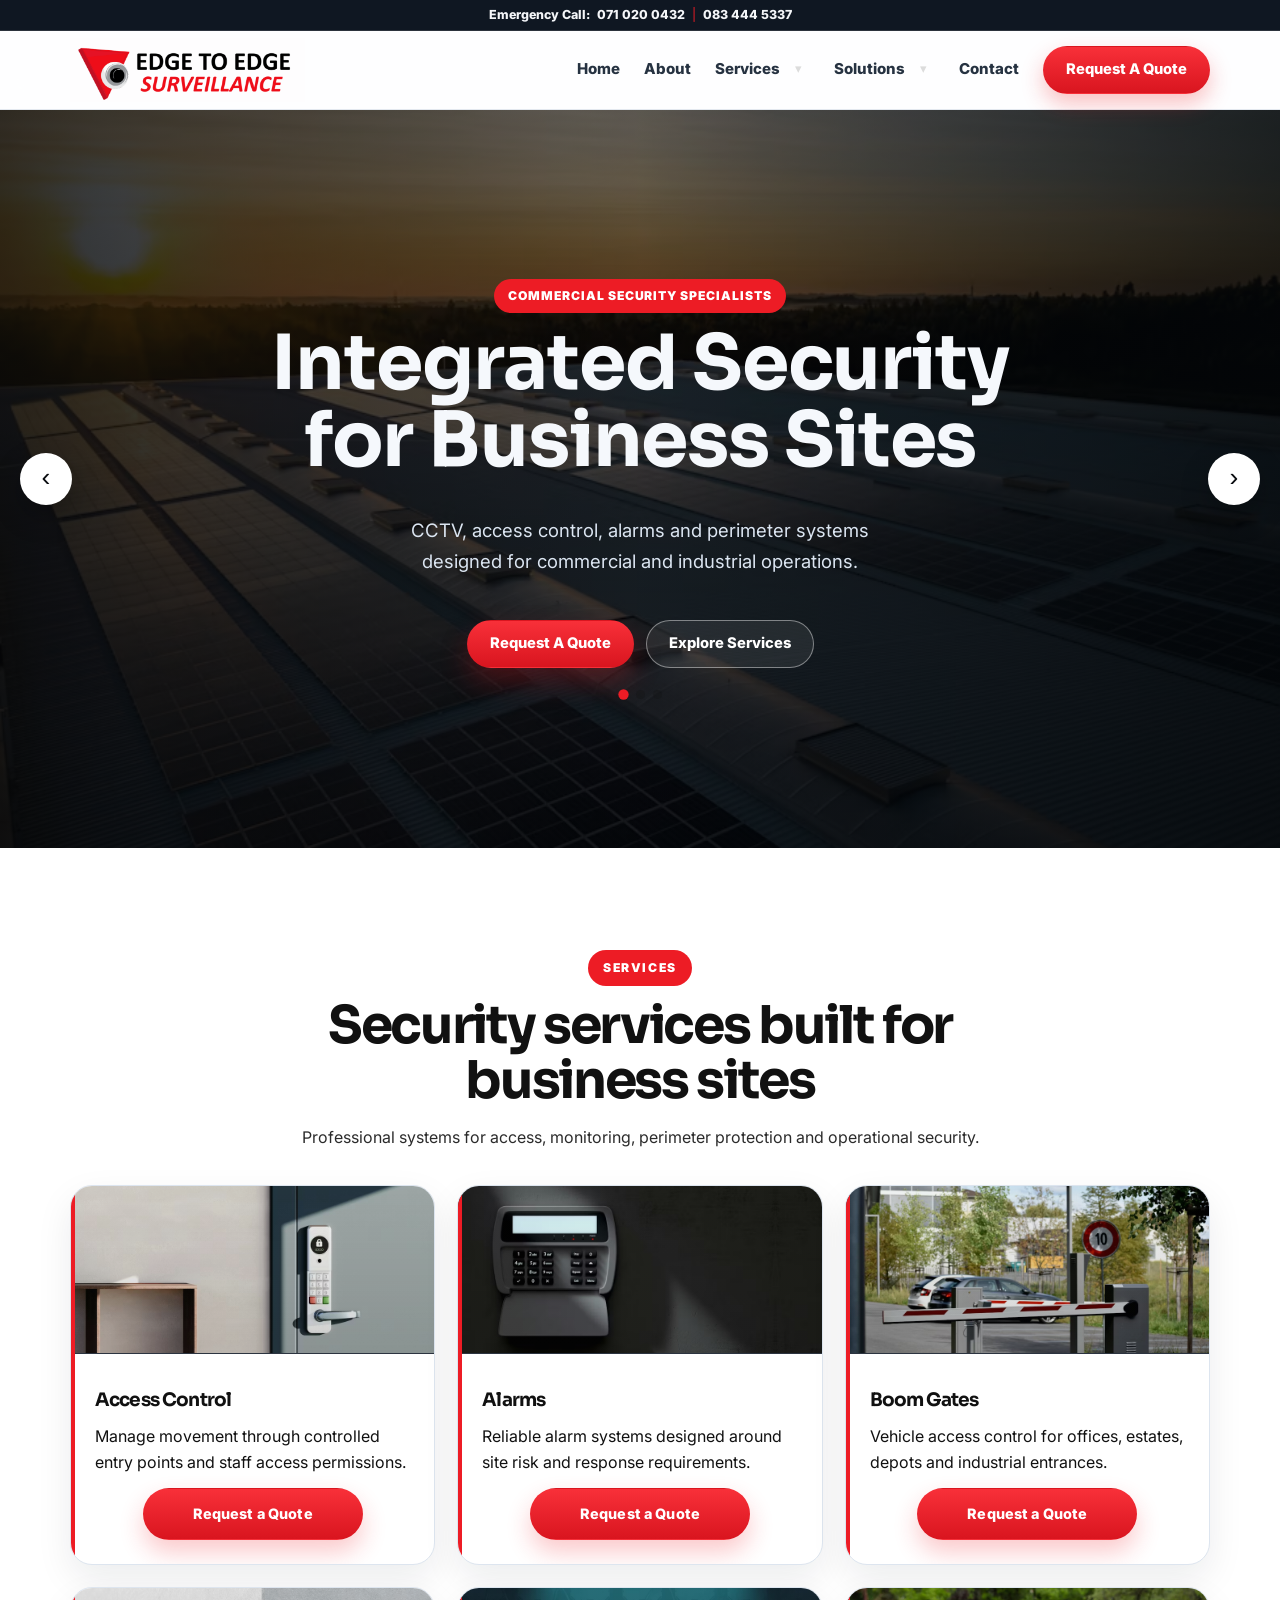
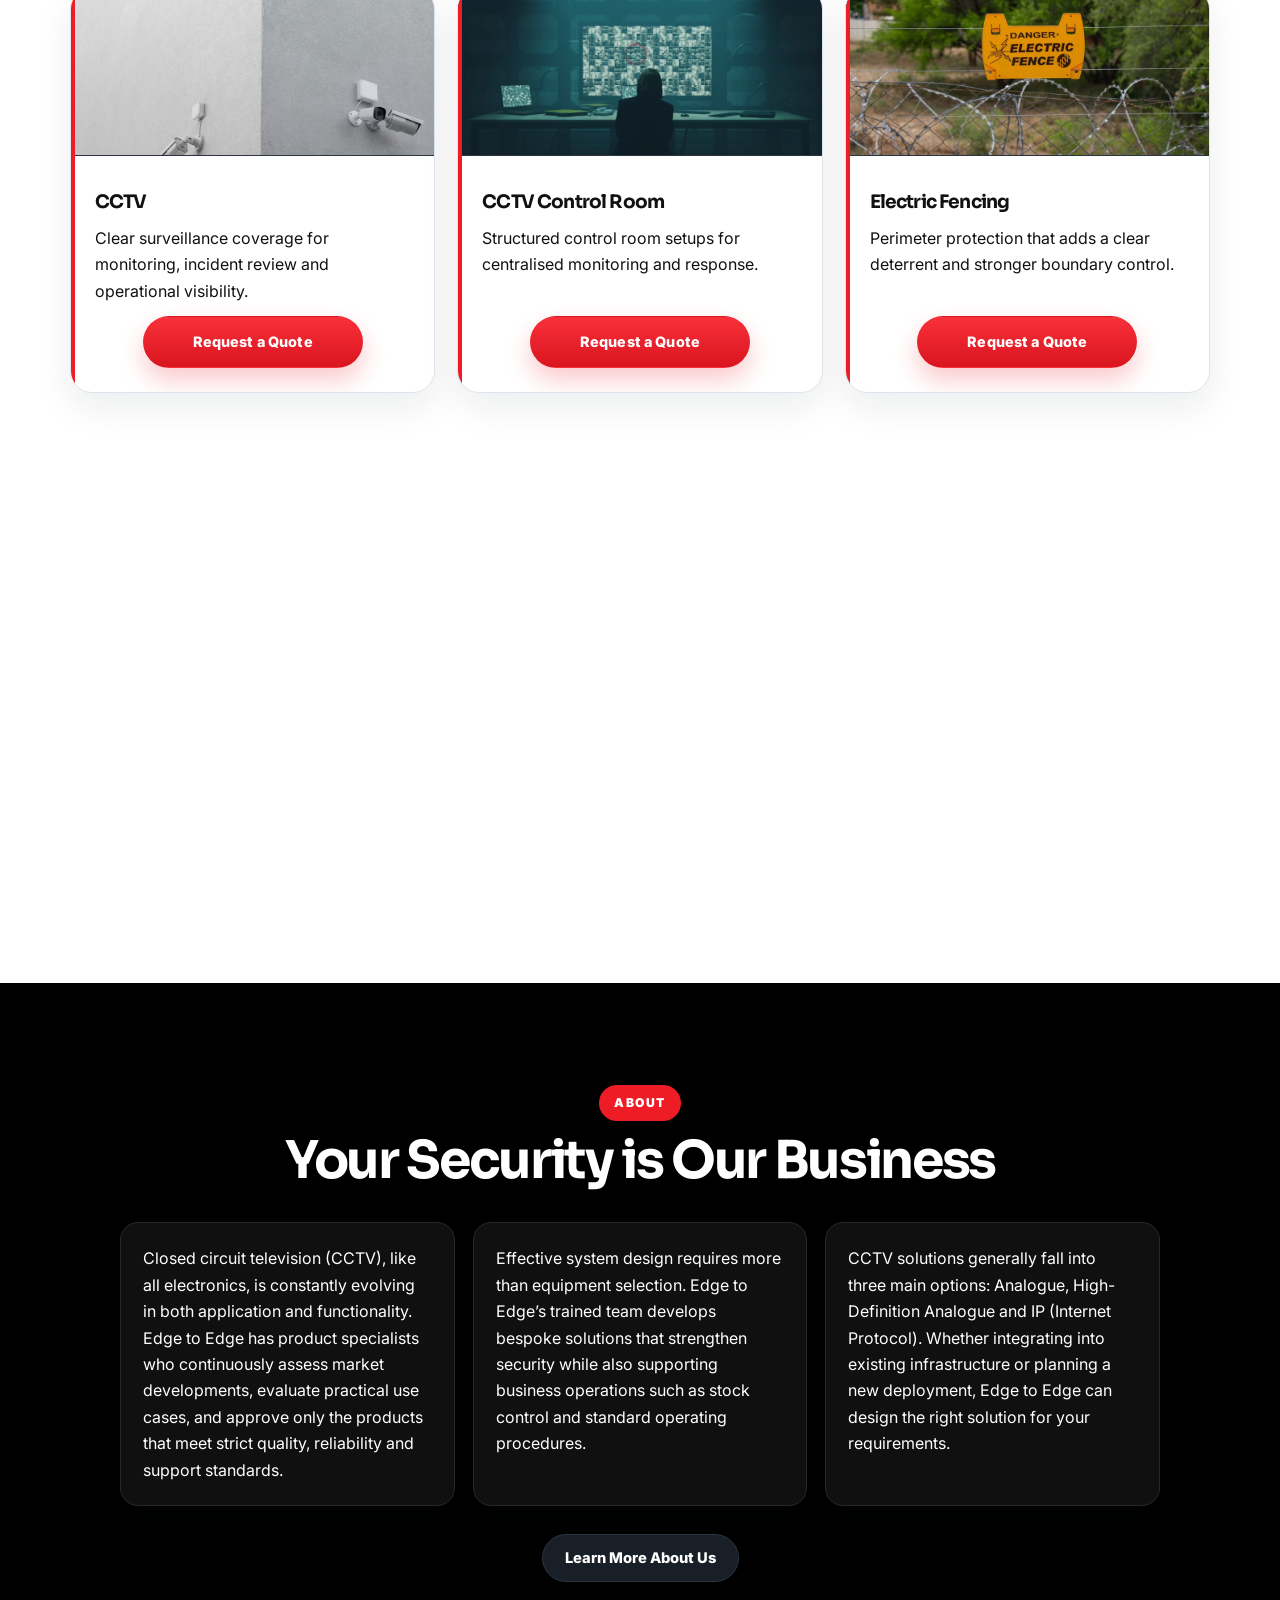
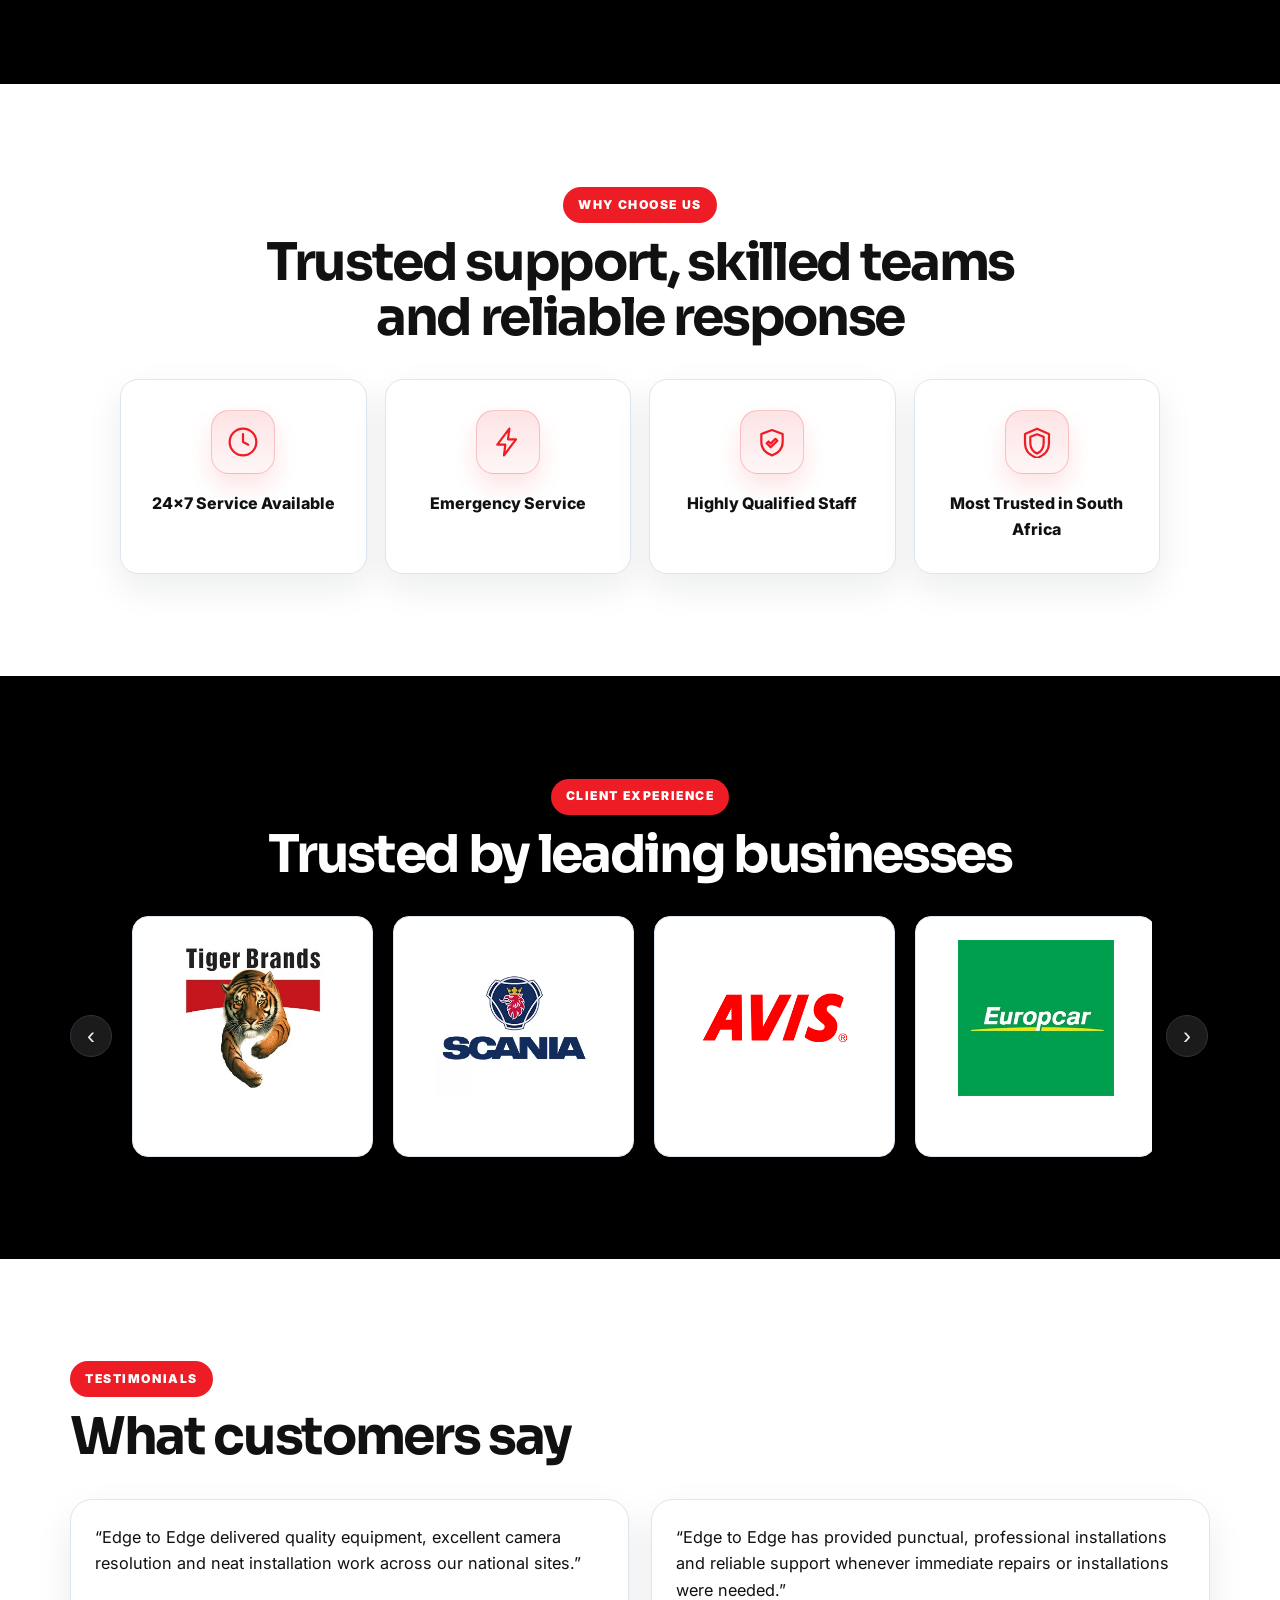
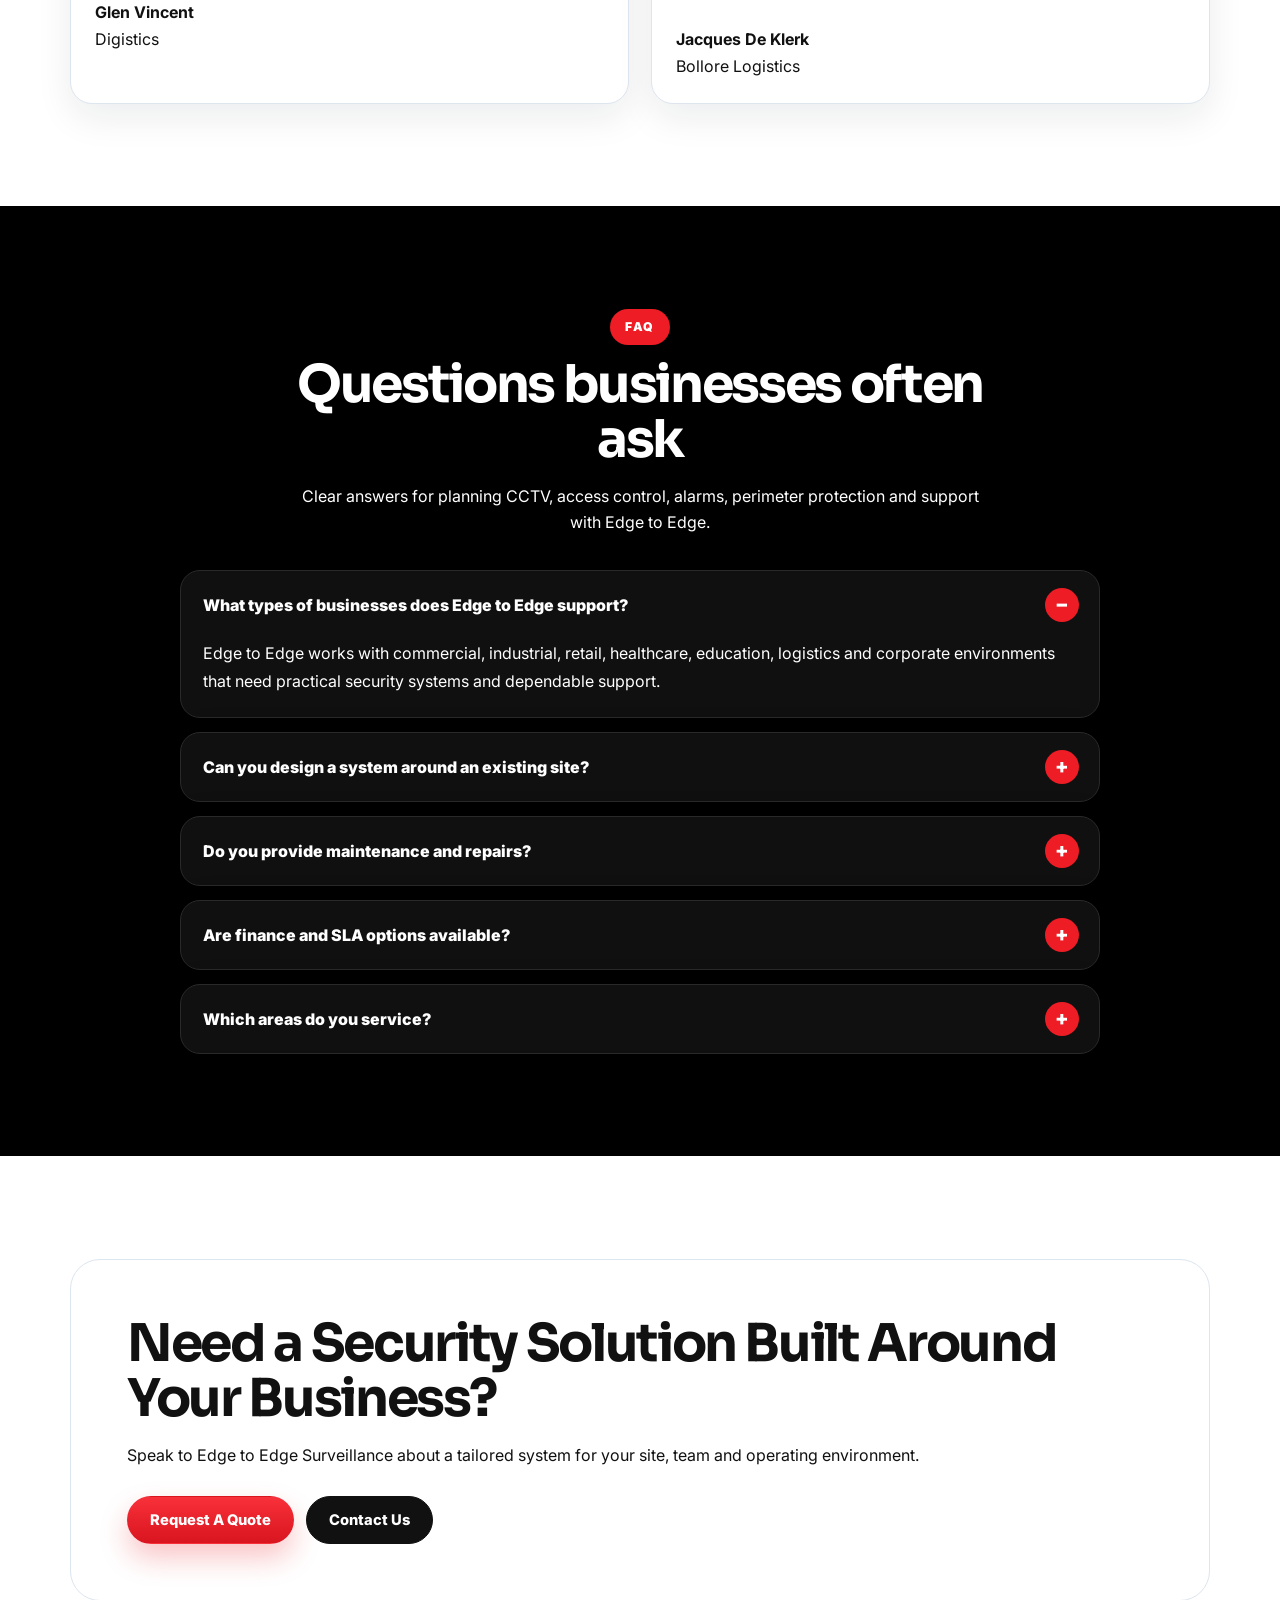
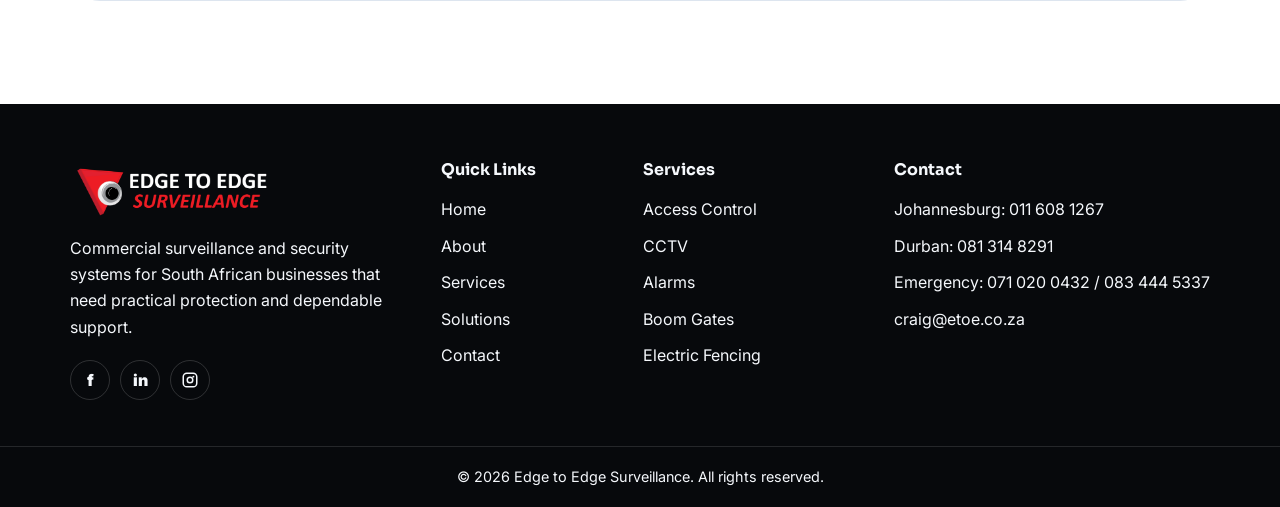
==== index.html @ 5f5db913 "Initial Edge to Edge website" ====
<!DOCTYPE html>
<html lang="en">
  <head>
    <meta charset="UTF-8" />
    <meta name="viewport" content="width=device-width, initial-scale=1.0" />
    <meta name="description" content="Edge to Edge Surveillance provides integrated CCTV, access control, alarm, boom gate and commercial security solutions in South Africa." />
    <title>Edge to Edge Surveillance | Commercial Security Solutions</title>
    <link rel="preconnect" href="https://fonts.googleapis.com" />
    <link rel="preconnect" href="https://fonts.gstatic.com" crossorigin />
    <link href="https://fonts.googleapis.com/css2?family=Inter:wght@400;500;600;700;800&family=Sora:wght@600;700;800&display=swap" rel="stylesheet" />
    <link href="https://fonts.googleapis.com/css2?family=Montserrat:wght@700;800;900&display=swap" rel="stylesheet" />
    <link rel="stylesheet" href="style.css" />
  </head>
  <body data-page="home">
    <header class="site-header">
      <div class="emergency-bar">
        <span>Emergency Call:</span>
        <a href="tel:0710200432">071 020 0432</a>
        <span>|</span>
        <a href="tel:0834445337">083 444 5337</a>
      </div>
      <nav class="navbar" aria-label="Primary navigation">
        <a class="brand" href="index.html" aria-label="Edge to Edge Surveillance home">
          <img src="etelogo.png" alt="Edge to Edge Surveillance logo" />
        </a>
        <button class="menu-toggle" type="button" aria-label="Open menu" aria-expanded="false" data-menu-toggle>
          <span></span><span></span><span></span>
        </button>
        <div class="nav-panel" data-nav-panel>
          <a data-nav="home" href="index.html">Home</a>
          <a data-nav="about" href="about.html">About</a>
          <div class="nav-dropdown" data-services-dropdown><a data-nav="services" href="services.html">Services</a><button class="nav-dropdown-toggle" type="button" aria-label="Open services menu" aria-expanded="false" data-services-toggle>▾</button><div class="nav-dropdown-menu"><a href="services.html#access-control">Access Control</a><a href="services.html#alarms">Alarms</a><a href="services.html#boom-gates">Boom Gates</a><a href="services.html#cctv">CCTV</a><a href="services.html#control-room">CCTV Control Room</a><a href="services.html#electric-fencing">Electric Fencing</a><a href="services.html#solar">Solar</a></div></div>
          <div class="nav-dropdown" data-solutions-dropdown><a data-nav="solutions" href="solutions.html">Solutions</a><button class="nav-dropdown-toggle" type="button" aria-label="Open solutions menu" aria-expanded="false" data-solutions-toggle>▾</button><div class="nav-dropdown-menu"><a href="solutions.html#finance-options">Finance Options</a><a href="solutions.html#sla-options">Service Level Agreement Options</a></div></div>
          <a data-nav="contact" href="contact.html">Contact</a>
          <a class="btn btn-primary" href="contact.html">Request A Quote</a>
        </div>
      </nav>
    </header>

    <main>
      <section class="hero">
        <div class="hero-slider">
          <span
            class="hero-slide is-active"
            data-index="0"
            data-eyebrow="Commercial security specialists"
            data-title="Integrated Security for Business Sites"
            data-description="CCTV, access control, alarms and perimeter systems designed for commercial and industrial operations."
            data-primary-label="Request A Quote"
            data-primary-link="contact.html"
            data-secondary-label="Explore Services"
            data-secondary-link="services.html"
            style="--hero-image: url('solarhero.avif');"
          ></span>
          <span
            class="hero-slide"
            data-index="1"
            data-eyebrow="CCTV and monitoring expertise"
            data-title="CCTV and Control Room Monitoring"
            data-description="Practical monitoring systems built for faster response, better incident review and stronger daily visibility."
            data-primary-label="Book A Site Review"
            data-primary-link="contact.html"
            data-secondary-label="View CCTV Services"
            data-secondary-link="services.html#cctv"
            style="--hero-image: url('cctvhero.avif');"
          ></span>
          <span
            class="hero-slide"
            data-index="2"
            data-eyebrow="Perimeter and power resilience"
            data-title="Perimeter Security and Uptime Support"
            data-description="Protect boundaries and maintain uptime with integrated site protection and dependable power support options."
            data-primary-label="Request A Quote"
            data-primary-link="contact.html"
            data-secondary-label="View Solutions"
            data-secondary-link="solutions.html"
            style="--hero-image: url('boomgateshero.avif');"
          ></span>
        </div>
        <button class="hero-slider-arrow hero-prev" type="button" data-action="prev" aria-label="Previous slide" onclick="window.edgeHeroPrev && window.edgeHeroPrev()">
          <span class="arrow-glyph" aria-hidden="true">&lsaquo;</span>
        </button>
        <button class="hero-slider-arrow hero-next" type="button" data-action="next" aria-label="Next slide" onclick="window.edgeHeroNext && window.edgeHeroNext()">
          <span class="arrow-glyph" aria-hidden="true">&rsaquo;</span>
        </button>
        <div class="container hero-centered">
          <div class="hero-copy reveal">
            <p class="eyebrow" data-hero-eyebrow>Commercial security specialists</p>
            <h1 data-hero-title>Integrated Security Solutions for Businesses and Commercial Industries</h1>
            <p class="lead" data-hero-description>Edge to Edge Surveillance provides CCTV, access control, alarm systems, boom gates, electric fencing, solar and control room solutions for commercial, industrial and corporate environments.</p>
            <div class="button-row">
              <a class="btn btn-primary" data-hero-primary href="contact.html">Request A Quote</a>
              <a class="btn btn-secondary" data-hero-secondary href="services.html">Explore Services</a>
            </div>
            <div class="hero-dots">
              <button class="hero-dot is-active" type="button" data-index="0" aria-label="Go to slide 1"></button>
              <button class="hero-dot" type="button" data-index="1" aria-label="Go to slide 2"></button>
              <button class="hero-dot" type="button" data-index="2" aria-label="Go to slide 3"></button>
            </div>
          </div>
        </div>
      </section>

      <section class="section white-section home-services-section">
        <div class="container">
          <div class="section-heading reveal">
            <p class="eyebrow">Services</p>
            <h2>Security services built for business sites</h2>
            <p>Professional systems for access, monitoring, perimeter protection and operational security.</p>
          </div>
          <div class="card-grid services-preview">
            <article class="service-card reveal">
              <div class="service-image" style="--service-image: url('accesscontrol.avif');"></div>
              <h3>Access Control</h3><p>Manage movement through controlled entry points and staff access permissions.</p><a href="contact.html">Request a Quote</a>
            </article>
            <article class="service-card reveal">
              <div class="service-image" style="--service-image: url('alarms.avif');"></div>
              <h3>Alarms</h3><p>Reliable alarm systems designed around site risk and response requirements.</p><a href="contact.html">Request a Quote</a>
            </article>
            <article class="service-card reveal">
              <div class="service-image" style="--service-image: url('boom%20gates.avif');"></div>
              <h3>Boom Gates</h3><p>Vehicle access control for offices, estates, depots and industrial entrances.</p><a href="contact.html">Request a Quote</a>
            </article>
            <article class="service-card reveal">
              <div class="service-image" style="--service-image: url('cctv.avif');"></div>
              <h3>CCTV</h3><p>Clear surveillance coverage for monitoring, incident review and operational visibility.</p><a href="contact.html">Request a Quote</a>
            </article>
            <article class="service-card reveal">
              <div class="service-image" style="--service-image: url('controlroom.avif');"></div>
              <h3>CCTV Control Room</h3><p>Structured control room setups for centralised monitoring and response.</p><a href="contact.html">Request a Quote</a>
            </article>
            <article class="service-card reveal">
              <div class="service-image" style="--service-image: url('electricfence.avif');"></div>
              <h3>Electric Fencing</h3><p>Perimeter protection that adds a clear deterrent and stronger boundary control.</p><a href="contact.html">Request a Quote</a>
            </article>
            <article class="service-card solar-wide reveal">
              <div class="service-image" style="--service-image: url('solar.avif');"></div>
              <h3>Solar</h3><p>Power support options for security equipment where uptime is a priority.</p><a href="contact.html">Request a Quote</a>
            </article>
          </div>
        </div>
      </section>

      <section class="section black-section home-about-preview">
        <div class="container">
          <div class="section-heading reveal">
            <p class="eyebrow">About</p>
            <h2>Your Security is Our Business</h2>
          </div>
          <div class="home-about-copy reveal">
            <p>Closed circuit television (CCTV), like all electronics, is constantly evolving in both application and functionality. Edge to Edge has product specialists who continuously assess market developments, evaluate practical use cases, and approve only the products that meet strict quality, reliability and support standards.</p>
            <p>Effective system design requires more than equipment selection. Edge to Edge’s trained team develops bespoke solutions that strengthen security while also supporting business operations such as stock control and standard operating procedures.</p>
            <p>CCTV solutions generally fall into three main options: Analogue, High-Definition Analogue and IP (Internet Protocol). Whether integrating into existing infrastructure or planning a new deployment, Edge to Edge can design the right solution for your requirements.</p>
          </div>
          <div class="home-about-actions reveal">
            <a class="btn btn-secondary" href="about.html">Learn More About Us</a>
          </div>
        </div>
      </section>

      <section class="section white-section why-section">
        <div class="container">
          <div class="section-heading reveal">
            <p class="eyebrow">Why choose us</p>
            <h2>Trusted support, skilled teams and reliable response</h2>
          </div>
          <div class="why-list">
            <article class="why-item reveal">
              <span class="mini-icon" aria-hidden="true">
                <svg viewBox="0 0 24 24" role="presentation"><path d="M12 6v6l4 2m6-2a10 10 0 1 1-20 0 10 10 0 0 1 20 0Z"/></svg>
              </span>
              <span>24x7 Service Available</span>
            </article>
            <article class="why-item reveal">
              <span class="mini-icon" aria-hidden="true">
                <svg viewBox="0 0 24 24" role="presentation"><path d="M13 2 4 14h6l-1 8 9-12h-6l1-8Z"/></svg>
              </span>
              <span>Emergency Service</span>
            </article>
            <article class="why-item reveal">
              <span class="mini-icon" aria-hidden="true">
                <svg viewBox="0 0 24 24" role="presentation"><path d="M12 3 4 6v6c0 5 3.4 8.8 8 10 4.6-1.2 8-5 8-10V6l-8-3Zm-1 13-3-3 1.4-1.4 1.6 1.6 3.6-3.6L16 11l-5 5Z"/></svg>
              </span>
              <span>Highly Qualified Staff</span>
            </article>
            <article class="why-item reveal">
              <span class="mini-icon" aria-hidden="true">
                <svg viewBox="0 0 24 24" role="presentation"><path d="M12 2 3 6v7c0 5.2 3.6 9.2 9 11 5.4-1.8 9-5.8 9-11V6l-9-4Zm0 4.2L17 8v4.8c0 3.8-2.4 6.7-5 7.9-2.6-1.2-5-4.1-5-7.9V8l5-1.8Z"/></svg>
              </span>
              <span>Most Trusted in South Africa</span>
            </article>
          </div>
        </div>
      </section>

      <section class="section black-section clients">
        <div class="container">
          <div class="section-heading reveal">
            <p class="eyebrow">Client experience</p>
            <h2>Trusted by leading businesses</h2>
          </div>
          <div class="client-carousel reveal" data-client-carousel>
            <button class="client-arrow client-prev" type="button" aria-label="Previous clients">&#8249;</button>
            <div class="client-viewport">
              <div class="client-track" data-client-track>
                <article class="client-card"><img src="netcare.webp" alt="Netcare logo" loading="lazy" /><p>Netcare</p></article>
                <article class="client-card"><img src="Tiger-Brands.webp" alt="Tiger Brands logo" loading="lazy" /><p>Tiger Brands</p></article>
                <article class="client-card"><img src="Scania.webp" alt="Scania logo" loading="lazy" /><p>Scania</p></article>
                <article class="client-card"><img src="Avis.png" alt="Avis logo" loading="lazy" /><p>Avis</p></article>
                <article class="client-card"><img src="Europcar.webp" alt="Europcar logo" loading="lazy" /><p>Europcar</p></article>
                <article class="client-card"><img src="Bollore.webp" alt="Bollore Logistics logo" loading="lazy" /><p>Bollore Logistics</p></article>
                <article class="client-card"><img src="Digistcs.webp" alt="Digistics logo" loading="lazy" /><p>Digistics</p></article>
                <article class="client-card"><img src="PG.webp" alt="P and G logo" loading="lazy" /><p>P&amp;G</p></article>
                <article class="client-card"><img src="heneways.webp" alt="Heneways logo" loading="lazy" /><p>Heneways</p></article>
                <article class="client-card"><img src="msa.webp" alt="MSA logo" loading="lazy" /><p>MSA</p></article>
                <article class="client-card"><img src="Blue-Car-Rental.webp" alt="Blue Car Rental logo" loading="lazy" /><p>Blue Car Rental</p></article>
                <article class="client-card"><img src="GH.png" alt="GH logo" loading="lazy" /><p>GH</p></article>
                <article class="client-card"><img src="Isegen.webp" alt="Isegen logo" loading="lazy" /><p>Isegen</p></article>
                <article class="client-card"><img src="Macnell.webp" alt="Macnell logo" loading="lazy" /><p>Macnell</p></article>
                <article class="client-card"><img src="Tempest.webp" alt="Tempest logo" loading="lazy" /><p>Tempest</p></article>
                <article class="client-card"><img src="Tiletoria.webp" alt="Tiletoria logo" loading="lazy" /><p>Tiletoria</p></article>
                <article class="client-card"><img src="arteco.webp" alt="Arteco logo" loading="lazy" /><p>Arteco</p></article>
              </div>
            </div>
            <button class="client-arrow client-next" type="button" aria-label="Next clients">&#8250;</button>
          </div>
        </div>
      </section>

      <section class="section white-section">
        <div class="container">
          <div class="section-heading reveal">
            <p class="eyebrow">Testimonials</p>
            <h2>What customers say</h2>
          </div>
          <div class="testimonial-grid">
            <article class="testimonial-card reveal">
              <p>“Edge to Edge delivered quality equipment, excellent camera resolution and neat installation work across our national sites.”</p>
              <strong>Glen Vincent</strong><span>Digistics</span>
            </article>
            <article class="testimonial-card reveal">
              <p>“Edge to Edge has provided punctual, professional installations and reliable support whenever immediate repairs or installations were needed.”</p>
              <strong>Jacques De Klerk</strong><span>Bollore Logistics</span>
            </article>
          </div>
        </div>
      </section>

      <section class="section black-section faq-section">
        <div class="container">
          <div class="section-heading reveal">
            <p class="eyebrow">FAQ</p>
            <h2>Questions businesses often ask</h2>
            <p>Clear answers for planning CCTV, access control, alarms, perimeter protection and support with Edge to Edge.</p>
          </div>
          <div class="faq-grid">
            <details class="faq-item reveal" open>
              <summary>What types of businesses does Edge to Edge support?</summary>
              <p>Edge to Edge works with commercial, industrial, retail, healthcare, education, logistics and corporate environments that need practical security systems and dependable support.</p>
            </details>
            <details class="faq-item reveal">
              <summary>Can you design a system around an existing site?</summary>
              <p>Yes. Existing infrastructure, site risks, access points and operational needs can be reviewed before recommending CCTV, access control, alarms, boom gates or perimeter solutions.</p>
            </details>
            <details class="faq-item reveal">
              <summary>Do you provide maintenance and repairs?</summary>
              <p>Yes. Edge to Edge provides maintenance and repair support to help keep security equipment operational, reduce downtime and support day-to-day business continuity.</p>
            </details>
            <details class="faq-item reveal">
              <summary>Are finance and SLA options available?</summary>
              <p>Yes. Finance options are available for non-income generating capital equipment, and Service Level Agreement options help keep systems maintained and supported.</p>
            </details>
            <details class="faq-item reveal">
              <summary>Which areas do you service?</summary>
              <p>Edge to Edge has branches in Gauteng and KZN, with experience supporting businesses across Johannesburg, Durban and wider regional or multi-site operations.</p>
            </details>
          </div>
        </div>
      </section>

      <section class="section white-section cta-section">
        <div class="container cta-box reveal">
          <h2>Need a Security Solution Built Around Your Business?</h2>
          <p>Speak to Edge to Edge Surveillance about a tailored system for your site, team and operating environment.</p>
          <div class="button-row">
            <a class="btn btn-primary" href="contact.html">Request A Quote</a>
            <a class="btn btn-white" href="contact.html">Contact Us</a>
          </div>
        </div>
      </section>
    </main>

    <footer class="footer">
      <div class="container footer-grid">
        <div><img src="etelightlogo.png" alt="Edge to Edge Surveillance logo" /><p>Commercial surveillance and security systems for South African businesses that need practical protection and dependable support.</p><div class="socials"><a href="#">f</a><a href="#">in</a><a class="instagram-icon" href="#" aria-label="Instagram"><svg viewBox="0 0 24 24" aria-hidden="true"><path d="M7.8 2h8.4A5.8 5.8 0 0 1 22 7.8v8.4a5.8 5.8 0 0 1-5.8 5.8H7.8A5.8 5.8 0 0 1 2 16.2V7.8A5.8 5.8 0 0 1 7.8 2Zm0 2A3.8 3.8 0 0 0 4 7.8v8.4A3.8 3.8 0 0 0 7.8 20h8.4a3.8 3.8 0 0 0 3.8-3.8V7.8A3.8 3.8 0 0 0 16.2 4H7.8Zm8.7 2.2a1.3 1.3 0 1 1 0 2.6 1.3 1.3 0 0 1 0-2.6ZM12 7.3a4.7 4.7 0 1 1 0 9.4 4.7 4.7 0 0 1 0-9.4Zm0 2a2.7 2.7 0 1 0 0 5.4 2.7 2.7 0 0 0 0-5.4Z"/></svg></a></div></div>
        <div><h3>Quick Links</h3><a href="index.html">Home</a><a href="about.html">About</a><a href="services.html">Services</a><a href="solutions.html">Solutions</a><a href="contact.html">Contact</a></div>
        <div><h3>Services</h3><a href="services.html#access-control">Access Control</a><a href="services.html#cctv">CCTV</a><a href="services.html#alarms">Alarms</a><a href="services.html#boom-gates">Boom Gates</a><a href="services.html#electric-fencing">Electric Fencing</a></div>
        <div><h3>Contact</h3><p>Johannesburg: 011 608 1267</p><p>Durban: 081 314 8291</p><p>Emergency: 071 020 0432 / 083 444 5337</p><a href="mailto:craig@etoe.co.za">craig@etoe.co.za</a></div>
      </div>
      <div class="footer-bottom">&copy; <span data-year></span> Edge to Edge Surveillance. All rights reserved.</div>
    </footer>
    <script src="script.js"></script>
  </body>
</html>
---- style.css ----
:root {
  --red: #ed1c25;
  --white: #f4f6f9;
  --black: #07090c;
  --soft-black: #101317;
  --light-grey: #151a21;
  --border-grey: #2c3440;
  --text-grey: #32465e;
  --shadow: 0 20px 52px rgba(0, 0, 0, 0.36);
  --radius: 22px;
}

* {
  box-sizing: border-box;
}

html {
  scroll-behavior: smooth;
  overflow-x: hidden;
}

body {
  margin: 0;
  font-family: "Inter", Arial, sans-serif;
  color: var(--white);
  background: var(--black);
  line-height: 1.65;
  overflow-x: hidden;
}

body.menu-open {
  overflow: hidden;
}

body.menu-open::before {
  content: "";
  position: fixed;
  inset: 0;
  z-index: 90;
  background: rgba(0, 0, 0, 0.52);
  backdrop-filter: blur(3px);
}

img {
  max-width: 100%;
  display: block;
}

a {
  color: inherit;
  text-decoration: none;
}

.container {
  width: min(1140px, calc(100% - 32px));
  margin-inline: auto;
}

.narrow {
  max-width: 850px;
}

.site-header {
  position: sticky;
  top: 0;
  z-index: 100;
  background: rgba(10, 13, 17, 0.94);
  border-bottom: 1px solid var(--border-grey);
  backdrop-filter: blur(16px);
}

.emergency-bar {
  display: flex;
  flex-wrap: wrap;
  justify-content: center;
  align-items: center;
  gap: 7px;
  padding: 7px 14px;
  color: #d8d8d8;
  background: var(--light-grey);
  border-bottom: 1px solid var(--border-grey);
  font-size: 0.78rem;
  line-height: 1.25;
  text-align: center;
}

.emergency-bar span:first-child,
.emergency-bar a {
  color: var(--white);
  font-weight: 800;
}

.emergency-bar span:not(:first-child) {
  color: var(--red);
}

.navbar {
  width: min(1140px, calc(100% - 32px));
  min-height: 78px;
  margin-inline: auto;
  display: flex;
  align-items: center;
  justify-content: space-between;
  gap: 24px;
}

.brand {
  width: clamp(165px, 34vw, 235px);
  flex: 0 0 auto;
}

.nav-panel {
  display: flex;
  align-items: center;
  gap: 24px;
}

.nav-panel > a:not(.btn) {
  color: #ececec;
  font-size: 0.94rem;
  font-weight: 800;
  transition: color 180ms ease;
}

.nav-panel > a:not(.btn):hover,
.nav-panel > a.active {
  color: var(--red);
}

.nav-dropdown {
  position: relative;
  display: flex;
  align-items: center;
  gap: 6px;
}

.nav-dropdown > a {
  color: #ececec;
  font-size: 0.94rem;
  font-weight: 800;
  transition: color 180ms ease;
}

.nav-dropdown > a:hover,
.nav-dropdown > a.active,
.nav-dropdown.is-open > a {
  color: var(--red);
}

.nav-dropdown-toggle {
  width: 24px;
  height: 24px;
  border: 0;
  border-radius: 50%;
  background: transparent;
  color: #dcdcdc;
  cursor: pointer;
  display: grid;
  place-items: center;
  font-size: 0.8rem;
  line-height: 1;
  padding: 0;
  transition: color 180ms ease, transform 180ms ease;
}

.nav-dropdown.is-open .nav-dropdown-toggle {
  color: var(--red);
  transform: rotate(180deg);
}

.nav-dropdown-menu {
  position: absolute;
  top: calc(100% + 12px);
  left: 0;
  min-width: 250px;
  padding: 8px;
  border: 1px solid var(--border-grey);
  border-radius: 14px;
  background: #161c24;
  box-shadow: 0 16px 32px rgba(0, 0, 0, 0.35);
  display: grid;
  gap: 2px;
  opacity: 0;
  pointer-events: none;
  transform: translateY(8px);
  transition: opacity 160ms ease, transform 160ms ease;
  z-index: 120;
}

.nav-dropdown-menu a {
  display: block;
  padding: 10px 12px;
  border-radius: 10px;
  color: #ececec;
  font-size: 0.9rem;
  font-weight: 700;
}

.nav-dropdown-menu a:hover {
  background: #1d1d1d;
  color: var(--white);
}

.nav-dropdown:hover .nav-dropdown-menu,
.nav-dropdown.is-open .nav-dropdown-menu {
  opacity: 1;
  pointer-events: auto;
  transform: translateY(0);
}

.menu-toggle {
  display: none;
  width: 46px;
  height: 46px;
  border: 1px solid var(--border-grey);
  border-radius: 14px;
  background: #141414;
  cursor: pointer;
}

.menu-toggle span {
  display: block;
  width: 18px;
  height: 2px;
  margin: 5px auto;
  border-radius: 20px;
  background: var(--white);
  transition: transform 180ms ease, opacity 180ms ease;
}

.menu-open .menu-toggle span:nth-child(1) {
  transform: translateY(7px) rotate(45deg);
}

.menu-open .menu-toggle span:nth-child(2) {
  opacity: 0;
}

.menu-open .menu-toggle span:nth-child(3) {
  transform: translateY(-7px) rotate(-45deg);
}

.btn {
  min-height: 48px;
  display: inline-flex;
  align-items: center;
  justify-content: center;
  padding: 0 22px;
  border: 1px solid transparent;
  border-radius: 999px;
  font-weight: 800;
  font-size: 0.92rem;
  line-height: 1;
  white-space: nowrap;
  cursor: pointer;
  transition: transform 220ms ease, box-shadow 220ms ease, border-color 220ms ease, background 220ms ease, color 220ms ease;
}

.btn:hover {
  transform: translateY(-2px);
}

.btn-primary {
  color: var(--white);
  background: linear-gradient(180deg, #f83039 0%, #d9151f 100%);
  box-shadow: 0 14px 30px rgba(237, 28, 37, 0.3);
}

.btn-primary:hover {
  background: linear-gradient(180deg, #ff3a44 0%, #cd111b 100%);
  box-shadow: 0 18px 34px rgba(237, 28, 37, 0.38);
}

.btn-secondary {
  color: var(--white);
  background: #191f27;
  border-color: var(--border-grey);
}

.btn-white {
  color: var(--white);
  background: #191919;
  border-color: rgba(255, 255, 255, 0.4);
}

.split-grid .btn {
  margin-top: 14px;
}

.hero {
  position: relative;
  isolation: isolate;
  overflow: hidden;
  min-height: clamp(620px, 82vh, 780px);
  display: grid;
  align-items: center;
  padding: 116px 0 96px;
  background:
    radial-gradient(900px 420px at 78% -10%, rgba(237, 28, 37, 0.18), transparent 60%),
    #000000;
}

.hero-slider {
  position: absolute;
  inset: 0;
  z-index: 0;
  pointer-events: none;
}

.hero-slide {
  position: absolute;
  inset: 0;
  background-image: var(--hero-image);
  background-size: cover;
  background-position: center;
  z-index: 0;
  opacity: 0;
  transform: scale(1.02);
  transition: opacity 950ms ease-in-out, transform 8000ms ease;
  pointer-events: none;
}

.hero-slide.is-active {
  z-index: 2;
  opacity: 0.92;
  transform: scale(1);
}

.hero::after {
  content: "";
  position: absolute;
  inset: 0;
  z-index: 1;
  pointer-events: none;
  background:
    linear-gradient(90deg, rgba(4, 7, 10, 0.72), rgba(6, 10, 16, 0.35), rgba(4, 7, 10, 0.72)),
    linear-gradient(180deg, rgba(0, 0, 0, 0.28), rgba(0, 0, 0, 0.6));
}

.hero-grid,
.hero-centered,
.split-grid,
.contact-grid {
  display: grid;
  grid-template-columns: 1fr;
  gap: 34px;
}

.hero-centered {
  position: relative;
  z-index: 2;
  max-width: 940px;
  justify-items: center;
  text-align: center;
}

.hero-copy {
  transition: opacity 340ms ease, transform 340ms ease;
  width: 100%;
  display: grid;
  justify-items: center;
}

.hero-copy.is-switching {
  opacity: 0.62;
  transform: translateY(4px);
}

.hero-copy h1 {
  font-family: "Sora", "Inter", Arial, sans-serif;
  font-weight: 700;
  min-height: 2.3em;
  letter-spacing: -0.012em;
  text-wrap: balance;
}

.hero-copy .lead {
  font-family: "Inter", Arial, sans-serif;
  min-height: 4.1em;
  text-wrap: balance;
}

.hero .eyebrow,
.hero h1,
.hero .lead,
.hero .trust-badges span {
  color: var(--white);
}

.hero .eyebrow {
  display: inline-flex;
  align-items: center;
  justify-content: center;
  min-height: 34px;
  padding: 0 14px;
  border-radius: 999px;
  background: var(--red);
  color: #ffffff;
  letter-spacing: 0.08em;
}

.hero .btn-secondary {
  color: var(--white);
  border-color: rgba(255, 255, 255, 0.42);
  background: rgba(255, 255, 255, 0.08);
}

.hero-dots {
  position: relative;
  z-index: 3;
  display: flex;
  gap: 8px;
  justify-content: center;
  margin-top: 22px;
}

.hero-dot {
  width: 9px;
  height: 9px;
  padding: 0;
  border: 0;
  cursor: pointer;
  pointer-events: auto;
  border-radius: 50%;
  background: rgba(17, 17, 17, 0.25);
  transition: transform 180ms ease, background 180ms ease;
}

.hero-dot.is-active {
  background: var(--red);
  transform: scale(1.15);
}

.hero-slider-arrow {
  position: absolute;
  top: 50%;
  z-index: 4;
  width: clamp(38px, 4vw, 52px);
  height: clamp(38px, 4vw, 52px);
  border: 1px solid #ffffff !important;
  border-radius: 50%;
  background-color: #ffffff !important;
  background-image: none !important;
  color: #0a0c10 !important;
  cursor: pointer;
  pointer-events: auto;
  display: grid;
  place-items: center;
  transform: translateY(-50%);
  transition: transform 220ms ease, background 220ms ease, border-color 220ms ease;
  backdrop-filter: none;
  opacity: 1;
}

.hero-slider-arrow span {
  font-size: clamp(1.15rem, 2.5vw, 1.5rem);
  line-height: 1;
  margin-top: -1px;
  pointer-events: none;
}

.hero-slider-arrow:hover {
  background-color: #ffffff !important;
  border-color: #ffffff !important;
  transform: translateY(-50%) scale(1.05);
}

.hero-prev {
  left: clamp(10px, 1.8vw, 22px);
}

.hero-next {
  right: clamp(10px, 1.8vw, 22px);
}

.hero-centered h1 {
  max-width: 1040px;
  line-height: 1.02;
  letter-spacing: -0.015em;
  margin-inline: auto;
}

.eyebrow {
  margin: 0 0 12px;
  color: var(--red);
  font-size: 0.76rem;
  font-weight: 900;
  letter-spacing: 0.13em;
  text-transform: uppercase;
}

h1,
h2,
h3,
p {
  overflow-wrap: anywhere;
}

h1,
h2,
h3 {
  margin: 0;
  color: var(--white);
  font-family: "Sora", "Inter", Arial, sans-serif;
  letter-spacing: -0.045em;
}

h1 {
  max-width: 850px;
  font-size: clamp(2.45rem, 8vw, 4.75rem);
  line-height: 1.02;
}

h2 {
  font-size: clamp(1.9rem, 5.5vw, 3.25rem);
  line-height: 1.06;
}

h3 {
  font-size: 1.16rem;
  line-height: 1.3;
}

p {
  margin: 16px 0 0;
  color: var(--text-grey);
}

.lead {
  max-width: 720px;
  font-size: clamp(1rem, 2.5vw, 1.16rem);
}

.hero-centered .lead {
  margin-inline: auto;
}

.button-row {
  display: flex;
  flex-wrap: wrap;
  gap: 12px;
  margin-top: 28px;
}

.hero-centered .button-row {
  justify-content: center;
}

.home-about-preview {
  text-align: center;
}

.home-about-preview .section-heading {
  margin-left: auto;
  margin-right: auto;
}

.home-about-copy {
  max-width: 1040px;
  margin: 0 auto;
  display: grid;
  grid-template-columns: 1fr;
  gap: 18px;
  text-align: left;
}

.home-about-copy p {
  margin: 0;
  padding: 22px;
  border: 1px solid #dde5ef;
  border-radius: 18px;
  background: #ffffff;
  box-shadow: 0 14px 36px rgba(12, 24, 38, 0.08);
}

.home-about-actions {
  display: flex;
  justify-content: center;
  margin-top: 28px;
}

@media (min-width: 840px) {
  .home-about-copy {
    grid-template-columns: repeat(3, 1fr);
  }
}

.trust-badges {
  display: grid;
  grid-template-columns: 1fr;
  gap: 10px;
  margin-top: 28px;
}

.trust-badges span {
  padding: 13px 15px;
  border: 1px solid var(--border-grey);
  border-left: 3px solid var(--red);
  border-radius: 14px;
  background: #1b1b1b;
  font-weight: 800;
  font-size: 0.9rem;
}

.media-placeholder {
  min-height: 420px;
  display: grid;
  place-items: center;
  padding: 18px;
  border: 1px solid var(--border-grey);
  border-radius: 30px;
  background:
    linear-gradient(135deg, rgba(237, 28, 37, 0.06), transparent 42%),
    repeating-linear-gradient(0deg, transparent, transparent 35px, rgba(17, 17, 17, 0.04) 36px),
    var(--light-grey);
  box-shadow: var(--shadow);
}

.media-placeholder div {
  width: 100%;
  min-height: 100%;
  display: grid;
  place-items: center;
  align-content: center;
  gap: 12px;
  padding: 28px;
  border: 1px dashed #c9c9c9;
  border-radius: 22px;
  color: var(--text-grey);
  text-align: center;
}

.media-placeholder span {
  color: var(--red);
  font-size: 0.75rem;
  font-weight: 900;
  letter-spacing: 0.12em;
  text-transform: uppercase;
}

.media-placeholder strong {
  max-width: 330px;
  color: var(--black);
  font-family: "Sora", "Inter", Arial, sans-serif;
  font-size: 1.45rem;
  line-height: 1.25;
}

.trust-strip {
  background: #111111;
  border-block: 1px solid var(--border-grey);
}

.trust-strip-grid {
  display: grid;
  grid-template-columns: 1fr;
  gap: 1px;
  padding: 0;
  background: var(--border-grey);
}

.trust-strip-grid span {
  padding: 20px 18px;
  background: #171717;
  color: var(--white);
  font-weight: 900;
}

.section {
  padding: 86px 0;
}

.section-muted {
  background:
    linear-gradient(180deg, rgba(255, 255, 255, 0.01), rgba(255, 255, 255, 0)),
    var(--light-grey);
}

.section-heading {
  max-width: 760px;
  margin-bottom: 34px;
}

.section-heading p {
  max-width: 680px;
}

.card-grid,
.feature-grid,
.testimonial-grid,
.industry-grid,
.two-card-grid,
.logo-grid {
  display: grid;
  grid-template-columns: 1fr;
  gap: 16px;
}

.service-card,
.feature-card,
.testimonial-card,
.industry-card,
.info-card,
.feature-panel {
  position: relative;
  padding: 24px;
  border: 1px solid var(--border-grey);
  border-radius: var(--radius);
  background: #181f29;
  box-shadow: 0 16px 36px rgba(0, 0, 0, 0.34);
}

.service-card {
  overflow: hidden;
  display: grid;
  grid-template-rows: auto auto 1fr auto;
  row-gap: 12px;
  align-content: start;
  transition: transform 180ms ease, box-shadow 180ms ease, border-color 180ms ease;
}

.service-card::before {
  content: "";
  position: absolute;
  inset: 0 auto 0 0;
  width: 4px;
  background: var(--red);
}

.service-card:hover,
.industry-card:hover,
.feature-card:hover {
  transform: translateY(-6px);
  border-color: rgba(237, 28, 37, 0.25);
  box-shadow: 0 18px 40px rgba(0, 0, 0, 0.42);
}

.service-card,
.feature-card,
.testimonial-card,
.industry-card,
.info-card,
.feature-panel,
.service-detail,
.contact-form,
.contact-list p,
.about-story-card,
.about-values-card,
.about-mission-card,
.about-efficiency-card,
.cta-box {
  background-image: linear-gradient(180deg, rgba(255, 255, 255, 0.015), rgba(255, 255, 255, 0));
}

.service-image {
  height: 168px;
  margin: -24px -24px 22px;
  background:
    linear-gradient(180deg, rgba(17, 17, 17, 0.06), rgba(17, 17, 17, 0.18)),
    var(--service-image);
  background-size: cover;
  background-position: center;
  border-bottom: 1px solid var(--border-grey);
}

.icon {
  width: 44px;
  height: 44px;
  display: inline-flex;
  align-items: center;
  justify-content: center;
  margin-bottom: 18px;
  border-radius: 14px;
  color: var(--red);
  background: rgba(237, 28, 37, 0.08);
  font-size: 0.8rem;
  font-weight: 900;
}

.service-card a,
.service-detail a {
  display: inline-flex;
  margin-top: 18px;
  color: var(--red);
  font-weight: 900;
}

.service-detail > a {
  min-height: 52px;
  padding: 0 26px;
  border: 1px solid transparent;
  border-radius: 999px;
  background: var(--red);
  color: var(--white);
  font-size: 0.96rem;
  font-weight: 800;
  letter-spacing: 0.01em;
  align-items: center;
  justify-content: center;
  text-align: center;
  transition: transform 220ms ease, background 220ms ease, box-shadow 220ms ease;
  box-shadow: 0 10px 24px rgba(237, 28, 37, 0.24);
}

.service-detail > a:hover {
  transform: translateY(-3px);
  background: #cf151e;
}

.services-preview .service-card h3 {
  margin: 0;
  line-height: 1.25;
}

.services-preview .service-card p {
  margin: 0;
}

.services-preview .service-card a {
  margin-top: auto;
  align-self: center;
  justify-self: center;
  display: flex;
  align-items: center;
  justify-content: center;
  width: min(100%, 220px);
  height: 52px;
  min-height: 52px;
  padding: 0;
  border: 1px solid transparent;
  border-radius: 999px;
  background: linear-gradient(180deg, #f83039 0%, #d9151f 100%);
  color: var(--white);
  font-size: 0.9rem;
  font-weight: 800;
  line-height: 1.2;
  letter-spacing: 0.01em;
  transition: transform 220ms ease, background 220ms ease, box-shadow 220ms ease;
  box-shadow: 0 12px 24px rgba(237, 28, 37, 0.24);
  text-align: center;
}

.services-preview .service-card a:hover {
  transform: translateY(-3px);
  background: linear-gradient(180deg, #ff3a44 0%, #cd111b 100%);
  box-shadow: 0 16px 30px rgba(237, 28, 37, 0.3);
}

.services-preview .solar-wide a {
  width: 100%;
  max-width: none;
}

.feature-card {
  padding-left: 48px;
  font-weight: 900;
  transition: transform 180ms ease, box-shadow 180ms ease, border-color 180ms ease;
}

.feature-card::before,
.check-list span::before {
  content: "";
  position: absolute;
  width: 10px;
  height: 10px;
  border-radius: 50%;
  background: var(--red);
}

.feature-card::before {
  left: 24px;
  top: 32px;
}

.why-list {
  display: grid;
  grid-template-columns: 1fr;
  gap: 18px;
  max-width: 1040px;
  margin: 0 auto;
}

.why-section .section-heading {
  margin-left: auto;
  margin-right: auto;
  text-align: center;
}

.why-section .section-heading p {
  margin-left: auto;
  margin-right: auto;
}

.clients .section-heading {
  margin-left: auto;
  margin-right: auto;
  text-align: center;
}

.clients .section-heading p {
  margin-left: auto;
  margin-right: auto;
}

.home-services-section .section-heading {
  margin-left: auto;
  margin-right: auto;
  text-align: center;
}

.home-services-section .section-heading p {
  margin-left: auto;
  margin-right: auto;
}

.why-item {
  display: grid;
  justify-items: center;
  align-content: start;
  align-items: center;
  gap: 16px;
  min-height: 190px;
  padding: 30px 22px;
  border: 1px solid #dde5ef;
  border-radius: 18px;
  background: #ffffff;
  color: #111111;
  font-weight: 800;
  text-align: center;
  box-shadow: 0 14px 36px rgba(12, 24, 38, 0.08);
  transition: transform 220ms ease, box-shadow 220ms ease, border-color 220ms ease;
}

.why-item:hover {
  transform: translateY(-6px);
  border-color: rgba(237, 28, 37, 0.32);
  box-shadow: 0 22px 42px rgba(12, 24, 38, 0.14);
}

.mini-icon {
  flex: 0 0 auto;
  width: 64px;
  height: 64px;
  display: grid;
  place-items: center;
  border-radius: 18px;
  border: 1px solid rgba(237, 28, 37, 0.22);
  background:
    linear-gradient(180deg, rgba(237, 28, 37, 0.12), rgba(237, 28, 37, 0.04)),
    #ffffff;
  box-shadow: 0 12px 24px rgba(237, 28, 37, 0.12);
}

.mini-icon svg {
  width: 32px;
  height: 32px;
  fill: none;
  stroke: var(--red);
  stroke-width: 1.65;
  stroke-linecap: round;
  stroke-linejoin: round;
}

.feature-panel {
  border-top: 4px solid var(--red);
}

.clients {
  background: #111111;
}

.logo-grid {
  grid-template-columns: 1fr 1fr;
}

.logo-grid span {
  min-height: 82px;
  display: grid;
  place-items: center;
  padding: 18px 12px;
  border: 1px solid var(--border-grey);
  border-radius: 18px;
  color: #d0d0d0;
  background: #1a1a1a;
  font-weight: 900;
  text-align: center;
  filter: grayscale(1);
}

.client-carousel {
  position: relative;
  display: grid;
  grid-template-columns: 44px 1fr 44px;
  align-items: center;
  gap: 14px;
}

.client-viewport {
  overflow: hidden;
}

.client-track {
  display: flex;
  gap: 20px;
  transition: transform 500ms ease;
  will-change: transform;
}

.client-card {
  flex: 0 0 calc((100% - 60px) / 4);
  aspect-ratio: 1 / 1;
  padding: 22px 18px;
  border: 1px solid var(--border-grey);
  border-radius: 16px;
  background: #1a1a1a;
  display: grid;
  grid-template-rows: 1fr auto;
  justify-items: center;
  align-items: center;
  gap: 12px;
}

.client-card img {
  max-width: 96%;
  width: auto;
  max-height: 156px;
  object-fit: contain;
  filter: none;
}

.client-card p {
  margin: 0;
  font-size: 0.96rem;
  color: #efefef;
  font-weight: 700;
  text-align: center;
}

.client-arrow {
  width: 42px;
  height: 42px;
  border: 1px solid var(--border-grey);
  border-radius: 50%;
  background: #1b1b1b;
  color: #ededed;
  font-size: 1.5rem;
  line-height: 1;
  cursor: pointer;
  transition: transform 180ms ease, border-color 180ms ease, color 180ms ease;
}

.client-arrow:hover {
  transform: scale(1.05);
  border-color: rgba(237, 28, 37, 0.55);
  color: #fff;
}

.testimonial-card p {
  margin-top: 0;
  color: #f0f0f0;
  font-size: 1.02rem;
}

.testimonial-card strong {
  display: block;
  margin-top: 22px;
  color: var(--white);
}

.testimonial-card span {
  color: var(--text-grey);
}

.faq-section .section-heading {
  margin-left: auto;
  margin-right: auto;
  text-align: center;
}

.faq-section .section-heading p {
  margin-left: auto;
  margin-right: auto;
}

.faq-grid {
  display: grid;
  gap: 14px;
  max-width: 920px;
  margin: 0 auto;
}

.faq-item {
  overflow: hidden;
  border: 1px solid #292929;
  border-radius: 20px;
  background: #101010;
  box-shadow: 0 18px 42px rgba(0, 0, 0, 0.28);
}

.faq-item summary {
  position: relative;
  min-height: 68px;
  display: flex;
  align-items: center;
  padding: 20px 62px 20px 22px;
  color: #ffffff;
  font-weight: 850;
  cursor: pointer;
  list-style: none;
}

.faq-item summary::-webkit-details-marker {
  display: none;
}

.faq-item summary::after {
  content: "+";
  position: absolute;
  right: 20px;
  top: 50%;
  width: 34px;
  height: 34px;
  display: grid;
  place-items: center;
  border-radius: 50%;
  background: #ed1c25;
  color: #ffffff;
  font-size: 1.25rem;
  transform: translateY(-50%);
}

.faq-item[open] summary::after {
  content: "−";
}

.faq-item p {
  margin: 0;
  padding: 0 22px 22px;
  color: #eeeeee;
  line-height: 1.75;
}

.cta-section {
  background: #101010;
}

.cta-box {
  padding: clamp(30px, 6vw, 56px);
  border: 1px solid var(--border-grey);
  border-radius: 30px;
  background:
    linear-gradient(90deg, rgba(237, 28, 37, 0.06), transparent 55%),
    var(--light-grey);
}

.page-hero {
  padding: 112px 0 72px;
  background: #151515;
  border-bottom: 1px solid var(--border-grey);
}

.page-hero .lead {
  max-width: 760px;
}

.page-hero-actions {
  margin-top: 28px;
  justify-content: center;
}

body[data-page="services"] .page-hero .container {
  text-align: center;
}

body[data-page="services"] .page-hero .lead {
  margin-left: auto;
  margin-right: auto;
}

body[data-page="solutions"] .page-hero .container {
  text-align: center;
}

body[data-page="solutions"] .page-hero .lead {
  margin-left: auto;
  margin-right: auto;
}

body[data-page="contact"] .page-hero .container {
  text-align: center;
}

body[data-page="contact"] .page-hero .lead {
  margin-left: auto;
  margin-right: auto;
}

.contact-quick-grid {
  display: grid;
  grid-template-columns: 1fr;
  gap: 12px;
}

.contact-quick-card {
  padding: 18px;
  border: 1px solid var(--border-grey);
  border-radius: 16px;
  background: #171717;
}

.contact-quick-card p {
  margin: 0 0 6px;
  font-size: 0.82rem;
  font-weight: 800;
  color: #d2d2d2;
  text-transform: uppercase;
  letter-spacing: 0.08em;
}

.contact-quick-card a {
  display: block;
  color: var(--white);
  font-size: 1.08rem;
  font-weight: 800;
}

.contact-form-wrap {
  display: grid;
  gap: 14px;
}

.contact-image-panel {
  border: 1px solid var(--border-grey);
  border-radius: 20px;
  overflow: hidden;
}

.contact-image-panel img {
  width: 100%;
  height: auto;
  display: block;
}

.contact-support-card {
  margin-top: 14px;
  padding: 18px;
  border: 1px solid var(--border-grey);
  border-radius: 16px;
  background: #171717;
}

.contact-support-card h3 {
  margin-bottom: 10px;
}

.about-hero-center {
  text-align: center;
}

.about-hero-center .lead {
  margin-left: auto;
  margin-right: auto;
}

.about-story-grid,
.about-efficiency-grid {
  display: grid;
  grid-template-columns: 1fr;
  gap: 30px;
}

.about-story-card,
.about-values-card,
.about-mission-card,
.about-efficiency-card {
  padding: clamp(22px, 3vw, 34px);
  border: 1px solid var(--border-grey);
  border-radius: 24px;
  background: #1a1a1a;
  box-shadow: 0 10px 26px rgba(0, 0, 0, 0.24);
}

.about-values-card {
  height: 100%;
  display: flex;
  flex-direction: column;
}

.about-story-card h2,
.about-values-card h2,
.about-mission-card h2,
.about-efficiency-card h2 {
  margin-bottom: 16px;
  line-height: 1.2;
}

.about-story-card p,
.about-mission-card p,
.about-efficiency-card p {
  margin-top: 14px;
}

.about-story-card,
.about-mission-card,
.about-efficiency-card {
  max-width: none;
  width: 100%;
}

.about-story-card p,
.about-mission-card p,
.about-efficiency-card p {
  max-width: 74ch;
}

.about-mission-card {
  max-width: 980px;
  margin-inline: auto;
  text-align: center;
}

.about-mission-card p {
  margin-inline: auto;
}

.about-image-stack {
  display: grid;
  gap: 16px;
}

.about-image-card {
  position: relative;
  min-height: 220px;
  border: 1px solid var(--border-grey);
  border-radius: 24px;
  overflow: hidden;
  background:
    linear-gradient(180deg, rgba(0, 0, 0, 0.18), rgba(0, 0, 0, 0.56)),
    var(--about-image);
  background-size: cover;
  background-position: center;
  display: flex;
  align-items: end;
  padding: 18px;
}

.about-image-card span {
  display: inline-flex;
  padding: 8px 12px;
  border-radius: 999px;
  background: rgba(0, 0, 0, 0.6);
  color: #fff;
  font-weight: 700;
  font-size: 0.82rem;
}

.about-story-grid .about-image-card:first-child,
.about-efficiency-grid .about-image-card:first-child {
  min-height: 260px;
}

.about-story-grid .about-image-card:last-child,
.about-efficiency-grid .about-image-card:last-child {
  min-height: 230px;
}

.check-list {
  display: grid;
  gap: 12px;
}

.check-list span {
  position: relative;
  padding: 17px 18px 17px 46px;
  border: 1px solid var(--border-grey);
  border-radius: 16px;
  background: #191919;
  font-weight: 800;
}

.check-list span::before {
  left: 20px;
  top: 50%;
  transform: translateY(-50%);
}

.service-detail-list .container {
  display: grid;
  gap: 18px;
}

.service-detail {
  display: grid;
  grid-template-columns: 1fr;
  gap: 20px;
  padding: 26px;
  border: 1px solid var(--border-grey);
  border-radius: var(--radius);
  background: #191919;
}

.service-detail ul {
  margin: 0;
  padding-left: 20px;
  color: var(--text-grey);
}

.service-detail li + li {
  margin-top: 8px;
}

.service-detail h3 {
  margin: 18px 0 12px;
  font-size: 1.05rem;
  letter-spacing: -0.01em;
}

.service-detail h4 {
  margin: 0 0 8px;
  color: var(--white);
  font-family: "Sora", "Inter", Arial, sans-serif;
  font-size: 1rem;
  line-height: 1.25;
}

.service-detail-rich {
  gap: 24px;
}

.service-detail-rich > div:first-child ul {
  margin-top: 10px;
}

.service-detail-rich > div:first-child,
.service-detail-rich .service-detail-media {
  align-self: start;
}

.service-detail-rich .service-detail-media {
  display: grid;
  grid-template-columns: 1fr;
  gap: 12px;
}

.service-detail-rich .service-detail-media img {
  width: 100%;
  height: auto;
  max-height: none;
  object-fit: contain;
  border-radius: 14px;
  border: 1px solid var(--border-grey);
}

.service-detail-rich > a {
  grid-column: 1 / -1;
  justify-self: center;
  align-self: center;
  margin-top: 2px;
}

.solutions-intro .service-detail-media {
  display: grid;
  grid-template-columns: 1fr;
  gap: 12px;
}

.solutions-intro .service-detail-media img {
  width: 100%;
  height: auto;
  border: 1px solid var(--border-grey);
  border-radius: 14px;
}

.sla-grid {
  display: grid;
  grid-template-columns: 1fr;
  gap: 12px;
  margin-top: 10px;
}

.sla-card {
  padding: 14px;
  border: 1px solid var(--border-grey);
  border-radius: 14px;
  background: #161616;
}

.sla-card h4 {
  margin-bottom: 10px;
}

.sla-card ul {
  margin: 0;
}

body[data-page="solutions"] #sla-options {
  margin-top: clamp(52px, 8vw, 96px);
}

body[data-page="solutions"] .sla-options-block {
  background: #ffffff !important;
  border-color: #dde5ef !important;
  color: #111111 !important;
}

body[data-page="solutions"] .sla-options-block :is(h2, h3, h4, p, li, strong, span, a:not(.btn)) {
  color: #111111 !important;
}

body[data-page="solutions"] .sla-options-block :is(p, li) {
  color: #2b2b2b !important;
}

body[data-page="solutions"] .sla-options-block .eyebrow {
  color: #ed1c25 !important;
}

body[data-page="solutions"] .sla-options-block .sla-card {
  background: #ffffff !important;
  border-color: #dde5ef !important;
}

body[data-page="solutions"] .sla-options-block .sla-card,
body[data-page="solutions"] .sla-options-block .sla-card *,
body[data-page="solutions"] .sla-options-block .sla-card :is(h4, ul, li, p, strong, span) {
  color: #111111 !important;
  -webkit-text-fill-color: #111111 !important;
}

body[data-page="solutions"] .sla-options-block {
  padding: clamp(24px, 5vw, 44px) !important;
  overflow: visible;
}

body[data-page="solutions"] .sla-heading {
  max-width: 720px;
  margin: 0 auto 30px;
  text-align: center;
}

body[data-page="solutions"] .sla-heading h3 {
  font-size: clamp(1.8rem, 3.2vw, 3rem);
  letter-spacing: -0.04em;
}

body[data-page="solutions"] .sla-grid {
  gap: clamp(18px, 2.4vw, 26px);
  margin-top: 0;
}

body[data-page="solutions"] .sla-options-block .sla-card {
  position: relative;
  display: grid;
  grid-template-rows: auto 1fr auto;
  gap: 22px;
  min-height: 100%;
  padding: clamp(26px, 3.5vw, 36px) !important;
  border-radius: 28px !important;
  background:
    linear-gradient(180deg, #ffffff 0%, #f8f9fb 100%) !important;
  border: 1px solid #dfe6ee !important;
  box-shadow: 0 18px 42px rgba(10, 20, 34, 0.1) !important;
}

body[data-page="solutions"] .sla-options-block .sla-card::before {
  content: "";
  position: absolute;
  inset: 0 0 auto;
  height: 5px;
  border-radius: 28px 28px 0 0;
  background: #ed1c25;
}

body[data-page="solutions"] .sla-card-top {
  display: flex;
  align-items: center;
  justify-content: center;
  gap: 12px;
}

body[data-page="solutions"] .sla-card-top span {
  min-width: min(100%, 210px);
  min-height: 52px;
  padding: 0 24px;
  display: grid;
  place-items: center;
  flex: 0 0 auto;
  border-radius: 999px;
  background: #ed1c25;
  color: #ffffff !important;
  -webkit-text-fill-color: #ffffff !important;
  font-weight: 900;
  font-size: clamp(1rem, 1.4vw, 1.18rem);
  text-align: center;
}

body[data-page="solutions"] .sla-options-block .sla-card .sla-card-top span,
body[data-page="solutions"] .sla-options-block .sla-card .sla-card-top span * {
  color: #ffffff !important;
  -webkit-text-fill-color: #ffffff !important;
}

body[data-page="solutions"] .sla-options-block .sla-card h4 {
  margin: 0;
  font-size: 1.25rem;
}

body[data-page="solutions"] .sla-options-block .sla-card ul {
  display: grid;
  align-content: start;
  gap: 14px;
  margin: 0;
  padding: 0;
  list-style: none;
}

body[data-page="solutions"] .sla-options-block .sla-card li {
  position: relative;
  padding-left: 28px;
  line-height: 1.55;
}

body[data-page="solutions"] .sla-options-block .sla-card li::before {
  content: "✓";
  position: absolute;
  left: 0;
  top: 0;
  color: #ed1c25;
  font-weight: 900;
}

body[data-page="solutions"] .sla-options-block .sla-card-featured {
  border-color: rgba(237, 28, 37, 0.42) !important;
  box-shadow: 0 24px 54px rgba(237, 28, 37, 0.16) !important;
}

body[data-page="solutions"] .sla-options-block .sla-card > a {
  width: 100%;
  min-height: 52px;
  display: inline-flex;
  align-items: center;
  justify-content: center;
  margin-top: 8px;
  border-radius: 999px;
  background: #111111;
  color: #ffffff !important;
  -webkit-text-fill-color: #ffffff !important;
  font-weight: 900;
  text-align: center;
  transition: transform 220ms ease, background 220ms ease, box-shadow 220ms ease;
}

body[data-page="solutions"] .sla-options-block .sla-card > a:hover {
  transform: translateY(-3px);
  background: #ed1c25;
  box-shadow: 0 14px 28px rgba(237, 28, 37, 0.22);
}

@media (min-width: 840px) {
  body[data-page="solutions"] .sla-options-block .sla-grid {
    align-items: stretch;
  }

  body[data-page="solutions"] .sla-options-block .sla-card {
    min-height: 430px;
  }
}

.camera-type-grid {
  display: grid;
  grid-template-columns: 1fr;
  gap: 10px;
  margin-top: 12px;
}

.camera-type-card {
  padding: 14px;
  border: 1px solid var(--border-grey);
  border-radius: 12px;
  background: #161616;
}

.camera-type-card img {
  width: 100%;
  height: auto;
  max-height: none;
  object-fit: contain;
  border-radius: 10px;
  border: 1px solid var(--border-grey);
  margin-bottom: 12px;
}

.camera-type-card p {
  margin-top: 0;
}

.contact-grid {
  align-items: start;
}

.contact-section-heading {
  max-width: 760px;
  margin: 0 auto 34px;
  text-align: center;
}

.contact-section-heading p:not(.eyebrow) {
  max-width: 680px;
  margin-left: auto;
  margin-right: auto;
}

.contact-form-section .contact-list {
  margin-top: 0;
}

.contact-list {
  display: grid;
  gap: 12px;
  margin-top: 26px;
}

.contact-desktop-image {
  display: none;
}

.contact-desktop-image img {
  width: 100%;
  display: block;
  object-fit: cover;
}

.contact-list p {
  margin: 0;
  padding: 17px 18px;
  border: 1px solid var(--border-grey);
  border-radius: 16px;
  background: #191919;
}

.contact-list strong,
.contact-list a {
  color: var(--white);
  font-weight: 800;
}

.contact-list .emergency-line {
  display: flex;
  align-items: center;
  gap: 10px;
  flex-wrap: wrap;
}

.contact-list .emergency-line span {
  width: 2px;
  height: 20px;
  display: inline-block;
  background: var(--red);
  border-radius: 999px;
}

.contact-form {
  display: grid;
  gap: 14px;
  padding: clamp(18px, 4vw, 28px);
  border: 1px solid var(--border-grey);
  border-radius: 26px;
  background: #191919;
  box-shadow: var(--shadow);
}

.contact-form label {
  display: grid;
  gap: 7px;
  color: #ececec;
  font-size: 0.88rem;
  font-weight: 800;
}

.contact-form input,
.contact-form select,
.contact-form textarea {
  width: 100%;
  min-height: 50px;
  padding: 13px 14px;
  border: 1px solid var(--border-grey);
  border-radius: 14px;
  color: var(--white);
  background: #111111;
  font: inherit;
  outline: none;
  transition: border-color 180ms ease, box-shadow 180ms ease;
}

.contact-form textarea {
  resize: vertical;
}

.contact-form input:focus,
.contact-form select:focus,
.contact-form textarea:focus {
  border-color: rgba(237, 28, 37, 0.6);
  box-shadow: 0 0 0 4px rgba(237, 28, 37, 0.08);
}

.contact-form .btn {
  width: 100%;
}

.contact-map-section .section-heading {
  margin-left: auto;
  margin-right: auto;
  text-align: center;
}

.contact-map-section .section-heading p {
  margin-left: auto;
  margin-right: auto;
}

.map-grid {
  display: grid;
  grid-template-columns: 1fr;
  gap: 22px;
}

.map-card {
  overflow: hidden;
  border: 1px solid var(--border-grey);
  border-radius: 26px;
  background: #ffffff;
  box-shadow: 0 18px 44px rgba(12, 24, 38, 0.1);
}

.map-frame {
  min-height: 280px;
  background: #f2f2f2;
}

.map-frame iframe {
  display: block;
  width: 100%;
  height: clamp(280px, 32vw, 390px);
  border: 0;
}

.map-card-content {
  padding: clamp(18px, 3vw, 26px);
}

.map-card-content h3 {
  margin-bottom: 10px;
}

.map-card-content p:last-child {
  margin: 0;
}

.form-note {
  min-height: 22px;
  margin: 0;
  font-size: 0.9rem;
}

.footer {
  color: rgba(255, 255, 255, 0.72);
  background: var(--black);
}

.footer-grid {
  display: grid;
  grid-template-columns: 1fr;
  gap: 34px;
  padding: 56px 0 36px;
}

.footer img {
  width: 210px;
  margin-bottom: 18px;
}

.footer h3 {
  margin-bottom: 16px;
  color: var(--white);
  font-size: 1rem;
  letter-spacing: 0;
}

.footer a,
.footer p {
  display: block;
  margin: 0 0 10px;
  color: rgba(255, 255, 255, 0.72);
}

.footer p {
  white-space: nowrap;
}

.footer-grid > div:first-child p {
  white-space: normal;
}

.footer a:hover {
  color: var(--white);
}

.socials {
  display: flex;
  gap: 10px;
  margin-top: 20px;
}

.socials a {
  width: 40px;
  height: 40px;
  display: grid;
  place-items: center;
  border: 1px solid rgba(255, 255, 255, 0.16);
  border-radius: 50%;
  color: var(--white);
  font-weight: 900;
}

.socials svg {
  width: 18px;
  height: 18px;
  fill: currentColor;
}

.footer-bottom {
  padding: 18px;
  border-top: 1px solid rgba(255, 255, 255, 0.12);
  text-align: center;
  font-size: 0.9rem;
}

.reveal {
  opacity: 0;
  transform: translateY(20px);
  transition: opacity 650ms cubic-bezier(0.22, 1, 0.36, 1), transform 650ms cubic-bezier(0.22, 1, 0.36, 1);
}

.reveal.is-visible {
  opacity: 1;
  transform: translateY(0);
}

a:focus-visible,
button:focus-visible,
select:focus-visible,
input:focus-visible,
textarea:focus-visible {
  outline: 2px solid rgba(237, 28, 37, 0.9);
  outline-offset: 2px;
}

@media (min-width: 560px) {
  .why-list {
    grid-template-columns: repeat(2, 1fr);
  }

  .contact-quick-grid {
    grid-template-columns: 1fr 1fr;
  }

  .trust-badges,
  .card-grid,
  .feature-grid,
  .testimonial-grid,
  .industry-grid,
  .two-card-grid {
    grid-template-columns: repeat(2, 1fr);
  }

  .logo-grid {
    grid-template-columns: repeat(4, 1fr);
  }

  .client-card {
    flex-basis: calc((100% - 20px) / 2);
  }
}

@media (min-width: 840px) {
  .hero-grid,
  .split-grid,
  .contact-grid {
    grid-template-columns: 1.06fr 0.94fr;
    align-items: center;
  }

  .map-grid {
    grid-template-columns: repeat(2, minmax(0, 1fr));
  }

  .contact-form-wrap {
    gap: 16px;
  }

  .contact-form-section .contact-grid {
    grid-template-columns: 1fr 1fr;
    align-items: stretch;
    gap: 34px;
  }

  .contact-form-wrap,
  .contact-info-column {
    display: flex;
    flex-direction: column;
  }

  .contact-form {
    height: 100%;
  }

  .contact-form-section .contact-list {
    gap: 10px;
  }

  .contact-form-section .contact-list p {
    padding: 14px 16px;
  }

  .contact-form-section .contact-support-card {
    margin-top: 10px;
    padding: 16px;
  }

  .contact-desktop-image {
    display: block;
    flex: 1;
    margin-top: 10px;
    overflow: hidden;
    min-height: 230px;
    border: 1px solid #292929;
    border-radius: 18px;
    background: #000000;
  }

  .contact-desktop-image img {
    height: 100%;
  }

  .hero-grid {
    grid-template-columns: 1.1fr 0.9fr;
  }

  .about-story-grid,
  .about-efficiency-grid {
    grid-template-columns: 1.2fr 0.8fr;
    align-items: stretch;
  }

  .about-values-grid {
    align-items: stretch;
  }

  .trust-strip-grid {
    grid-template-columns: repeat(4, 1fr);
  }

  .card-grid,
  .feature-grid,
  .industry-grid {
    grid-template-columns: repeat(3, 1fr);
  }

  .why-list {
    grid-template-columns: repeat(4, 1fr);
  }

  .services-preview .solar-wide {
    grid-column: 1 / -1;
    display: grid;
    grid-template-rows: auto auto 1fr auto;
    row-gap: 12px;
  }

  .services-preview .solar-wide .service-image {
    min-height: 280px;
    margin: -24px -24px 22px;
    border-bottom: 1px solid var(--border-grey);
  }

  .service-detail {
    grid-template-columns: 1.1fr 0.8fr auto;
    align-items: center;
  }

  .service-detail-rich {
    grid-template-columns: 1fr;
    align-items: start;
  }

  .service-detail-rich .service-detail-media {
    grid-template-columns: 1fr 1fr;
  }

  .solutions-intro .service-detail-media {
    grid-template-columns: 1fr;
  }

  .service-detail > a {
    min-height: 58px;
    padding: 0 34px;
    font-size: 1.02rem;
  }

  .camera-type-grid {
    grid-template-columns: 1fr 1fr;
  }

  .sla-grid {
    grid-template-columns: repeat(3, 1fr);
  }

  .camera-type-card img {
    height: clamp(170px, 14vw, 220px);
  }

  .footer-grid {
    grid-template-columns: 1.4fr 0.7fr 0.9fr 1fr;
  }

  .client-card {
    flex-basis: calc((100% - 60px) / 4);
  }
}

@media (max-width: 980px) {
  .menu-toggle {
    display: block;
  }

  .nav-panel {
    position: fixed;
    top: 0;
    right: 0;
    bottom: 0;
    left: auto;
    width: min(86vw, 390px);
    display: grid;
    align-content: start;
    gap: 0;
    padding: 136px 24px 28px;
    border-left: 1px solid var(--border-grey);
    border-radius: 0;
    background: #111111;
    box-shadow: var(--shadow);
    opacity: 0;
    pointer-events: none;
    transform: translateX(100%);
    transition: opacity 260ms ease, transform 260ms cubic-bezier(0.22, 1, 0.36, 1);
    z-index: 110;
  }

  .menu-open .nav-panel {
    opacity: 1;
    pointer-events: auto;
    transform: translateX(0);
  }

  .nav-panel > a:not(.btn) {
    padding: 14px 4px;
    min-height: 48px;
  }

  .nav-dropdown {
    display: grid;
    grid-template-columns: 1fr auto;
    align-items: center;
    gap: 0;
  }

  .nav-dropdown > a {
    padding: 14px 4px;
    min-height: 48px;
    display: inline-flex;
    align-items: center;
  }

  .nav-dropdown-toggle {
    width: 36px;
    height: 36px;
    margin-left: 8px;
    border: 1px solid var(--border-grey);
    border-radius: 10px;
    background: #181818;
  }

  .nav-dropdown-menu {
    position: static;
    min-width: 100%;
    margin-top: 6px;
    opacity: 1;
    pointer-events: auto;
    transform: none;
    display: none;
    box-shadow: none;
    border-radius: 12px;
  }

  .nav-dropdown.is-open .nav-dropdown-menu {
    display: grid;
  }

  .nav-panel .btn {
    width: 100%;
    margin-top: 10px;
  }

  .section-heading,
  .section-copy,
  .contact-details,
  .feature-panel,
  .info-card {
    text-align: center;
  }

  .section-heading p,
  .section-copy p,
  .lead,
  p {
    margin-left: auto;
    margin-right: auto;
  }

  .about-story-card p,
  .about-mission-card p,
  .about-efficiency-card p {
    max-width: 100%;
  }

  .button-row {
    justify-content: center;
  }

  .contact-list p,
  .service-detail,
  .why-item {
    text-align: center;
    justify-content: center;
  }

  .services-preview .service-card a {
    align-self: center;
  }

  .client-carousel {
    grid-template-columns: 36px 1fr 36px;
    gap: 10px;
  }

  .client-arrow {
    width: 34px;
    height: 34px;
    font-size: 1.25rem;
  }

  .footer,
  .footer-grid,
  .footer-bottom,
  .footer h3,
  .footer a,
  .footer p {
    text-align: center;
  }

  .footer img {
    margin-left: auto;
    margin-right: auto;
  }

  .socials {
    justify-content: center;
  }
}

@media (max-width: 540px) {
  .container,
  .navbar {
    width: min(100% - 24px, 1140px);
  }

  .navbar {
    min-height: 70px;
  }

  .brand {
    width: 162px;
  }

  .nav-panel {
    top: 110px;
    left: 12px;
    right: 12px;
  }

  .hero,
  .page-hero {
    padding: 76px 0 52px;
  }

  body:not([data-page="home"]) .page-hero {
    min-height: 420px;
    padding: 96px 0 64px;
  }

  h1 {
    font-size: clamp(2.08rem, 10vw, 2.65rem);
    letter-spacing: -0.04em;
  }

  .section {
    padding: 66px 0;
  }

  .button-row .btn,
  .cta-box .btn {
    width: 100%;
  }

  .media-placeholder {
    min-height: 300px;
  }

  .hero-slider-arrow {
    width: 38px;
    height: 38px;
  }

  .hero-prev {
    left: 10px;
  }

  .hero-next {
    right: 10px;
  }

  .trust-strip-grid,
  .logo-grid {
    grid-template-columns: 1fr;
  }

  .client-card {
    flex-basis: 100%;
    aspect-ratio: 1 / 1;
  }

  .camera-type-card img {
    height: 180px;
  }
}

@media (max-width: 640px) {
  .hero-slider-arrow {
    top: auto;
    bottom: 72px;
    transform: none;
  }

  .hero-slider-arrow:hover {
    transform: scale(1.04);
  }
}

@media (prefers-reduced-motion: reduce) {
  *,
  *::before,
  *::after {
    scroll-behavior: auto !important;
    transition-duration: 0.01ms !important;
    animation-duration: 0.01ms !important;
  }

  .reveal {
    opacity: 1;
    transform: none;
  }
}

/* ===== Premium Light Refresh ===== */
body {
  color: #1d2530;
  background: #f6f8fb;
}

h1,
h2,
h3 {
  color: #0f1824;
}

p {
  color: #34465b;
}

.site-header {
  background: rgba(255, 255, 255, 0.86);
  border-bottom: 1px solid #e3e8ef;
  backdrop-filter: blur(14px);
}

.emergency-bar {
  background: #0f1722;
  color: #dbe4f0;
  border-bottom-color: rgba(255, 255, 255, 0.12);
}

.nav-panel > a:not(.btn),
.nav-dropdown > a {
  color: #263241;
}

.nav-dropdown-menu {
  background: rgba(255, 255, 255, 0.96);
  border-color: #d9e1eb;
  box-shadow: 0 18px 36px rgba(10, 18, 28, 0.15);
}

.nav-dropdown-menu a {
  color: #1f2a39;
}

.nav-dropdown-menu a:hover {
  background: #f2f6fb;
  color: #0f1824;
}

.menu-toggle {
  border-color: #d3dde9;
  background: #ffffff;
}

.menu-toggle span {
  background: #111a27;
}

.section {
  padding: clamp(72px, 8vw, 104px) 0;
}

.section-muted {
  background: #edf2f7;
}

.hero,
.page-hero,
.trust-strip,
.clients,
.cta-section,
.footer {
  color: #f5f8fc;
}

.hero h1,
.hero h2,
.hero h3,
.hero p,
.hero .eyebrow,
.page-hero h1,
.page-hero h2,
.page-hero h3,
.page-hero p,
.page-hero .eyebrow,
.clients h2,
.clients h3,
.clients p,
.clients .eyebrow,
.cta-section h2,
.cta-section p,
.footer h3,
.footer p,
.footer a {
  color: #f5f8fc;
}

.page-hero {
  background:
    radial-gradient(1200px 450px at 75% -40%, rgba(237, 28, 37, 0.18), transparent 58%),
    #000000;
}

body:not([data-page="home"]) .page-hero {
  min-height: clamp(460px, 54vh, 560px);
  display: grid;
  align-items: center;
  padding: 120px 0 86px;
}

body:not([data-page="home"]) .page-hero .container {
  text-align: center;
}

body:not([data-page="home"]) .page-hero .lead {
  margin-left: auto;
  margin-right: auto;
}

body:not([data-page="home"]) .page-hero .eyebrow {
  width: fit-content;
  display: inline-flex;
  align-items: center;
  justify-content: center;
  min-height: 38px;
  margin-left: auto;
  margin-right: auto;
  padding: 0 16px;
  border-radius: 999px;
  background: #ed1c25 !important;
  color: #ffffff !important;
  -webkit-text-fill-color: #ffffff !important;
  letter-spacing: 0.08em;
}

.card-grid,
.feature-grid,
.testimonial-grid,
.industry-grid,
.two-card-grid,
.logo-grid,
.service-detail-list .container,
.contact-grid {
  gap: 22px;
}

.service-card,
.feature-card,
.testimonial-card,
.industry-card,
.info-card,
.feature-panel,
.service-detail,
.about-story-card,
.about-values-card,
.about-mission-card,
.about-efficiency-card,
.contact-form,
.contact-list p,
.contact-support-card,
.contact-quick-card,
.sla-card,
.camera-type-card {
  background: #ffffff;
  border-color: #dde5ef;
  box-shadow: 0 14px 36px rgba(12, 24, 38, 0.08);
}

.service-card h3,
.feature-card,
.industry-card h3,
.info-card h3,
.service-detail h2,
.service-detail h3,
.service-detail h4,
.about-story-card h2,
.about-values-card h2,
.about-mission-card h2,
.about-efficiency-card h2,
.contact-support-card h3,
.contact-quick-card a {
  color: #0f1824;
}

.service-card p,
.industry-card p,
.info-card p,
.service-detail p,
.service-detail li,
.about-story-card p,
.about-efficiency-card p,
.camera-type-card p,
.contact-list p,
.contact-support-card p,
.contact-quick-card p {
  color: #2f435a;
}

.testimonial-card p,
.testimonial-card strong,
.testimonial-card span {
  color: #1a2c42;
}

.check-list span {
  background: #ffffff;
  border-color: #dde5ef;
  color: #1a2c42;
}

.section-heading p,
.lead,
.sla-card li {
  color: #2f435a;
}

.hero .lead,
.page-hero .lead {
  color: #dbe5f1;
}

.btn {
  position: relative;
  overflow: hidden;
}

.btn::after {
  content: "";
  position: absolute;
  inset: 0;
  transform: translateX(-130%);
  background: linear-gradient(110deg, transparent 20%, rgba(255, 255, 255, 0.35) 50%, transparent 80%);
  transition: transform 520ms ease;
}

.btn:hover::after {
  transform: translateX(130%);
}

.btn-primary {
  box-shadow: 0 14px 28px rgba(237, 28, 37, 0.25);
}

.btn-primary:hover {
  transform: translateY(-3px);
}

.service-card:hover,
.feature-card:hover,
.industry-card:hover,
.testimonial-card:hover,
.camera-type-card:hover,
.sla-card:hover {
  transform: translateY(-7px);
  box-shadow: 0 22px 42px rgba(10, 20, 34, 0.14);
}

.card-grid > .reveal:nth-child(2),
.feature-grid > .reveal:nth-child(2),
.industry-grid > .reveal:nth-child(2),
.testimonial-grid > .reveal:nth-child(2),
.sla-grid > :nth-child(2) {
  transition-delay: 70ms;
}

.card-grid > .reveal:nth-child(3),
.feature-grid > .reveal:nth-child(3),
.industry-grid > .reveal:nth-child(3),
.testimonial-grid > .reveal:nth-child(3),
.sla-grid > :nth-child(3) {
  transition-delay: 130ms;
}

.client-card {
  background: #ffffff;
  border-color: #dde5ef;
  box-shadow: 0 10px 24px rgba(8, 17, 28, 0.08);
}

.client-card p {
  color: #253140;
}

.service-detail-media img,
.contact-image-panel img,
.about-image-card,
.camera-type-card img {
  border-radius: 16px;
}

body[data-page="solutions"] .finance-support-section .section-heading {
  margin-left: auto;
  margin-right: auto;
  text-align: center;
}

body[data-page="solutions"] .finance-support-section .section-heading p {
  margin-left: auto;
  margin-right: auto;
}

body[data-page="solutions"] .finance-options-block {
  padding: clamp(24px, 5vw, 44px) !important;
  background:
    linear-gradient(135deg, #ffffff 0%, #f7f9fc 100%),
    #ffffff !important;
  border: 1px solid #dde5ef !important;
  box-shadow: 0 24px 70px rgba(10, 20, 34, 0.14) !important;
}

body[data-page="solutions"] .finance-intro {
  display: grid;
  gap: 22px;
  padding-bottom: clamp(22px, 4vw, 34px);
  border-bottom: 1px solid #dde5ef;
}

body[data-page="solutions"] .finance-intro h3,
body[data-page="solutions"] .finance-advantages h3 {
  font-size: clamp(1.7rem, 2.8vw, 2.45rem);
  letter-spacing: -0.04em;
}

body[data-page="solutions"] .finance-intro p:not(.eyebrow) {
  max-width: 760px;
}

body[data-page="solutions"] .finance-options-block :is(h3, p, li, strong) {
  color: #111111 !important;
}

body[data-page="solutions"] .finance-options-block p,
body[data-page="solutions"] .finance-options-block li {
  color: #2b2b2b !important;
}

body[data-page="solutions"] .finance-options-block .eyebrow {
  color: #ed1c25 !important;
}

body[data-page="solutions"] .finance-intro > a {
  width: min(100%, 280px);
  min-height: 62px;
  display: inline-flex;
  align-items: center;
  justify-content: center;
  padding: 0 34px;
  border-radius: 999px;
  background: #ed1c25;
  color: #ffffff !important;
  -webkit-text-fill-color: #ffffff !important;
  font-weight: 900;
  text-align: center;
  box-shadow: 0 16px 34px rgba(237, 28, 37, 0.24);
}

body[data-page="solutions"] .finance-advantages {
  padding-top: clamp(22px, 4vw, 34px);
}

body[data-page="solutions"] .finance-advantages ul {
  display: grid;
  grid-template-columns: 1fr;
  gap: 14px;
  margin: 20px 0 0;
  padding: 0;
  list-style: none;
}

body[data-page="solutions"] .finance-advantages li {
  position: relative;
  min-height: 100%;
  padding: 18px 18px 18px 50px;
  border: 1px solid #dde5ef;
  border-radius: 18px;
  background: #ffffff;
}

body[data-page="solutions"] .finance-options-block .finance-advantages li,
body[data-page="solutions"] .finance-options-block .finance-advantages li * {
  color: #111111 !important;
  -webkit-text-fill-color: #111111 !important;
}

body[data-page="solutions"] :is(#finance-options, #sla-options) > div .eyebrow,
body[data-page="solutions"] .finance-intro .eyebrow,
body[data-page="solutions"] .sla-heading .eyebrow {
  width: fit-content;
  display: inline-flex;
  align-items: center;
  justify-content: center;
  min-height: 38px;
  padding: 0 16px;
  border-radius: 999px;
  background: #ed1c25 !important;
  color: #ffffff !important;
  -webkit-text-fill-color: #ffffff !important;
  font-size: 0.78rem;
  letter-spacing: 0.08em;
}

body[data-page="solutions"] .sla-heading .eyebrow {
  margin-left: auto;
  margin-right: auto;
}

body[data-page="solutions"] .finance-advantages li::before {
  content: "✓";
  position: absolute;
  left: 18px;
  top: 18px;
  width: 22px;
  height: 22px;
  display: grid;
  place-items: center;
  border-radius: 50%;
  background: #ed1c25;
  color: #ffffff;
  font-size: 0.78rem;
  font-weight: 900;
}

@media (min-width: 840px) {
  body[data-page="solutions"] .finance-intro {
    grid-template-columns: 1fr auto;
    align-items: end;
  }

  body[data-page="solutions"] .finance-advantages ul {
    grid-template-columns: repeat(2, minmax(0, 1fr));
  }
}

.about-image-card span {
  background: rgba(9, 14, 22, 0.74);
}

body[data-page="about"] .about-established-card span {
  background: #ffffff !important;
  color: #111111 !important;
  -webkit-text-fill-color: #111111 !important;
  border: 1px solid #dde5ef;
}

.contact-form input,
.contact-form select,
.contact-form textarea {
  background: #ffffff;
  color: #1a2330;
  border-color: #d5dfeb;
}

.contact-form label {
  color: #2b3747;
}

.nav-panel .btn {
  box-shadow: 0 10px 22px rgba(237, 28, 37, 0.28);
}

@media (max-width: 980px) {
  .nav-panel {
    background: #ffffff;
    border-color: #d9e2ed;
  }

  .nav-dropdown-toggle {
    background: #f3f6fa;
    border-color: #d2dce8;
  }
}

/* Final hero control placement */
.hero .hero-slider-arrow {
  position: absolute;
  top: 50%;
  width: 52px;
  height: 52px;
  display: flex;
  align-items: center;
  justify-content: center;
  border: 0 !important;
  border-radius: 50%;
  background: #ffffff !important;
  background-color: #ffffff !important;
  background-image: none !important;
  color: #0a0c10 !important;
  opacity: 1 !important;
  box-shadow: 0 12px 28px rgba(0, 0, 0, 0.25);
  transform: translateY(-50%);
  z-index: 6;
}

.hero .hero-slider-arrow::after {
  display: none !important;
}

.hero .hero-slider-arrow span {
  color: #0a0c10 !important;
  font-size: 1.65rem;
  line-height: 1;
  margin: -2px 0 0;
}

.hero .hero-prev {
  left: 20px;
}

.hero .hero-next {
  right: 20px;
}

.hero .hero-slider-arrow:hover {
  background: #ffffff !important;
  background-color: #ffffff !important;
  transform: translateY(-50%) scale(1.06);
}

@media (max-width: 768px) {
  .hero {
    min-height: 680px;
    padding: 108px 0 84px;
  }

  .hero-centered {
    width: min(100% - 104px, 940px);
  }

  .hero-copy h1 {
    min-height: 3.45em;
  }

  .hero-copy .lead {
    min-height: 5.2em;
  }

  .hero .hero-slider-arrow {
    top: 50%;
    width: 40px;
    height: 40px;
    transform: translateY(-50%);
  }

  .hero .hero-prev {
    left: 10px;
  }

  .hero .hero-next {
    right: 10px;
  }

  .hero .hero-slider-arrow:hover {
    transform: translateY(-50%) scale(1.04);
  }

  .hero .hero-slider-arrow span {
    font-size: 1.3rem;
  }

  .hero-dots {
    margin-top: 18px;
  }
}

@media (max-width: 420px) {
  .hero {
    min-height: 700px;
    padding: 104px 0 78px;
  }

  .hero-centered {
    width: min(100% - 88px, 940px);
  }

  .hero-copy h1 {
    min-height: 3.6em;
  }

  .hero-copy .lead {
    min-height: 5.6em;
  }

  .hero .hero-slider-arrow {
    width: 35px;
    height: 35px;
  }

  .hero .hero-prev {
    left: 8px;
  }

  .hero .hero-next {
    right: 8px;
  }

  .hero .hero-slider-arrow span {
    font-size: 1.15rem;
  }
}

/* Explicit white/black section rhythm and readability */
.white-section {
  background: #ffffff !important;
}

.black-section {
  background: #000000 !important;
}

.white-section :is(h1, h2, h3, h4, h5, h6, p, li, span, strong, a:not(.btn), label, small),
.white-section .section-heading :is(h2, p),
.white-section .check-list span {
  color: #111111 !important;
}

.white-section :is(p, li, label, small),
.white-section .section-heading p,
.white-section .lead {
  color: #2b2b2b !important;
}

.black-section > .container > :not(.cta-box) :is(h1, h2, h3, h4, h5, h6, p, li, span, strong, a:not(.btn), label, small),
.black-section > .container > :not(.cta-box) .section-heading :is(h2, p),
.black-section > .container > :not(.cta-box) .check-list span {
  color: #ffffff !important;
}

.black-section > .container > :not(.cta-box) :is(p, li, label, small),
.black-section > .container > :not(.cta-box) .section-heading p,
.black-section > .container > :not(.cta-box) .lead {
  color: #eeeeee !important;
}

.white-section .eyebrow,
.black-section .eyebrow {
  color: #ed1c25 !important;
}

.white-section :is(.service-card, .feature-card, .testimonial-card, .industry-card, .info-card, .feature-panel, .service-detail, .contact-form, .contact-list p, .contact-support-card, .contact-quick-card, .sla-card, .camera-type-card, .home-about-copy p, .check-list span, .cta-box) {
  background: #ffffff !important;
  border-color: #dde5ef !important;
  color: #111111 !important;
}

.white-section :is(.service-card, .feature-card, .testimonial-card, .industry-card, .info-card, .feature-panel, .service-detail, .contact-form, .contact-list p, .contact-support-card, .contact-quick-card, .sla-card, .camera-type-card, .home-about-copy p, .check-list span, .cta-box) :is(h1, h2, h3, h4, h5, h6, p, li, span, strong, a:not(.btn), label, small) {
  color: #111111 !important;
}

.white-section :is(.service-card, .feature-card, .testimonial-card, .industry-card, .info-card, .feature-panel, .service-detail, .contact-form, .contact-list p, .contact-support-card, .contact-quick-card, .sla-card, .camera-type-card, .home-about-copy p, .check-list span, .cta-box) :is(p, li, label, small) {
  color: #2b2b2b !important;
}

.white-section .why-item,
.white-section .why-item span {
  color: #111111 !important;
}

.white-section .why-item {
  background: #ffffff !important;
  border-color: #dde5ef !important;
}

.black-section :is(.service-card, .feature-card, .testimonial-card, .industry-card, .info-card, .feature-panel, .service-detail, .contact-form, .contact-list p, .contact-support-card, .contact-quick-card, .sla-card, .camera-type-card, .home-about-copy p, .check-list span, .cta-box) {
  background: #101010 !important;
  border-color: #292929 !important;
  color: #ffffff !important;
}

.black-section :is(.service-card, .feature-card, .testimonial-card, .industry-card, .info-card, .feature-panel, .service-detail, .contact-form, .contact-list p, .contact-support-card, .contact-quick-card, .sla-card, .camera-type-card, .home-about-copy p, .check-list span, .cta-box) :is(h1, h2, h3, h4, h5, h6, p, li, span, strong, a:not(.btn), label, small) {
  color: #ffffff !important;
}

.black-section :is(.service-card, .feature-card, .testimonial-card, .industry-card, .info-card, .feature-panel, .service-detail, .contact-form, .contact-list p, .contact-support-card, .contact-quick-card, .sla-card, .camera-type-card, .home-about-copy p, .check-list span, .cta-box) :is(p, li, label, small) {
  color: #eeeeee !important;
}

.black-section .contact-form :is(input, select, textarea) {
  background: #ffffff !important;
  color: #111111 !important;
}

:is(.white-section, .black-section) :is(.btn, .btn *, .service-detail > a, .services-preview .service-card a, .service-detail > a *, .services-preview .service-card a *) {
  color: #ffffff !important;
}

:is(a, button):is(.btn, .btn-primary),
:is(a[href="contact.html"], button).btn-primary,
.services-preview .service-card a,
.service-detail > a,
.nav-panel .btn,
.contact-form .btn {
  color: #ffffff !important;
}

:is(a, button):is(.btn, .btn-primary) *,
.services-preview .service-card a *,
.service-detail > a * {
  color: #ffffff !important;
}

.white-section .services-preview .service-card > a[href="contact.html"]:not(.btn),
.black-section .services-preview .service-card > a[href="contact.html"]:not(.btn),
.white-section .service-detail > a[href="contact.html"]:not(.btn),
.black-section .service-detail > a[href="contact.html"]:not(.btn),
.white-section .cta-box .btn-primary,
.black-section .cta-box .btn-primary,
.page-hero .btn-primary,
.hero .btn-primary,
.nav-panel > .btn-primary {
  color: #ffffff !important;
}

.white-section :is(.btn-secondary, .btn-white) {
  background: #111111 !important;
  border-color: #111111 !important;
  color: #ffffff !important;
}

/* About page readability fixes */
.white-section :is(.about-story-card, .about-values-card, .about-mission-card, .about-efficiency-card) {
  background: #ffffff !important;
  border-color: #dde5ef !important;
  color: #111111 !important;
}

.white-section :is(.about-story-card, .about-values-card, .about-mission-card, .about-efficiency-card) :is(h1, h2, h3, h4, p, li, span, strong, a:not(.btn)) {
  color: #111111 !important;
}

.white-section :is(.about-story-card, .about-values-card, .about-mission-card, .about-efficiency-card) :is(p, li, span) {
  color: #2b2b2b !important;
}

.black-section :is(.about-story-card, .about-values-card, .about-mission-card, .about-efficiency-card) {
  background: #101010 !important;
  border-color: #292929 !important;
  color: #ffffff !important;
}

.black-section :is(.about-story-card, .about-values-card, .about-mission-card, .about-efficiency-card) :is(h1, h2, h3, h4, p, li, span, strong, a:not(.btn)) {
  color: #ffffff !important;
}

.black-section :is(.about-story-card, .about-values-card, .about-mission-card, .about-efficiency-card) :is(p, li, span) {
  color: #eeeeee !important;
}

:is(.white-section, .black-section) :is(.about-story-card, .about-values-card, .about-mission-card, .about-efficiency-card) .eyebrow {
  color: #ed1c25 !important;
}

/* Contact form section: white background with dark cards */
.contact-form-section {
  background: #ffffff !important;
}

.contact-form-section .contact-grid > div:first-child > :is(h1, h2, h3, p:not(.eyebrow)) {
  color: #111111 !important;
}

.contact-form-section :is(.contact-list p, .contact-support-card, .contact-form) {
  background: #101010 !important;
  border-color: #292929 !important;
  color: #ffffff !important;
}

.contact-form-section :is(.contact-list p, .contact-support-card, .contact-form) :is(h1, h2, h3, h4, p, strong, a, label, span) {
  color: #ffffff !important;
}

.contact-form-section :is(.contact-list p, .contact-support-card, .contact-form) :is(p, label, span) {
  color: #eeeeee !important;
}

.contact-form-section .contact-form :is(input, select, textarea) {
  background: #ffffff !important;
  border-color: #d9d9d9 !important;
  color: #111111 !important;
}

.contact-form-section :is(.contact-list p, .contact-support-card, .contact-form),
.contact-form-section :is(.contact-list p, .contact-support-card, .contact-form) *,
.contact-form-section :is(.contact-list p, .contact-support-card, .contact-form) :is(h1, h2, h3, h4, p, strong, a, label, span, small) {
  color: #ffffff !important;
}

.contact-form-section .contact-form :is(input, select, textarea),
.contact-form-section .contact-form :is(input, select, textarea)::placeholder {
  color: #111111 !important;
}

.contact-form-section .contact-list p,
.contact-form-section .contact-list p *,
.contact-form-section .contact-list p :is(strong, a, br),
.contact-form-section .contact-support-card,
.contact-form-section .contact-support-card *,
.contact-form-section .contact-support-card :is(h3, p) {
  color: #ffffff !important;
}

body[data-page="contact"] .contact-form-section .contact-list p,
body[data-page="contact"] .contact-form-section .contact-list p strong,
body[data-page="contact"] .contact-form-section .contact-list p a,
body[data-page="contact"] .contact-form-section .contact-support-card,
body[data-page="contact"] .contact-form-section .contact-support-card h3,
body[data-page="contact"] .contact-form-section .contact-support-card p {
  color: #ffffff !important;
  -webkit-text-fill-color: #ffffff !important;
}

body[data-page="contact"] .contact-form-section .contact-list p,
body[data-page="contact"] .contact-form-section .contact-support-card {
  background: #000000 !important;
  border-color: #292929 !important;
}

body[data-page="contact"] .contact-form-section .contact-form {
  background: #000000 !important;
  border-color: #292929 !important;
}

body[data-page="contact"] .contact-form-section .contact-form label,
body[data-page="contact"] .contact-form-section .contact-form .form-note {
  color: #ffffff !important;
  -webkit-text-fill-color: #ffffff !important;
}

body[data-page="contact"] .contact-form-section .contact-form :is(input, select, textarea) {
  background: #ffffff !important;
  border-color: #d7d7d7 !important;
  color: #111111 !important;
  -webkit-text-fill-color: #111111 !important;
}

body[data-page="contact"] .contact-form-section .contact-form :is(input, textarea)::placeholder {
  color: #5f5f5f !important;
  -webkit-text-fill-color: #5f5f5f !important;
}

body[data-page="contact"] .contact-form-section .contact-form .btn {
  color: #ffffff !important;
  -webkit-text-fill-color: #ffffff !important;
}

/* Final non-home hero polish */
body:not([data-page="home"]) .page-hero {
  min-height: 520px !important;
  display: flex !important;
  align-items: flex-start !important;
  padding: 92px 0 82px !important;
  background:
    radial-gradient(720px 320px at 50% 0%, rgba(237, 28, 37, 0.22), transparent 62%),
    linear-gradient(180deg, #000000 0%, #050505 100%) !important;
}

body:not([data-page="home"]) .page-hero .container {
  display: flex;
  flex-direction: column;
  align-items: center;
  justify-content: flex-start;
  text-align: center;
}

body:not([data-page="home"]) .page-hero .eyebrow {
  min-height: 40px;
  margin: 0 auto 22px;
  padding: 0 18px;
  border: 1px solid rgba(255, 255, 255, 0.18);
  border-radius: 999px;
  background: #ed1c25 !important;
  color: #ffffff !important;
  -webkit-text-fill-color: #ffffff !important;
  box-shadow: 0 14px 30px rgba(237, 28, 37, 0.2);
}

body:not([data-page="home"]) .page-hero h1 {
  max-width: 980px;
  margin: 0 auto;
  line-height: 1.04;
}

body:not([data-page="home"]) .page-hero .lead {
  max-width: 760px;
  margin: 24px auto 0;
  color: #e6e6e6 !important;
  line-height: 1.75;
}

body:not([data-page="home"]) .page-hero-actions {
  justify-content: center;
  margin-top: 34px;
}

@media (max-width: 768px) {
  body:not([data-page="home"]) .page-hero {
    min-height: 470px !important;
    padding: 78px 0 62px !important;
  }

  body:not([data-page="home"]) .page-hero .eyebrow {
    margin-bottom: 18px;
  }

  body:not([data-page="home"]) .page-hero .lead {
    margin-top: 18px;
    line-height: 1.65;
  }
}

body[data-page="contact"] .contact-section-heading .eyebrow {
  width: fit-content;
  min-height: 38px;
  display: inline-flex;
  align-items: center;
  justify-content: center;
  margin-left: auto;
  margin-right: auto;
  padding: 0 16px;
  border-radius: 999px;
  background: #ed1c25 !important;
  color: #ffffff !important;
  -webkit-text-fill-color: #ffffff !important;
}

/* Full-screen mobile navigation */
@media (max-width: 980px) {
  body.menu-open::before {
    display: none;
  }

  .site-header {
    z-index: 1000;
  }

  .menu-toggle {
    position: relative;
    z-index: 1202;
  }

  .nav-panel {
    position: fixed !important;
    inset: 0 !important;
    width: 100vw !important;
    height: 100dvh !important;
    display: grid !important;
    align-content: center !important;
    gap: 8px !important;
    padding: 112px 28px 34px !important;
    border: 0 !important;
    border-radius: 0 !important;
    background:
      radial-gradient(560px 280px at 80% 10%, rgba(237, 28, 37, 0.18), transparent 62%),
      #000000 !important;
    box-shadow: none !important;
    opacity: 0 !important;
    pointer-events: none !important;
    overflow-y: auto !important;
    transform: translateX(100%) !important;
    transition: opacity 260ms ease, transform 320ms cubic-bezier(0.22, 1, 0.36, 1) !important;
    z-index: 1200 !important;
  }

  .menu-open .nav-panel {
    opacity: 1 !important;
    pointer-events: auto !important;
    transform: translateX(0) !important;
  }

  .nav-panel > a:not(.btn),
  .nav-dropdown > a {
    width: 100%;
    min-height: 58px;
    display: flex;
    align-items: center;
    justify-content: center;
    padding: 14px 12px !important;
    border-bottom: 1px solid rgba(255, 255, 255, 0.12);
    color: #ffffff !important;
    -webkit-text-fill-color: #ffffff !important;
    font-size: 1.16rem;
    text-align: center;
  }

  .nav-panel > a.active,
  .nav-dropdown > a.active,
  .nav-dropdown.is-open > a {
    color: #ed1c25 !important;
    -webkit-text-fill-color: #ed1c25 !important;
  }

  .nav-dropdown {
    width: 100%;
    grid-template-columns: 1fr auto !important;
  }

  .nav-dropdown-toggle {
    width: 44px !important;
    height: 44px !important;
    border-color: rgba(255, 255, 255, 0.18) !important;
    background: rgba(255, 255, 255, 0.08) !important;
    color: #ffffff !important;
  }

  .nav-dropdown-menu {
    grid-column: 1 / -1;
    width: 100%;
    margin: 8px 0 10px !important;
    padding: 10px !important;
    border-color: rgba(255, 255, 255, 0.12) !important;
    background: rgba(255, 255, 255, 0.06) !important;
  }

  .nav-dropdown-menu a {
    color: #ffffff !important;
    -webkit-text-fill-color: #ffffff !important;
    text-align: center;
  }

  .nav-panel .btn {
    width: min(100%, 320px) !important;
    margin: 18px auto 0 !important;
  }
}

/* Global section eyebrow badges */
.eyebrow {
  width: fit-content;
  min-height: 36px;
  display: inline-flex;
  align-items: center;
  justify-content: center;
  padding: 0 15px;
  border-radius: 999px;
  background: #ed1c25 !important;
  color: #ffffff !important;
  -webkit-text-fill-color: #ffffff !important;
  line-height: 1;
}

:is(.section-heading, .page-hero .container, .hero-copy, .contact-section-heading, .sla-heading) > .eyebrow {
  margin-left: auto;
  margin-right: auto;
}

/* Premium full-screen mobile navigation override */
@media (max-width: 980px) {
  .nav-panel::before {
    content: "";
    width: min(220px, 62vw);
    height: 76px;
    display: block;
    justify-self: center;
    margin: 0 auto 22px;
    background: url('etelogo.png') center / contain no-repeat;
  }

  .nav-panel {
    position: fixed !important;
    inset: 0 !important;
    width: 100vw !important;
    min-height: 100dvh !important;
    display: flex !important;
    flex-direction: column !important;
    align-items: stretch !important;
    justify-content: flex-start !important;
    gap: 8px !important;
    padding: 96px 26px 34px !important;
    border: 0 !important;
    border-radius: 0 !important;
    background: #ffffff !important;
    opacity: 0 !important;
    pointer-events: none !important;
    overflow-y: auto !important;
    transform: translateX(100%) !important;
    transition: opacity 260ms ease, transform 320ms cubic-bezier(0.22, 1, 0.36, 1) !important;
    z-index: 1200 !important;
  }

  .menu-open .nav-panel {
    opacity: 1 !important;
    pointer-events: auto !important;
    transform: translateX(0) !important;
  }

  .nav-panel > a:not(.btn),
  .nav-dropdown > a {
    min-height: 56px !important;
    justify-content: center !important;
    border: 1px solid #eeeeee !important;
    border-radius: 16px !important;
    background: #f8f8f8 !important;
    color: #111111 !important;
    -webkit-text-fill-color: #111111 !important;
    font-size: 1.08rem !important;
    font-weight: 850 !important;
    transition: color 180ms ease, border-color 180ms ease, background 180ms ease, transform 180ms ease !important;
  }

  .nav-panel > a:not(.btn):hover,
  .nav-dropdown > a:hover,
  .nav-panel > a.active,
  .nav-dropdown > a.active {
    color: #ed1c25 !important;
    -webkit-text-fill-color: #ed1c25 !important;
    border-color: rgba(237, 28, 37, 0.28) !important;
    background: #ffffff !important;
    transform: translateY(-1px) !important;
  }

  .nav-dropdown.is-open > a:not(.active) {
    color: #111111 !important;
    -webkit-text-fill-color: #111111 !important;
  }

  .nav-dropdown {
    display: grid !important;
    grid-template-columns: 1fr 48px !important;
    gap: 8px !important;
    align-items: center !important;
  }

  .nav-dropdown-toggle {
    width: 48px !important;
    height: 56px !important;
    margin: 0 !important;
    border: 1px solid #eeeeee !important;
    border-radius: 16px !important;
    background: #f8f8f8 !important;
    color: #111111 !important;
    font-size: 1rem !important;
  }

  .nav-dropdown.is-open .nav-dropdown-toggle {
    color: #ed1c25 !important;
    border-color: rgba(237, 28, 37, 0.28) !important;
    background: #ffffff !important;
  }

  .nav-dropdown-menu {
    grid-column: 1 / -1 !important;
    display: none !important;
    gap: 8px !important;
    margin: 0 0 8px !important;
    padding: 10px !important;
    border: 1px solid #eeeeee !important;
    border-radius: 16px !important;
    background: #fafafa !important;
    box-shadow: none !important;
  }

  .nav-dropdown.is-open .nav-dropdown-menu {
    display: grid !important;
  }

  .nav-dropdown-menu a {
    padding: 12px !important;
    border-radius: 12px !important;
    color: #111111 !important;
    -webkit-text-fill-color: #111111 !important;
    text-align: center !important;
    font-weight: 750 !important;
  }

  .nav-dropdown-menu a:hover {
    background: rgba(237, 28, 37, 0.08) !important;
    color: #ed1c25 !important;
    -webkit-text-fill-color: #ed1c25 !important;
  }

  .nav-panel .btn {
    width: min(100%, 340px) !important;
    min-height: 58px !important;
    margin: 18px auto 0 !important;
    color: #ffffff !important;
    -webkit-text-fill-color: #ffffff !important;
  }

  body[data-page="home"] .nav-dropdown > a,
  body[data-page="about"] .nav-dropdown > a,
  body[data-page="contact"] .nav-dropdown > a {
    color: #111111 !important;
    -webkit-text-fill-color: #111111 !important;
  }

  body[data-page="home"] .nav-dropdown > a:hover,
  body[data-page="about"] .nav-dropdown > a:hover,
  body[data-page="contact"] .nav-dropdown > a:hover {
    color: #ed1c25 !important;
    -webkit-text-fill-color: #ed1c25 !important;
  }

}
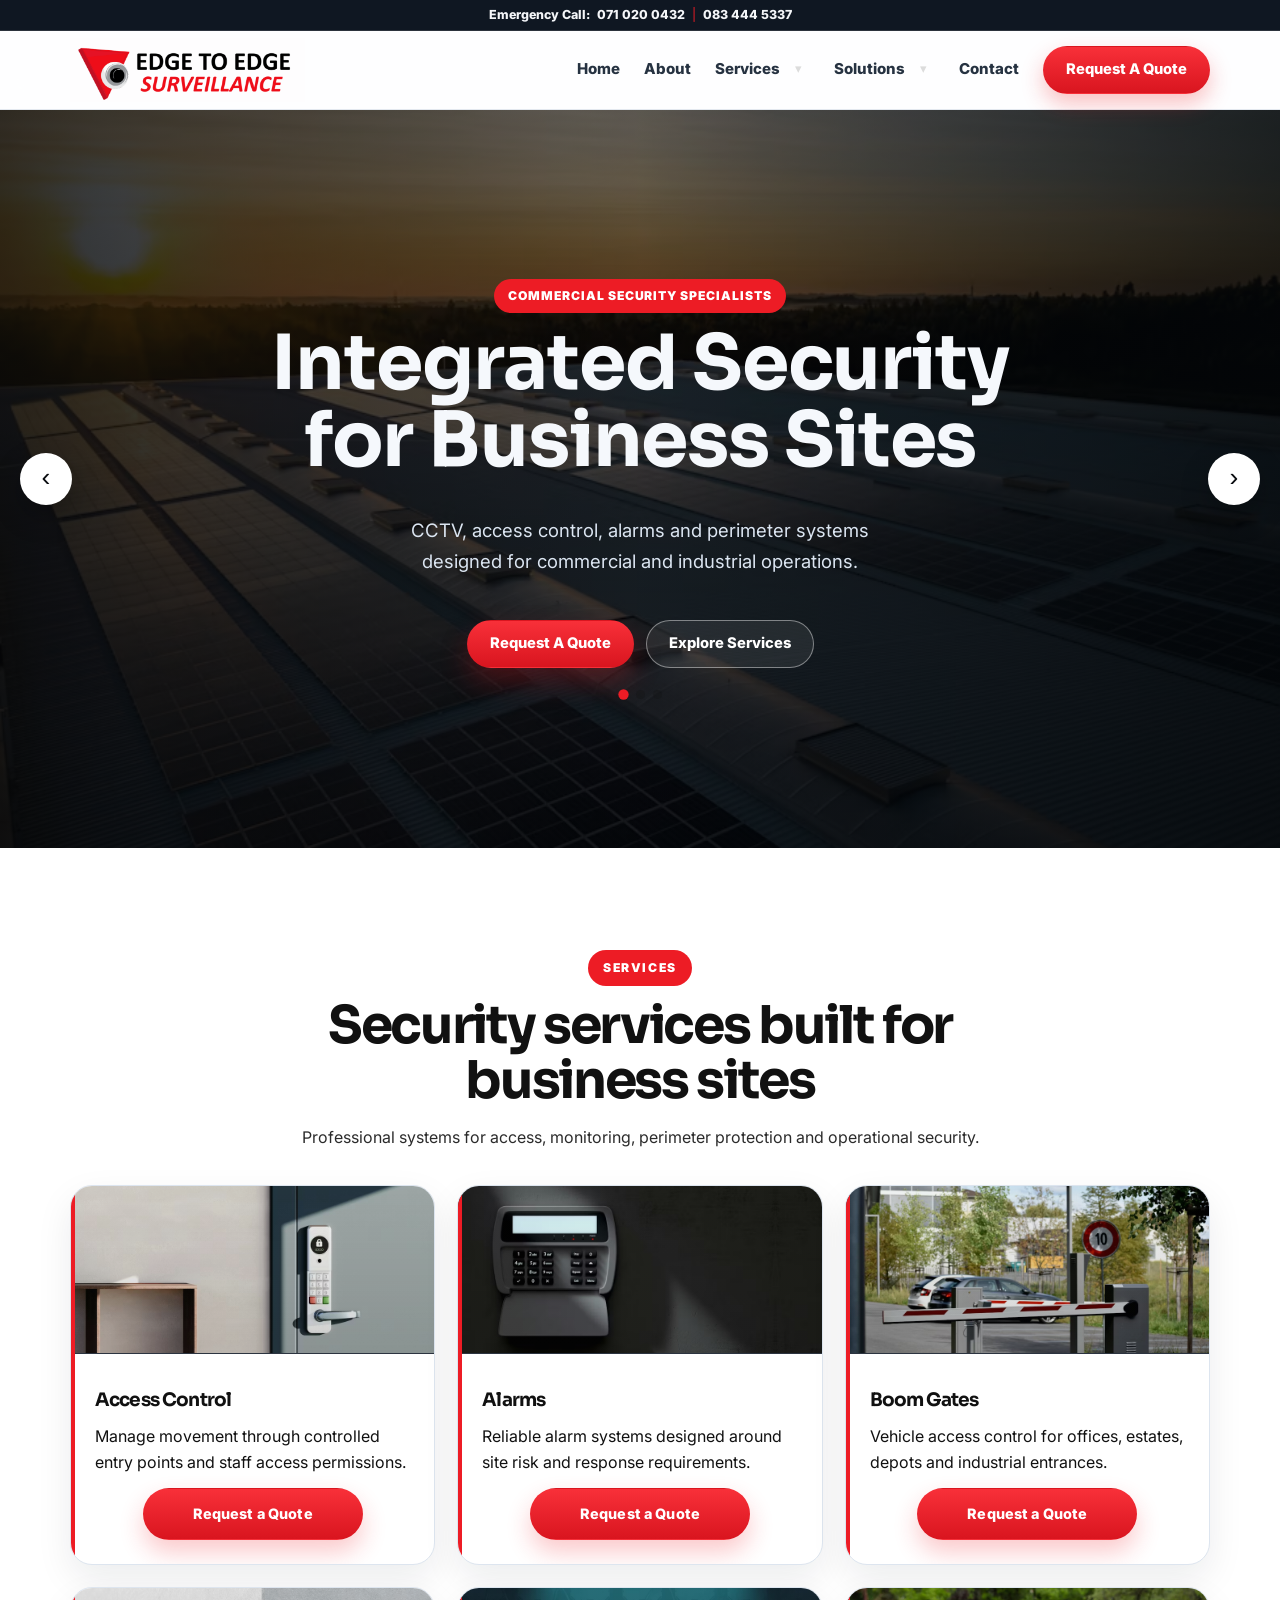
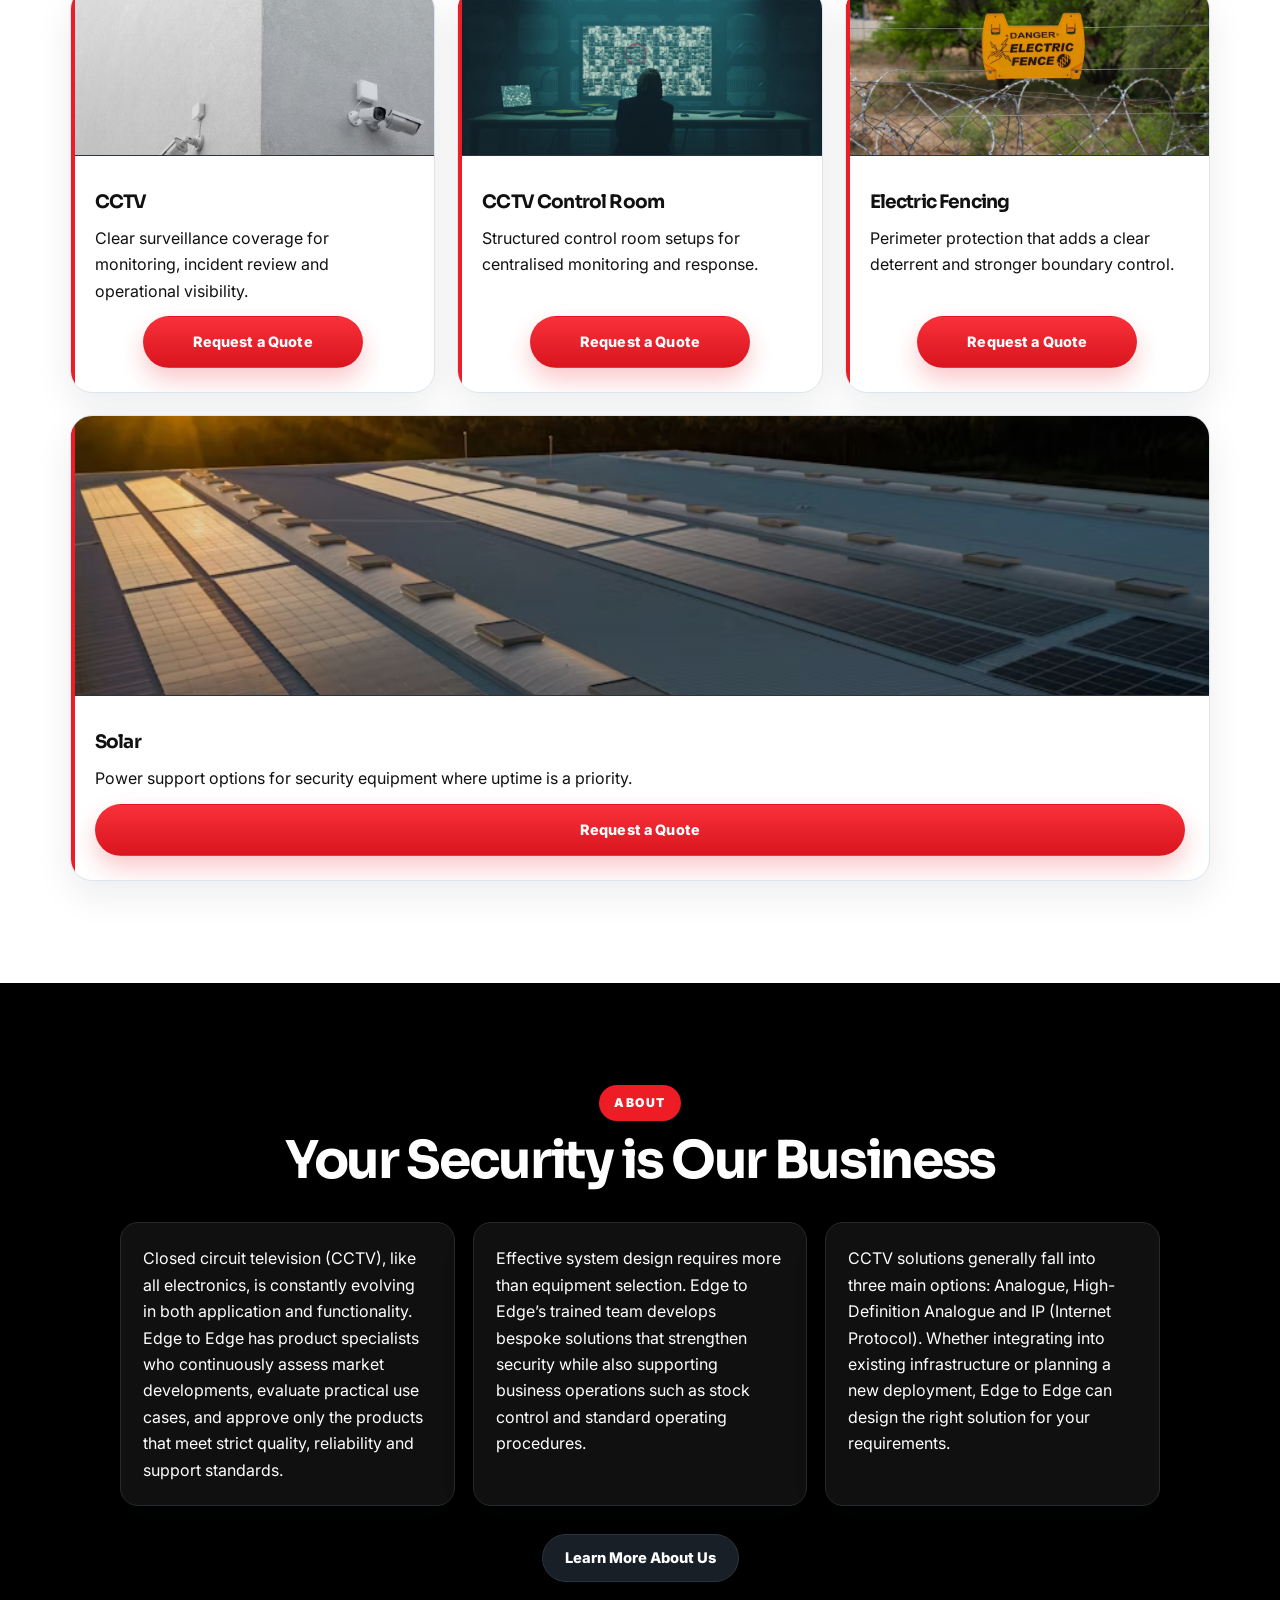
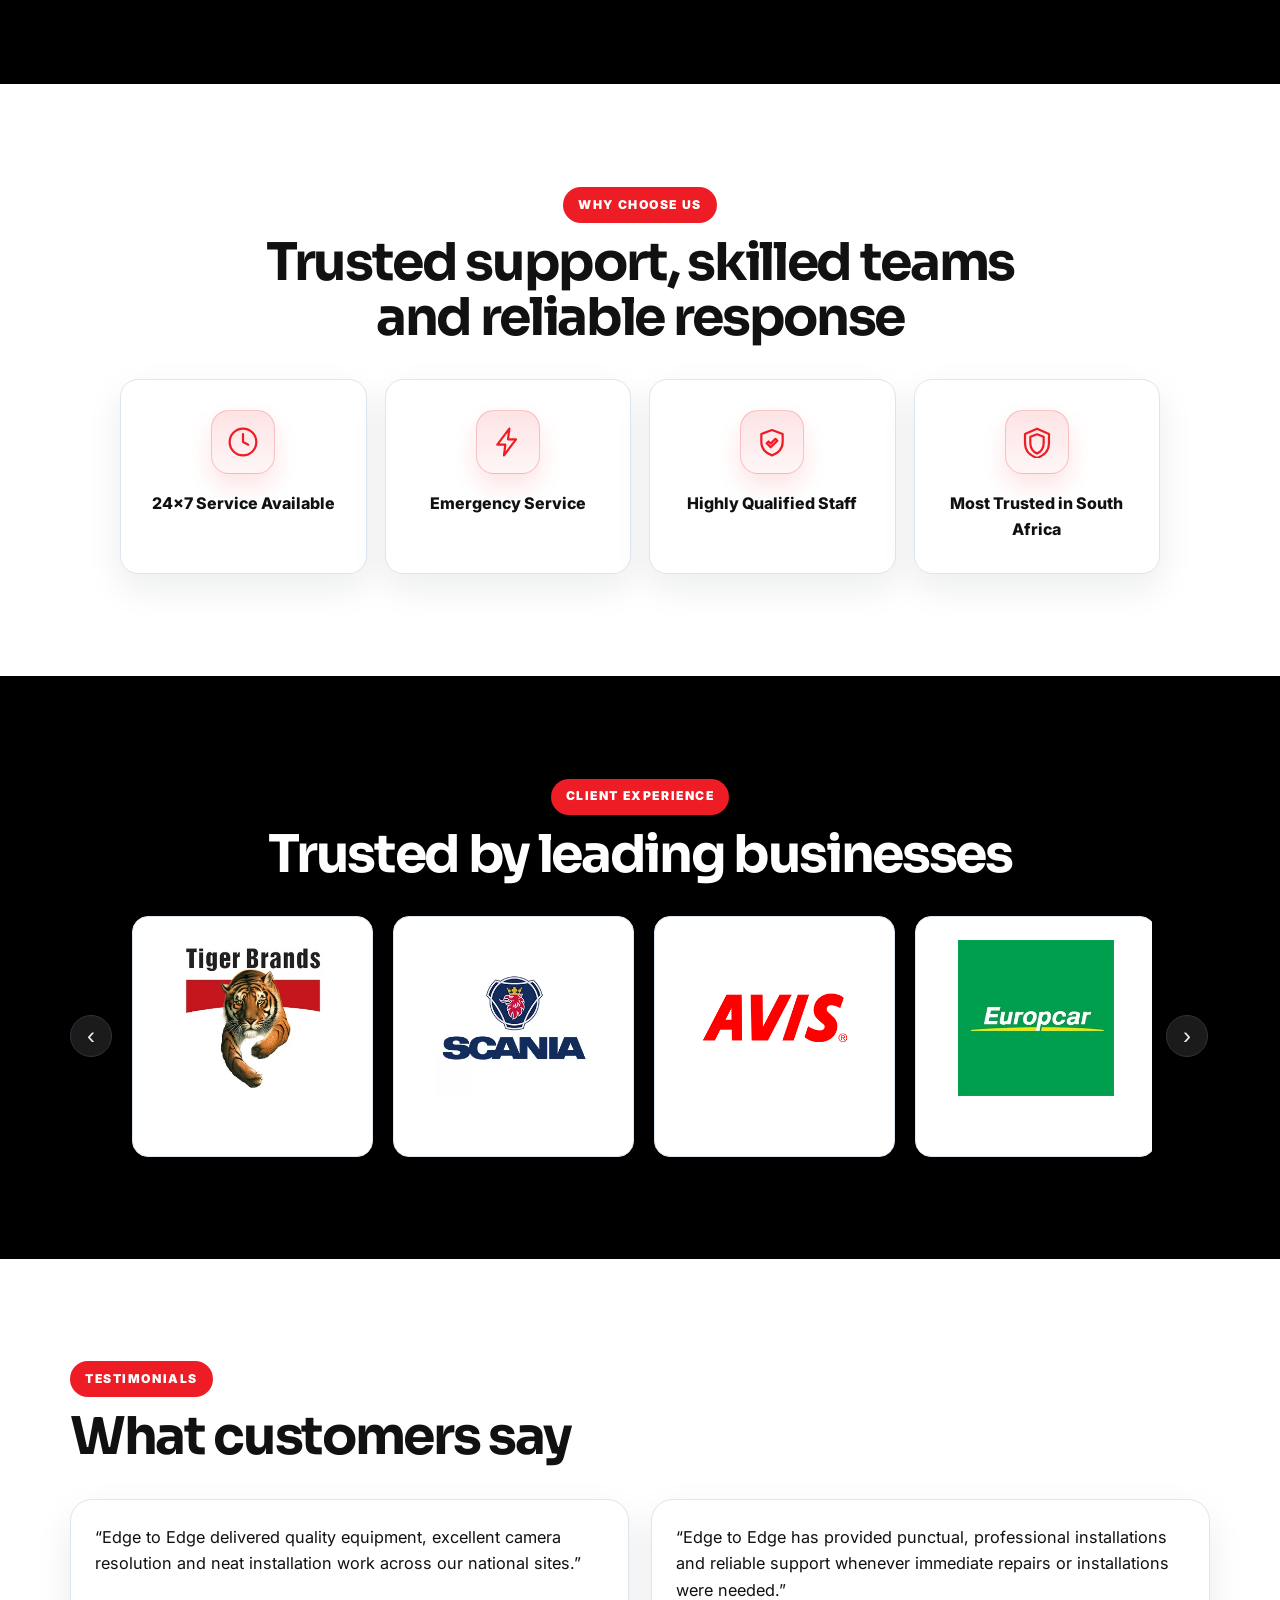
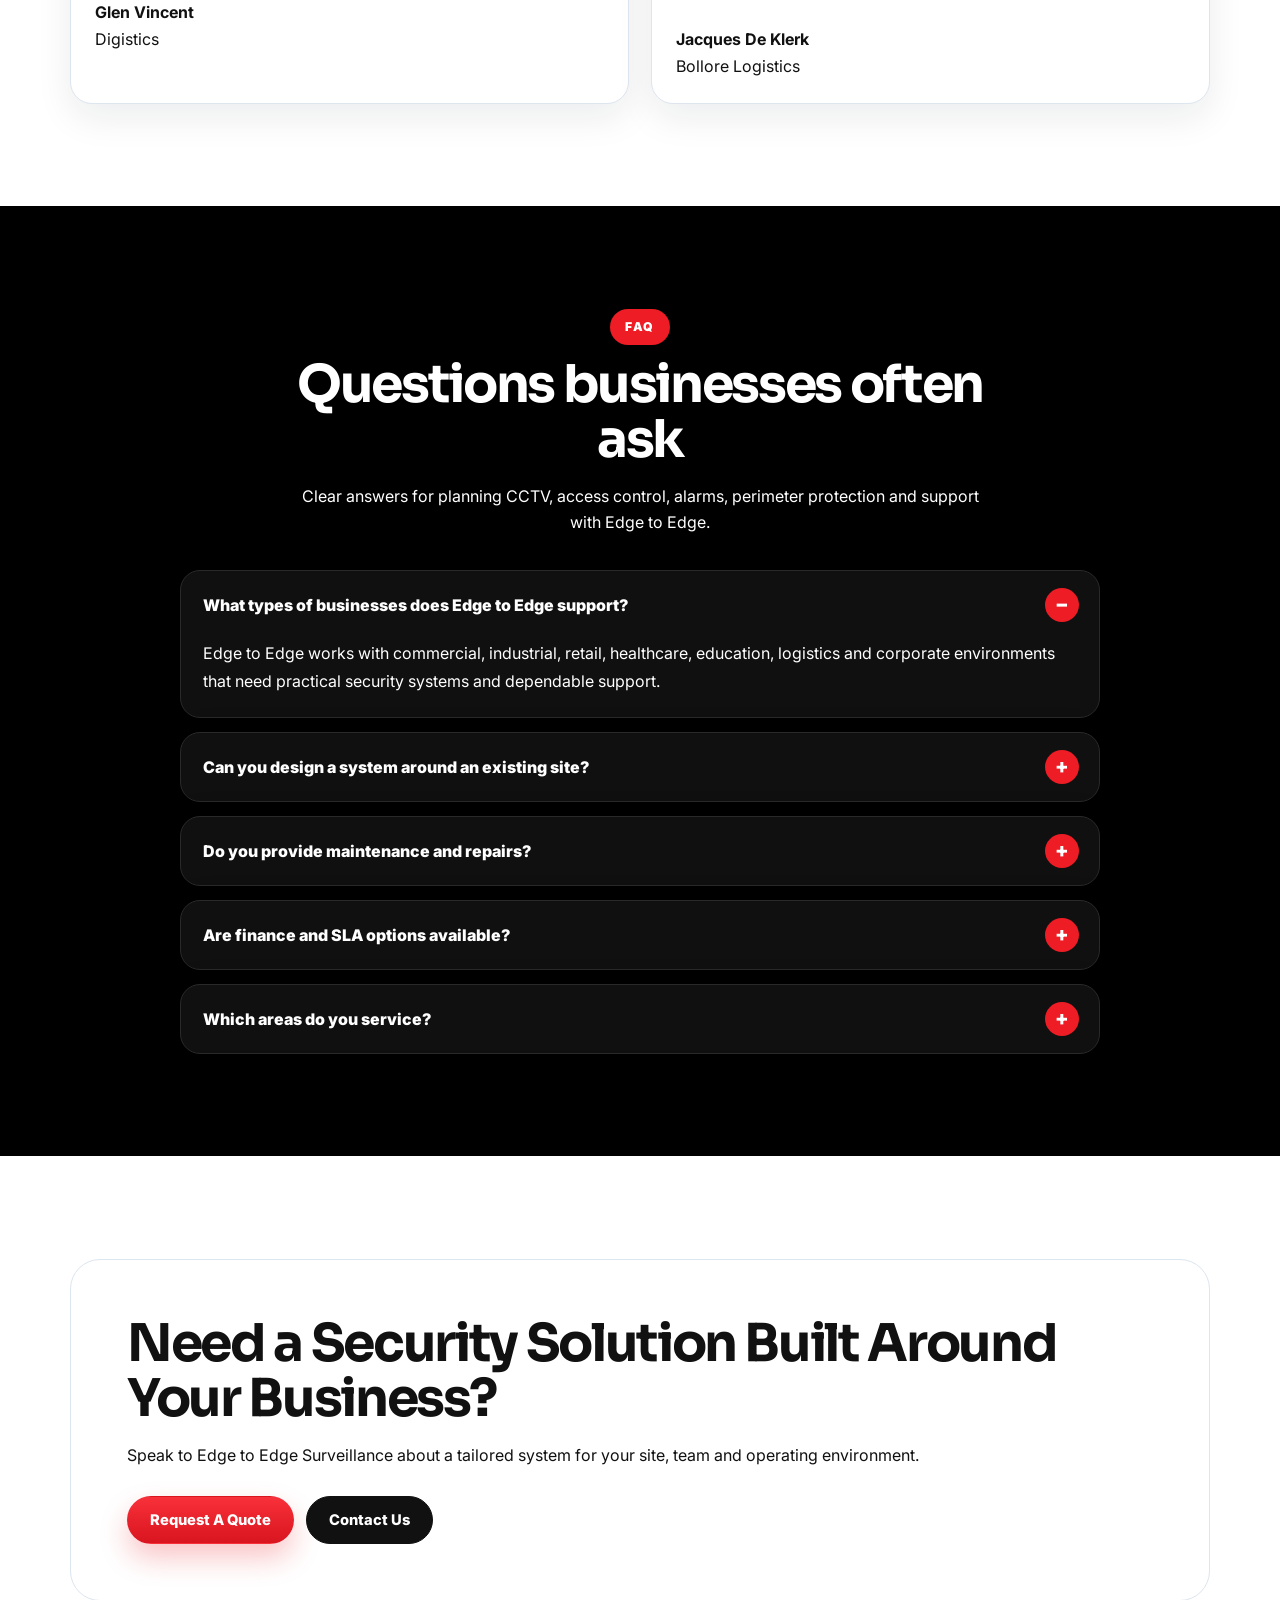
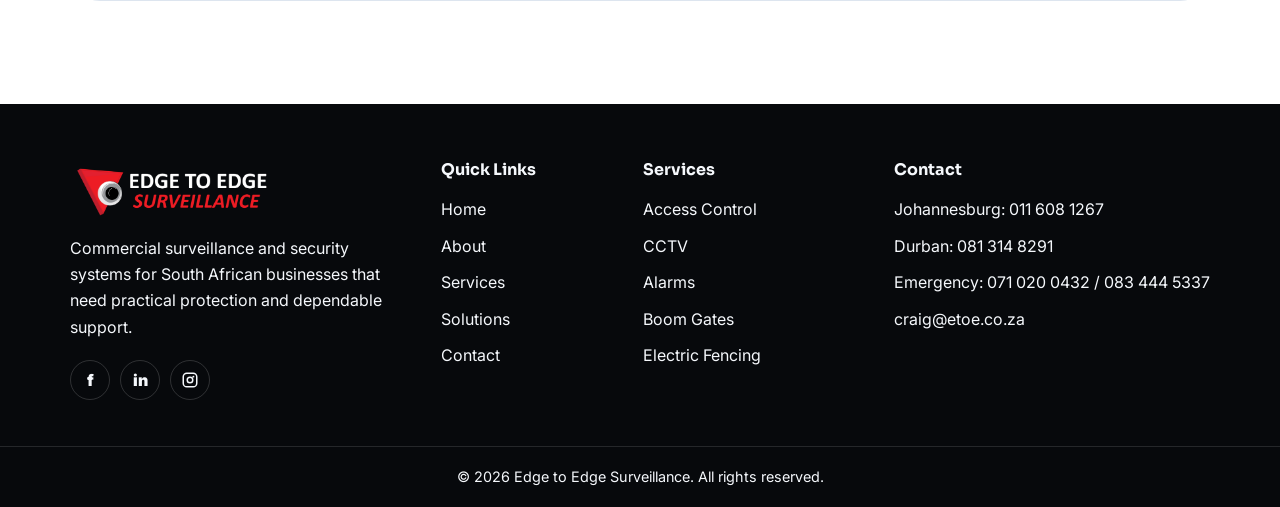
==== commit a04e198f: "Refine mobile hero menu and footer contact" ====
--- a/index.html
+++ b/index.html
@@ -295,7 +295,7 @@
         <div><img src="etelightlogo.png" alt="Edge to Edge Surveillance logo" /><p>Commercial surveillance and security systems for South African businesses that need practical protection and dependable support.</p><div class="socials"><a href="#">f</a><a href="#">in</a><a class="instagram-icon" href="#" aria-label="Instagram"><svg viewBox="0 0 24 24" aria-hidden="true"><path d="M7.8 2h8.4A5.8 5.8 0 0 1 22 7.8v8.4a5.8 5.8 0 0 1-5.8 5.8H7.8A5.8 5.8 0 0 1 2 16.2V7.8A5.8 5.8 0 0 1 7.8 2Zm0 2A3.8 3.8 0 0 0 4 7.8v8.4A3.8 3.8 0 0 0 7.8 20h8.4a3.8 3.8 0 0 0 3.8-3.8V7.8A3.8 3.8 0 0 0 16.2 4H7.8Zm8.7 2.2a1.3 1.3 0 1 1 0 2.6 1.3 1.3 0 0 1 0-2.6ZM12 7.3a4.7 4.7 0 1 1 0 9.4 4.7 4.7 0 0 1 0-9.4Zm0 2a2.7 2.7 0 1 0 0 5.4 2.7 2.7 0 0 0 0-5.4Z"/></svg></a></div></div>
         <div><h3>Quick Links</h3><a href="index.html">Home</a><a href="about.html">About</a><a href="services.html">Services</a><a href="solutions.html">Solutions</a><a href="contact.html">Contact</a></div>
         <div><h3>Services</h3><a href="services.html#access-control">Access Control</a><a href="services.html#cctv">CCTV</a><a href="services.html#alarms">Alarms</a><a href="services.html#boom-gates">Boom Gates</a><a href="services.html#electric-fencing">Electric Fencing</a></div>
-        <div><h3>Contact</h3><p>Johannesburg: 011 608 1267</p><p>Durban: 081 314 8291</p><p>Emergency: 071 020 0432 / 083 444 5337</p><a href="mailto:craig@etoe.co.za">craig@etoe.co.za</a></div>
+        <div><h3>Contact</h3><p>Johannesburg: 011 608 1267</p><p>Durban: 081 314 8291</p><p class="footer-emergency">Emergency: <span>071 020 0432 / 083 444 5337</span></p><a href="mailto:craig@etoe.co.za">craig@etoe.co.za</a></div>
       </div>
       <div class="footer-bottom">&copy; <span data-year></span> Edge to Edge Surveillance. All rights reserved.</div>
     </footer>
--- a/style.css
+++ b/style.css
@@ -1901,6 +1901,14 @@
   white-space: normal;
 }
 
+.footer .footer-emergency {
+  white-space: nowrap;
+}
+
+.footer .footer-emergency span {
+  white-space: nowrap;
+}
+
 .footer a:hover {
   color: var(--white);
 }
@@ -2940,6 +2948,29 @@
 
   .hero-dots {
     margin-top: 18px;
+  }
+}
+
+@media (max-width: 768px) {
+  body[data-page="home"] .hero {
+    min-height: 610px;
+    align-items: start;
+    padding: 30px 0 64px;
+  }
+
+  body[data-page="home"] .hero-centered {
+    padding-top: 18px;
+  }
+}
+
+@media (max-width: 420px) {
+  body[data-page="home"] .hero {
+    min-height: 620px;
+    padding: 24px 0 58px;
+  }
+
+  body[data-page="home"] .hero-centered {
+    padding-top: 10px;
   }
 }
 
@@ -3571,3 +3602,34 @@
   }
 
 }
+
+/* Final mobile polish after all overrides */
+@media (max-width: 768px) {
+  body[data-page="home"] .hero {
+    min-height: 600px !important;
+    align-items: start !important;
+    padding-top: 26px !important;
+    padding-bottom: 58px !important;
+  }
+
+  body[data-page="home"] .hero-centered {
+    padding-top: 8px !important;
+  }
+}
+
+@media (max-width: 420px) {
+  body[data-page="home"] .hero {
+    min-height: 610px !important;
+    padding-top: 18px !important;
+    padding-bottom: 54px !important;
+  }
+}
+
+.footer .footer-emergency {
+  white-space: nowrap !important;
+  font-size: clamp(0.82rem, 2.7vw, 1rem);
+}
+
+.footer .footer-emergency span {
+  white-space: nowrap !important;
+}
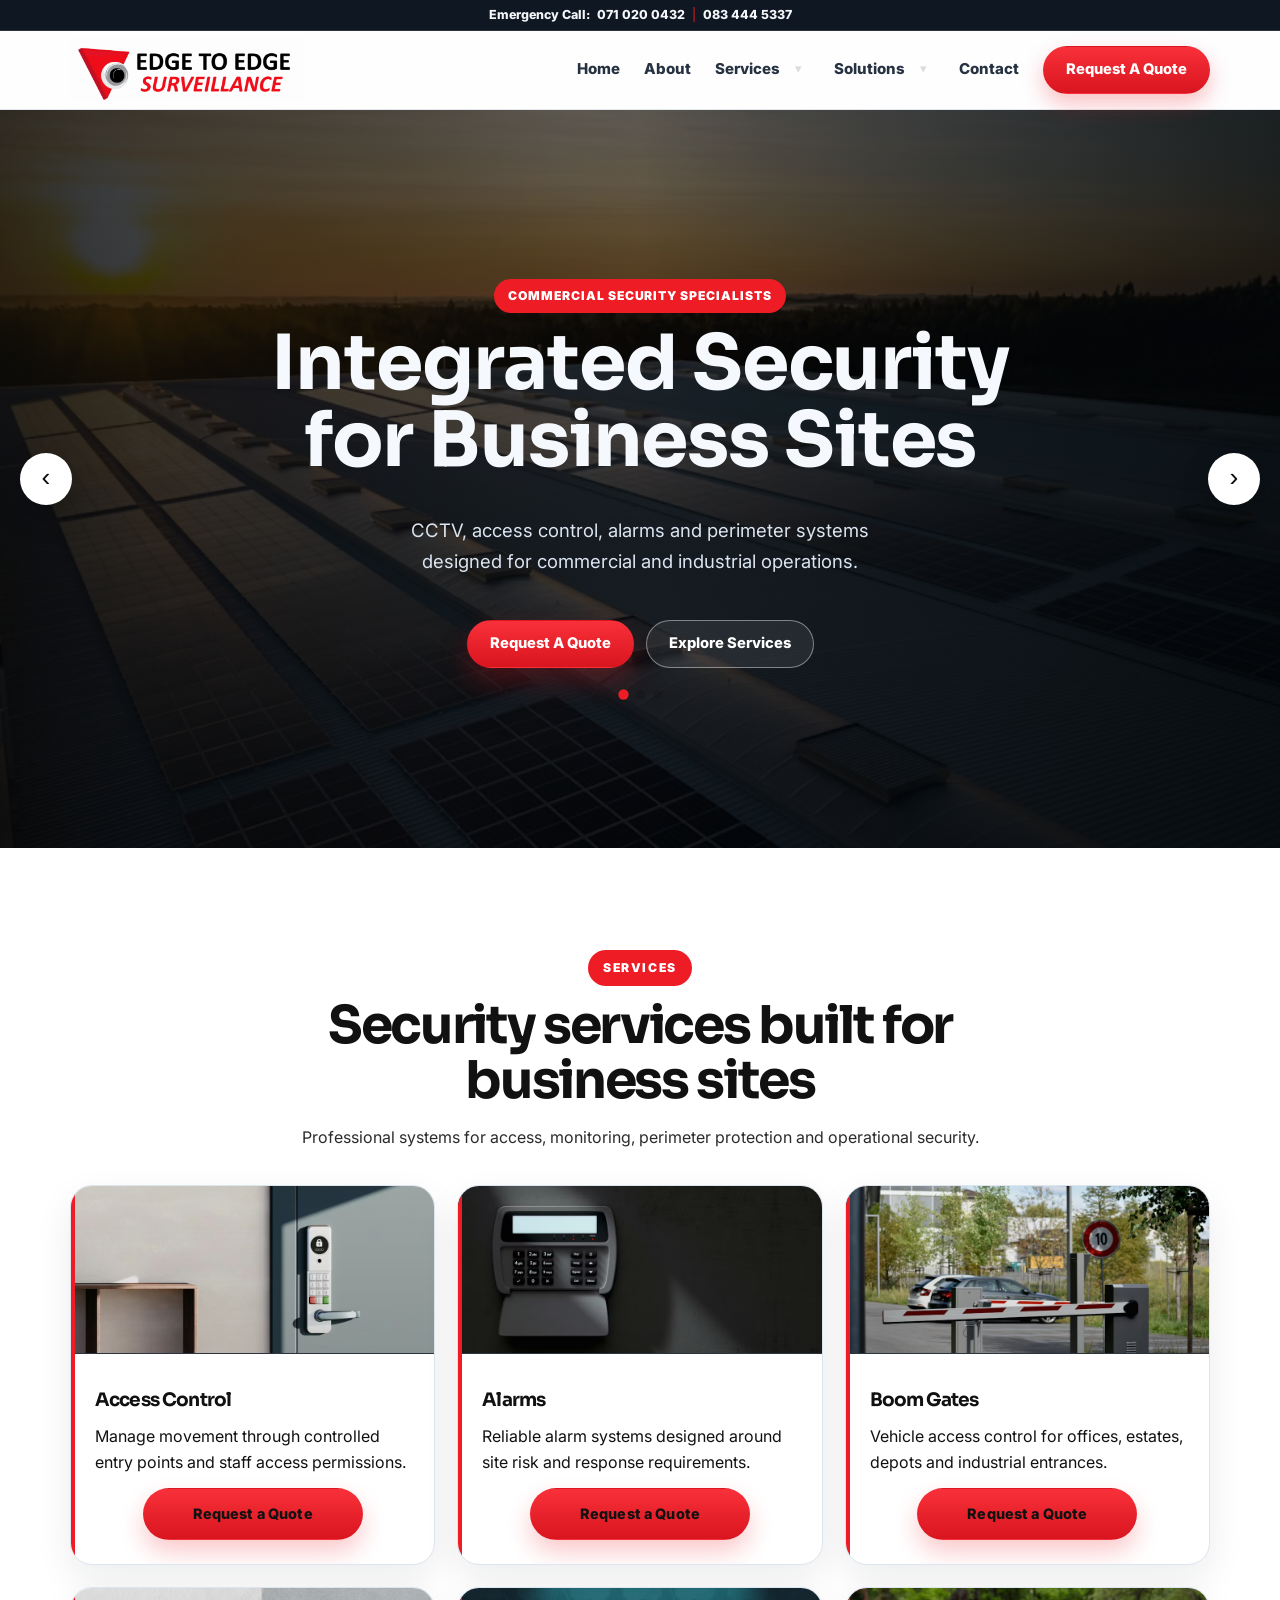
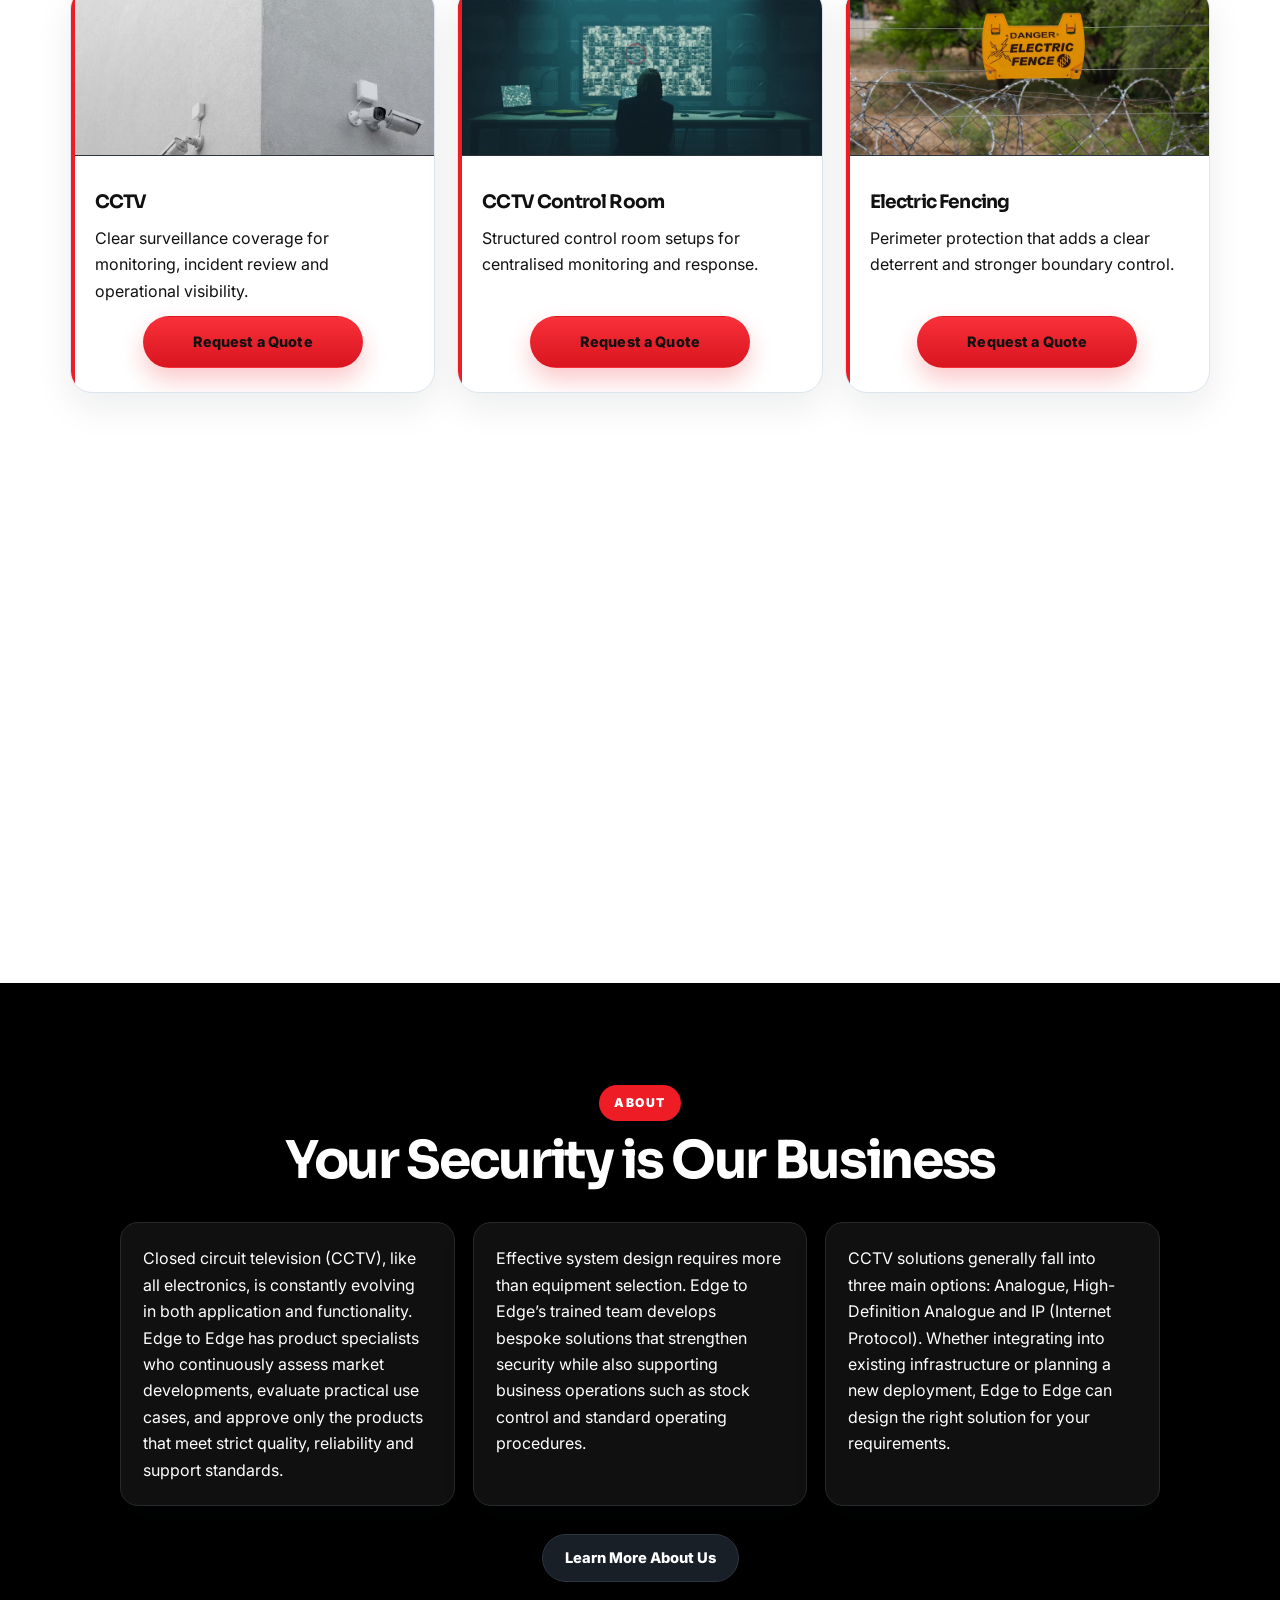
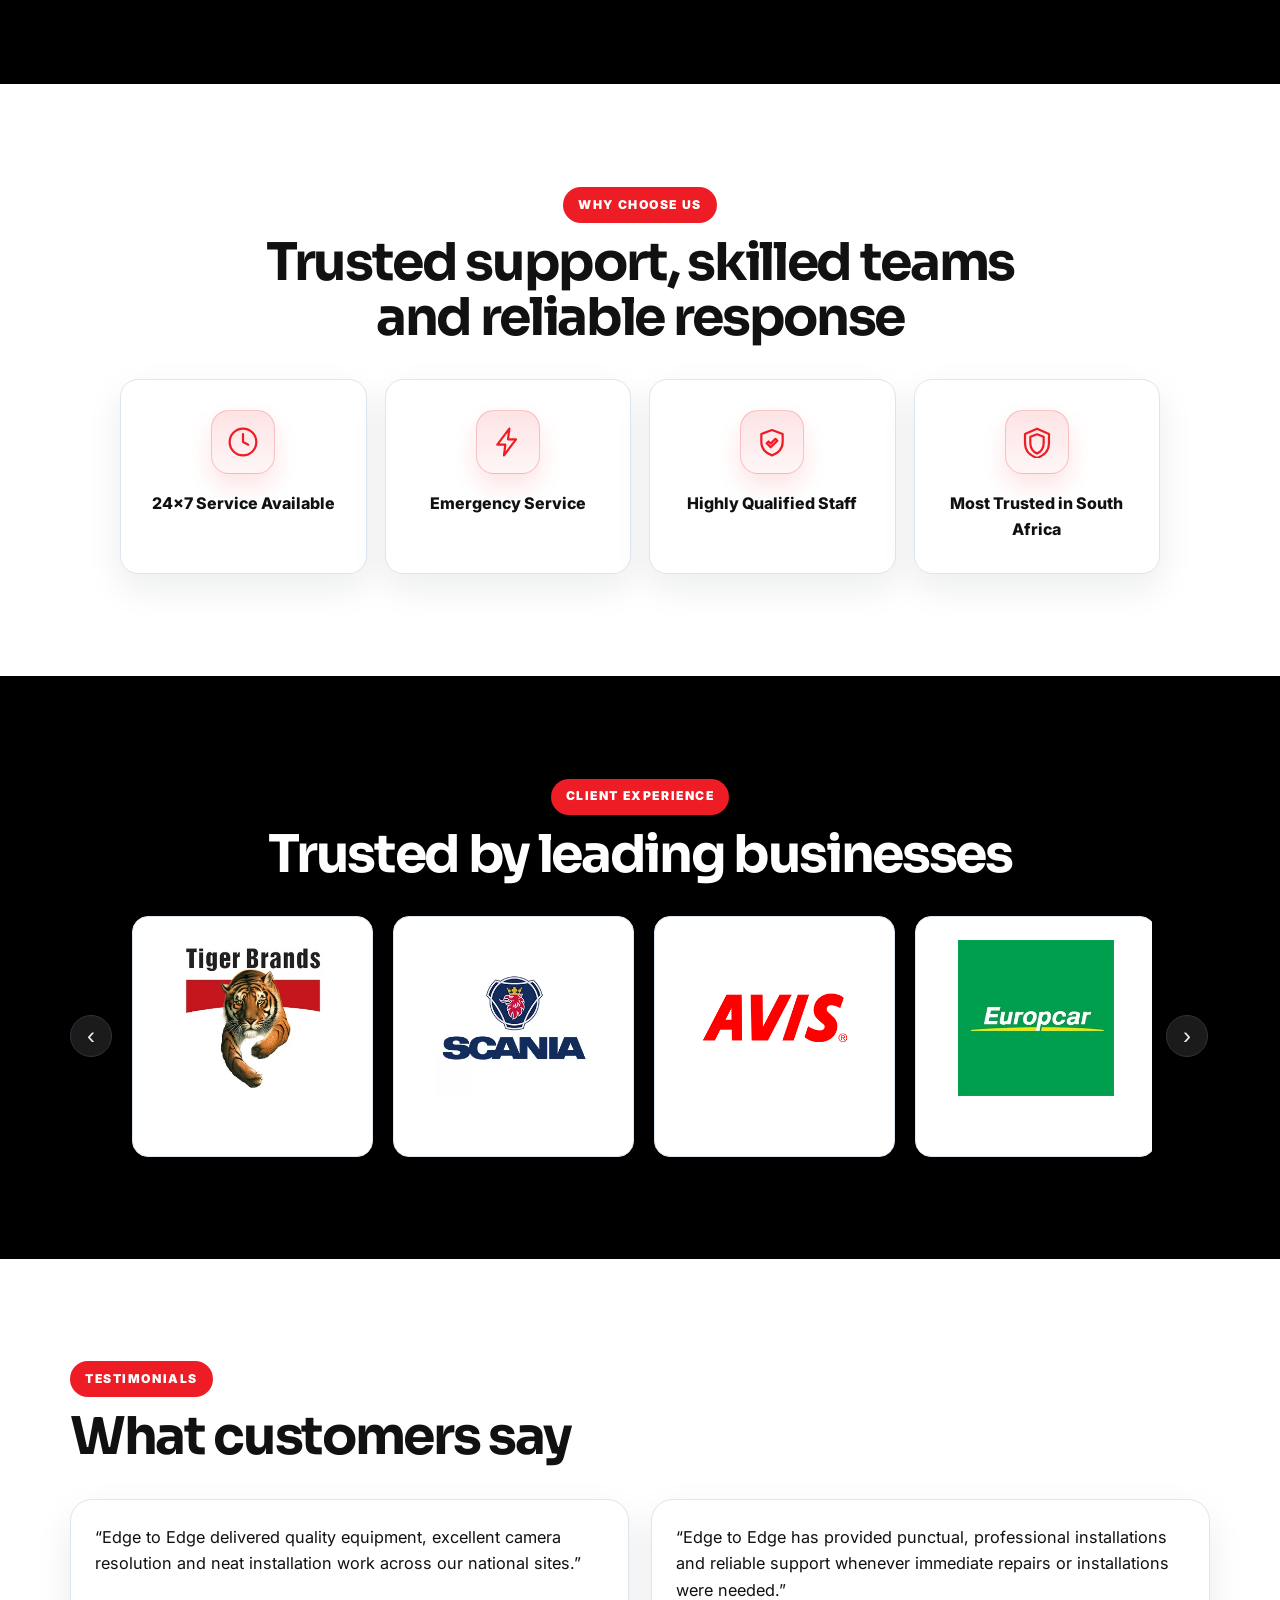
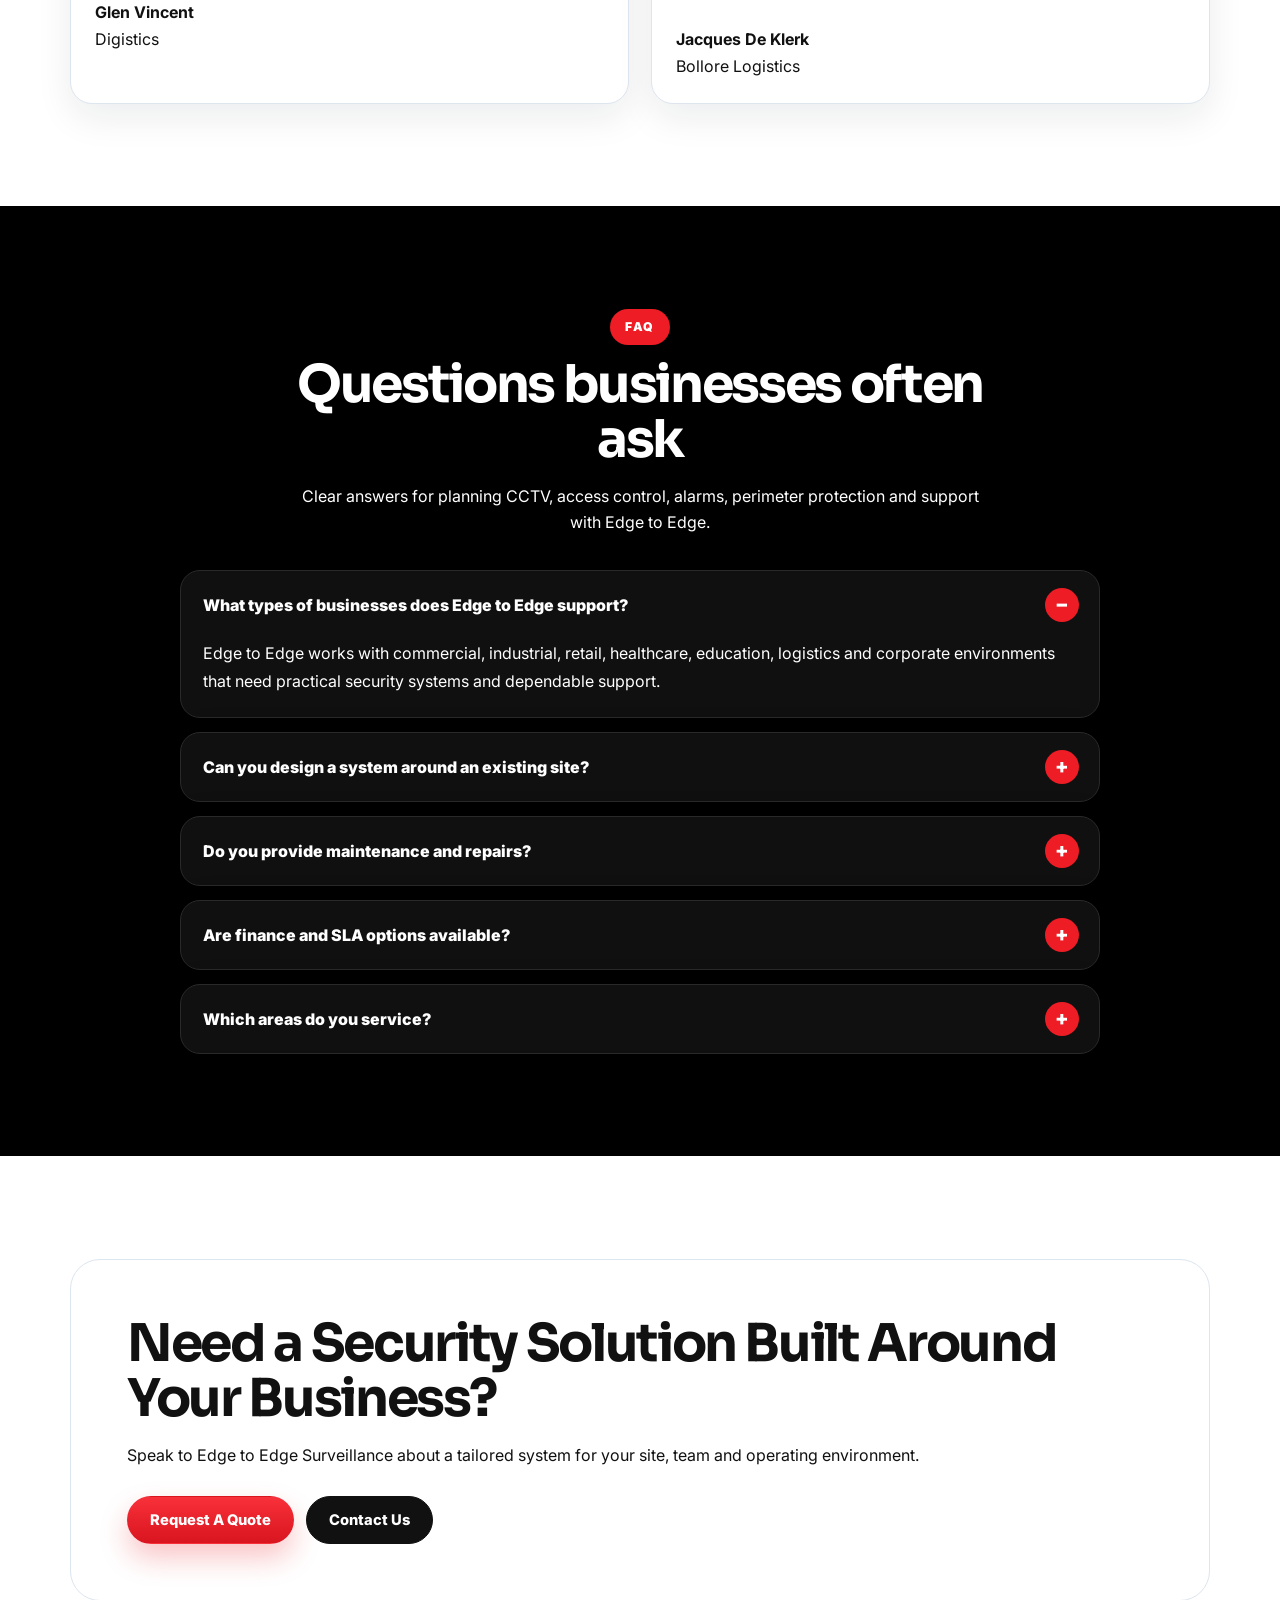
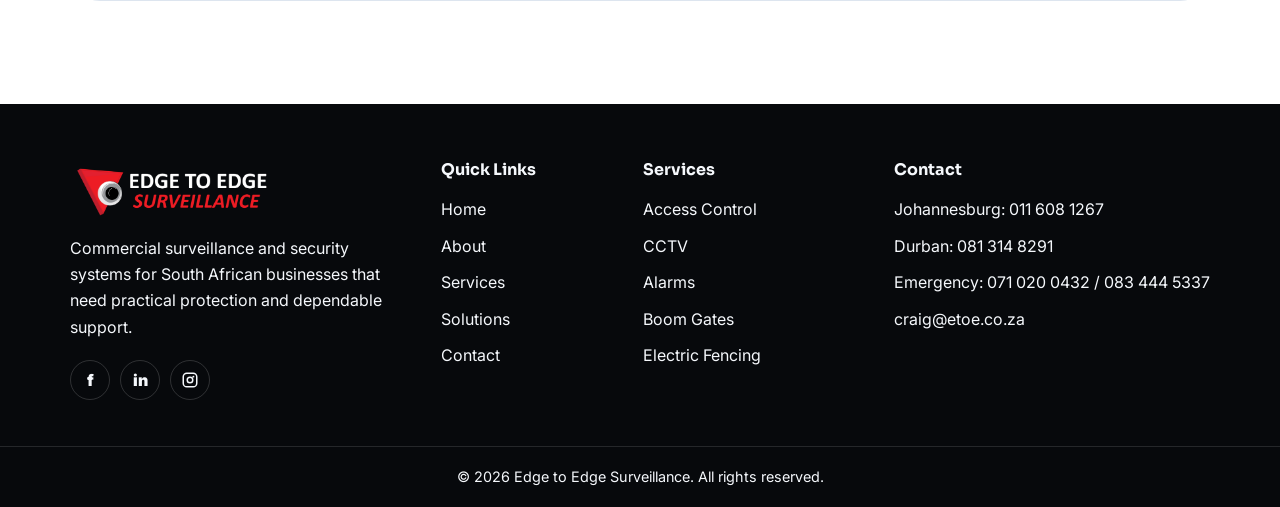
==== commit 874408e8: "Link quote buttons to contact form" ====
--- a/index.html
+++ b/index.html
@@ -32,7 +32,7 @@
           <div class="nav-dropdown" data-services-dropdown><a data-nav="services" href="services.html">Services</a><button class="nav-dropdown-toggle" type="button" aria-label="Open services menu" aria-expanded="false" data-services-toggle>▾</button><div class="nav-dropdown-menu"><a href="services.html#access-control">Access Control</a><a href="services.html#alarms">Alarms</a><a href="services.html#boom-gates">Boom Gates</a><a href="services.html#cctv">CCTV</a><a href="services.html#control-room">CCTV Control Room</a><a href="services.html#electric-fencing">Electric Fencing</a><a href="services.html#solar">Solar</a></div></div>
           <div class="nav-dropdown" data-solutions-dropdown><a data-nav="solutions" href="solutions.html">Solutions</a><button class="nav-dropdown-toggle" type="button" aria-label="Open solutions menu" aria-expanded="false" data-solutions-toggle>▾</button><div class="nav-dropdown-menu"><a href="solutions.html#finance-options">Finance Options</a><a href="solutions.html#sla-options">Service Level Agreement Options</a></div></div>
           <a data-nav="contact" href="contact.html">Contact</a>
-          <a class="btn btn-primary" href="contact.html">Request A Quote</a>
+          <a class="btn btn-primary" href="contact.html#contact-form">Request A Quote</a>
         </div>
       </nav>
     </header>
@@ -47,7 +47,7 @@
             data-title="Integrated Security for Business Sites"
             data-description="CCTV, access control, alarms and perimeter systems designed for commercial and industrial operations."
             data-primary-label="Request A Quote"
-            data-primary-link="contact.html"
+            data-primary-link="contact.html#contact-form"
             data-secondary-label="Explore Services"
             data-secondary-link="services.html"
             style="--hero-image: url('solarhero.avif');"
@@ -59,7 +59,7 @@
             data-title="CCTV and Control Room Monitoring"
             data-description="Practical monitoring systems built for faster response, better incident review and stronger daily visibility."
             data-primary-label="Book A Site Review"
-            data-primary-link="contact.html"
+            data-primary-link="contact.html#contact-form"
             data-secondary-label="View CCTV Services"
             data-secondary-link="services.html#cctv"
             style="--hero-image: url('cctvhero.avif');"
@@ -71,7 +71,7 @@
             data-title="Perimeter Security and Uptime Support"
             data-description="Protect boundaries and maintain uptime with integrated site protection and dependable power support options."
             data-primary-label="Request A Quote"
-            data-primary-link="contact.html"
+            data-primary-link="contact.html#contact-form"
             data-secondary-label="View Solutions"
             data-secondary-link="solutions.html"
             style="--hero-image: url('boomgateshero.avif');"
@@ -89,7 +89,7 @@
             <h1 data-hero-title>Integrated Security Solutions for Businesses and Commercial Industries</h1>
             <p class="lead" data-hero-description>Edge to Edge Surveillance provides CCTV, access control, alarm systems, boom gates, electric fencing, solar and control room solutions for commercial, industrial and corporate environments.</p>
             <div class="button-row">
-              <a class="btn btn-primary" data-hero-primary href="contact.html">Request A Quote</a>
+              <a class="btn btn-primary" data-hero-primary href="contact.html#contact-form">Request A Quote</a>
               <a class="btn btn-secondary" data-hero-secondary href="services.html">Explore Services</a>
             </div>
             <div class="hero-dots">
@@ -111,31 +111,31 @@
           <div class="card-grid services-preview">
             <article class="service-card reveal">
               <div class="service-image" style="--service-image: url('accesscontrol.avif');"></div>
-              <h3>Access Control</h3><p>Manage movement through controlled entry points and staff access permissions.</p><a href="contact.html">Request a Quote</a>
+              <h3>Access Control</h3><p>Manage movement through controlled entry points and staff access permissions.</p><a href="contact.html#contact-form">Request a Quote</a>
             </article>
             <article class="service-card reveal">
               <div class="service-image" style="--service-image: url('alarms.avif');"></div>
-              <h3>Alarms</h3><p>Reliable alarm systems designed around site risk and response requirements.</p><a href="contact.html">Request a Quote</a>
+              <h3>Alarms</h3><p>Reliable alarm systems designed around site risk and response requirements.</p><a href="contact.html#contact-form">Request a Quote</a>
             </article>
             <article class="service-card reveal">
               <div class="service-image" style="--service-image: url('boom%20gates.avif');"></div>
-              <h3>Boom Gates</h3><p>Vehicle access control for offices, estates, depots and industrial entrances.</p><a href="contact.html">Request a Quote</a>
+              <h3>Boom Gates</h3><p>Vehicle access control for offices, estates, depots and industrial entrances.</p><a href="contact.html#contact-form">Request a Quote</a>
             </article>
             <article class="service-card reveal">
               <div class="service-image" style="--service-image: url('cctv.avif');"></div>
-              <h3>CCTV</h3><p>Clear surveillance coverage for monitoring, incident review and operational visibility.</p><a href="contact.html">Request a Quote</a>
+              <h3>CCTV</h3><p>Clear surveillance coverage for monitoring, incident review and operational visibility.</p><a href="contact.html#contact-form">Request a Quote</a>
             </article>
             <article class="service-card reveal">
               <div class="service-image" style="--service-image: url('controlroom.avif');"></div>
-              <h3>CCTV Control Room</h3><p>Structured control room setups for centralised monitoring and response.</p><a href="contact.html">Request a Quote</a>
+              <h3>CCTV Control Room</h3><p>Structured control room setups for centralised monitoring and response.</p><a href="contact.html#contact-form">Request a Quote</a>
             </article>
             <article class="service-card reveal">
               <div class="service-image" style="--service-image: url('electricfence.avif');"></div>
-              <h3>Electric Fencing</h3><p>Perimeter protection that adds a clear deterrent and stronger boundary control.</p><a href="contact.html">Request a Quote</a>
+              <h3>Electric Fencing</h3><p>Perimeter protection that adds a clear deterrent and stronger boundary control.</p><a href="contact.html#contact-form">Request a Quote</a>
             </article>
             <article class="service-card solar-wide reveal">
               <div class="service-image" style="--service-image: url('solar.avif');"></div>
-              <h3>Solar</h3><p>Power support options for security equipment where uptime is a priority.</p><a href="contact.html">Request a Quote</a>
+              <h3>Solar</h3><p>Power support options for security equipment where uptime is a priority.</p><a href="contact.html#contact-form">Request a Quote</a>
             </article>
           </div>
         </div>
@@ -283,7 +283,7 @@
           <h2>Need a Security Solution Built Around Your Business?</h2>
           <p>Speak to Edge to Edge Surveillance about a tailored system for your site, team and operating environment.</p>
           <div class="button-row">
-            <a class="btn btn-primary" href="contact.html">Request A Quote</a>
+            <a class="btn btn-primary" href="contact.html#contact-form">Request A Quote</a>
             <a class="btn btn-white" href="contact.html">Contact Us</a>
           </div>
         </div>
--- a/style.css
+++ b/style.css
@@ -1769,6 +1769,10 @@
   box-shadow: var(--shadow);
 }
 
+#contact-form {
+  scroll-margin-top: 130px;
+}
+
 .contact-form label {
   display: grid;
   gap: 7px;
@@ -3608,20 +3612,24 @@
   body[data-page="home"] .hero {
     min-height: 600px !important;
     align-items: start !important;
-    padding-top: 26px !important;
+    padding-top: 52px !important;
     padding-bottom: 58px !important;
   }
 
   body[data-page="home"] .hero-centered {
-    padding-top: 8px !important;
+    padding-top: 18px !important;
   }
 }
 
 @media (max-width: 420px) {
   body[data-page="home"] .hero {
     min-height: 610px !important;
-    padding-top: 18px !important;
+    padding-top: 42px !important;
     padding-bottom: 54px !important;
+  }
+
+  body[data-page="home"] .hero-centered {
+    padding-top: 14px !important;
   }
 }
 
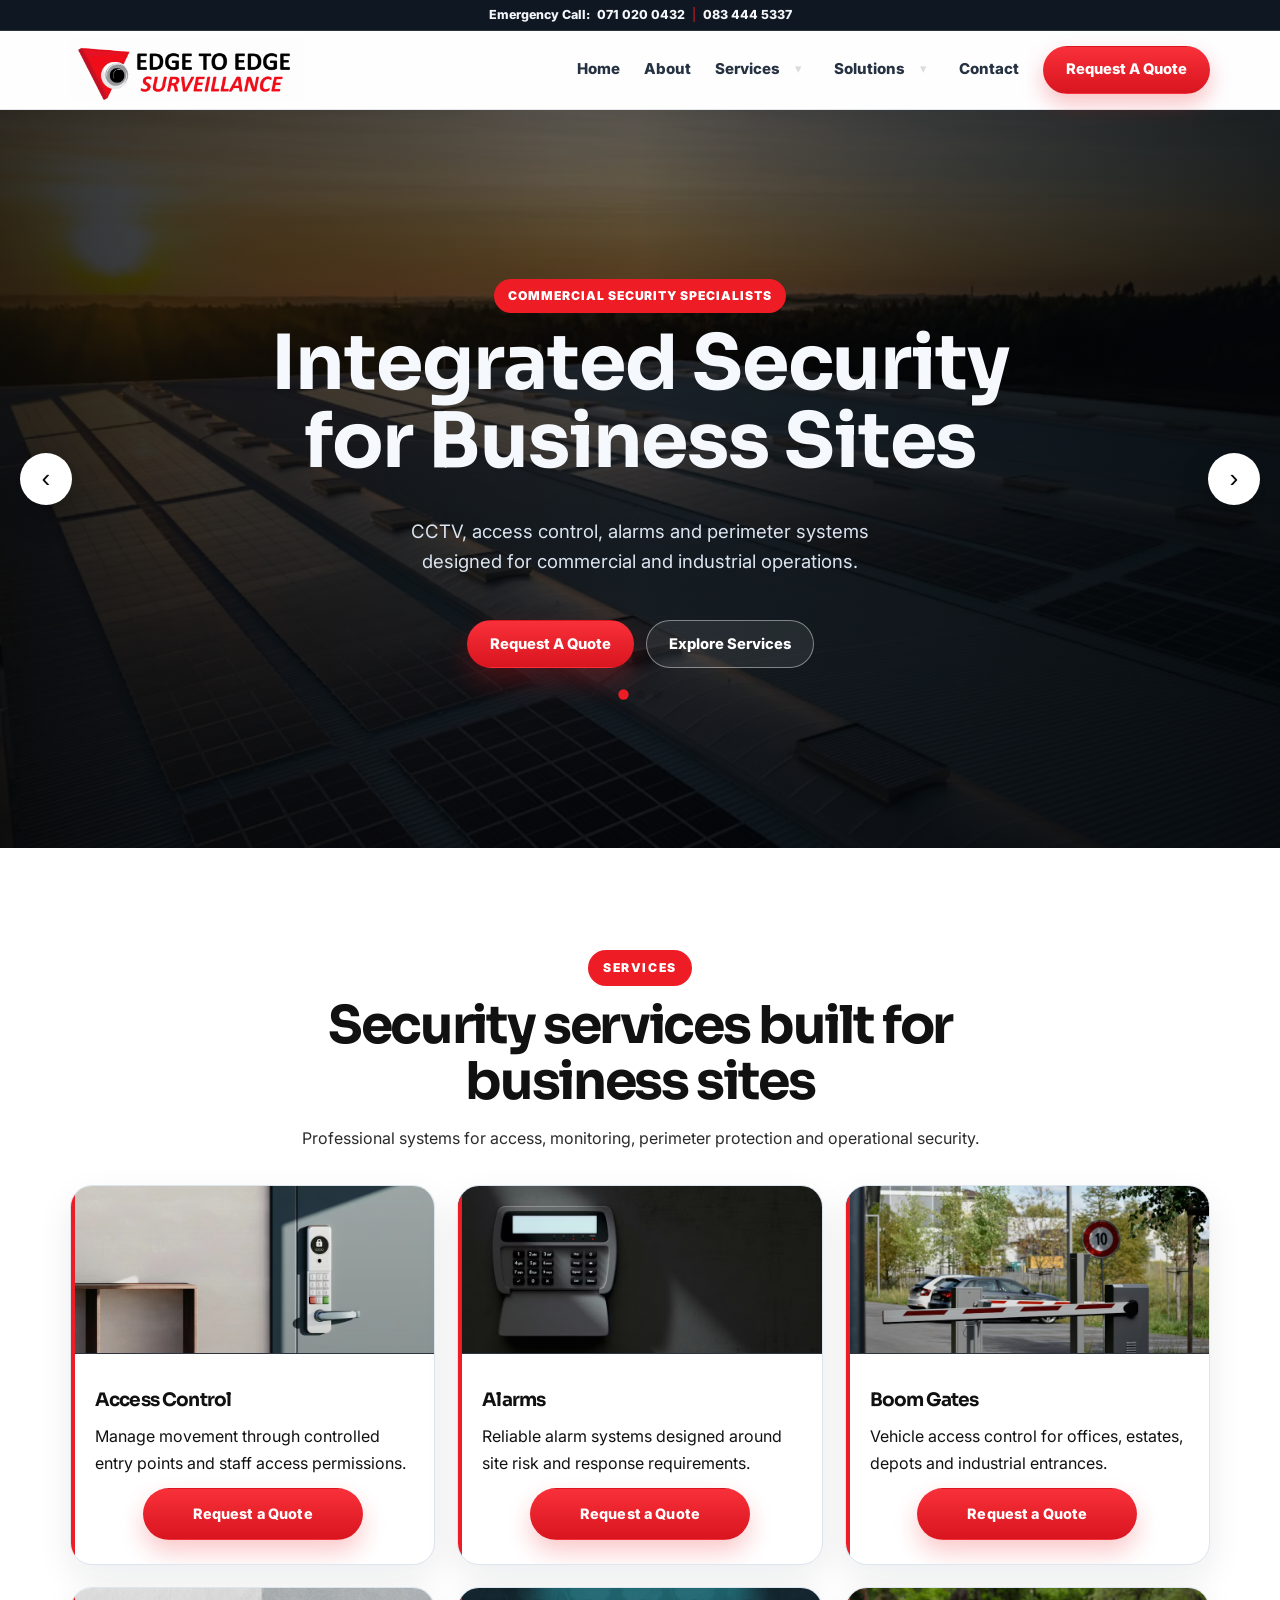
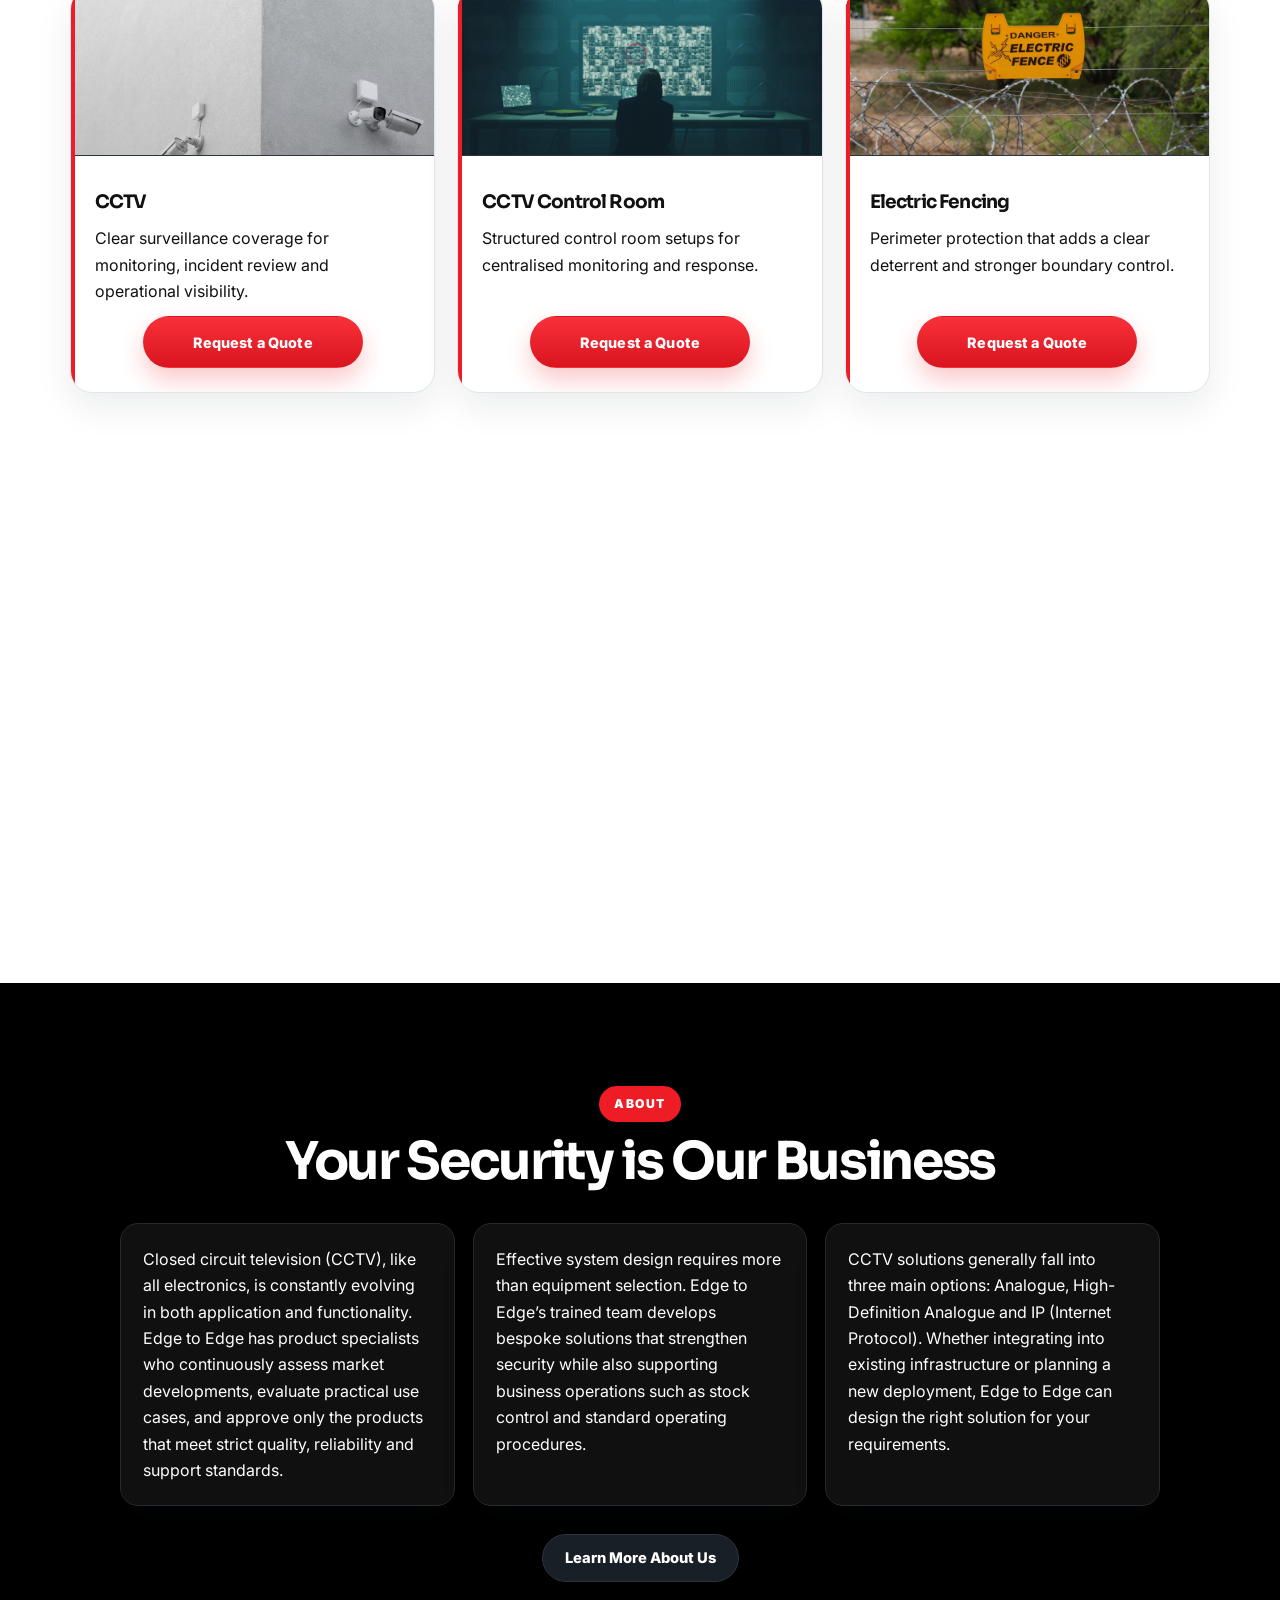
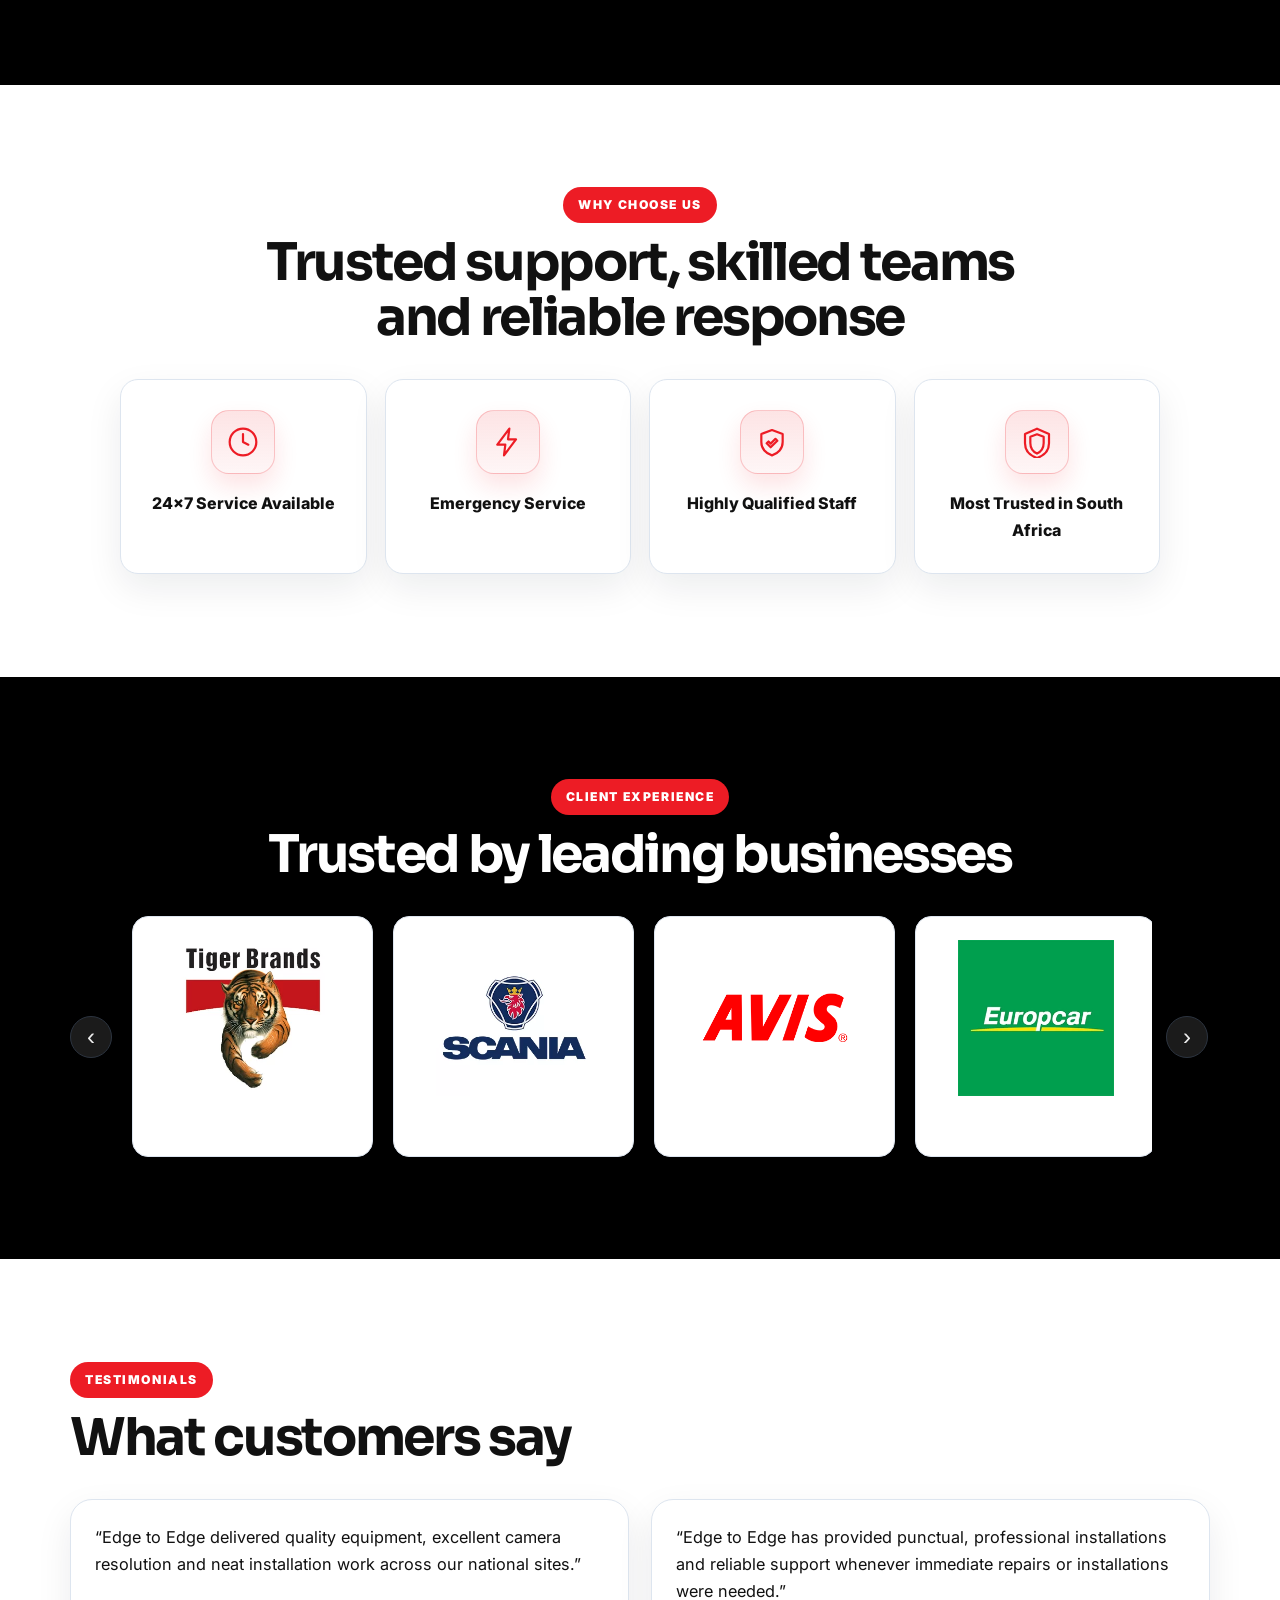
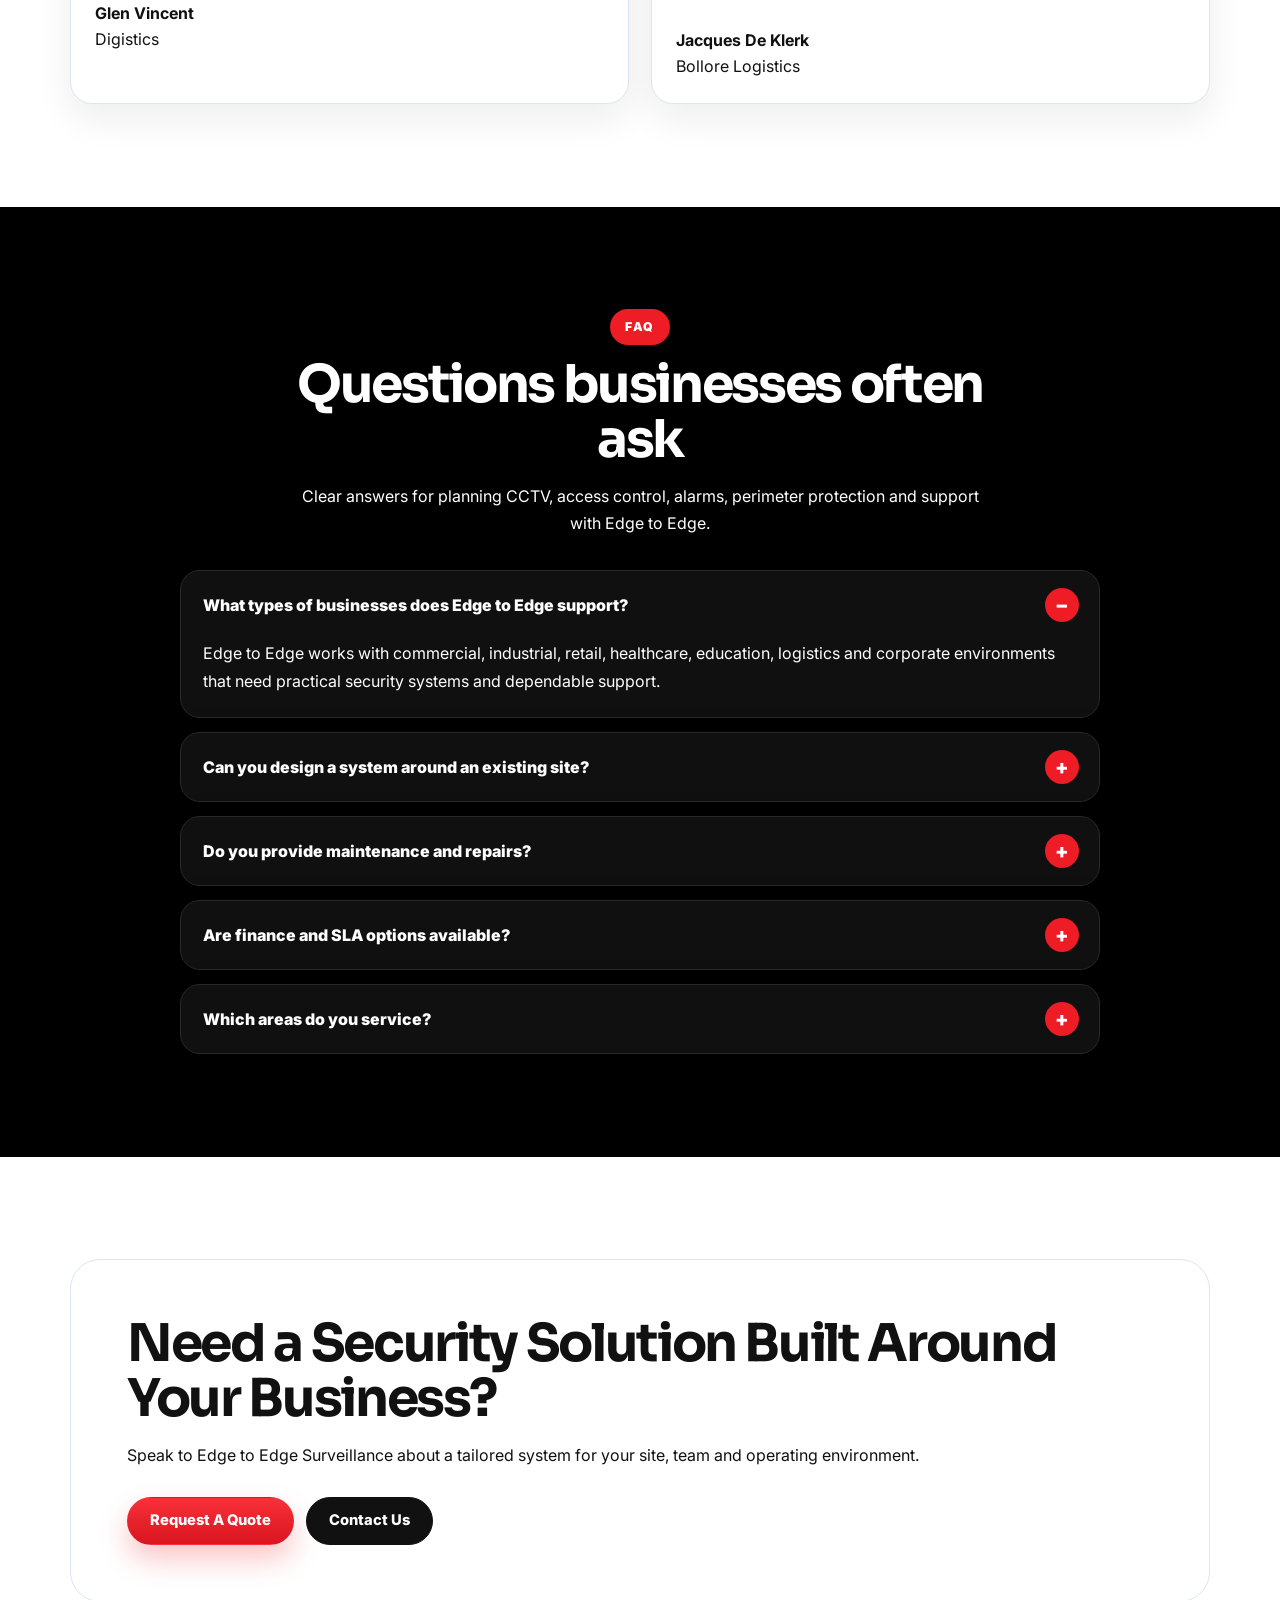
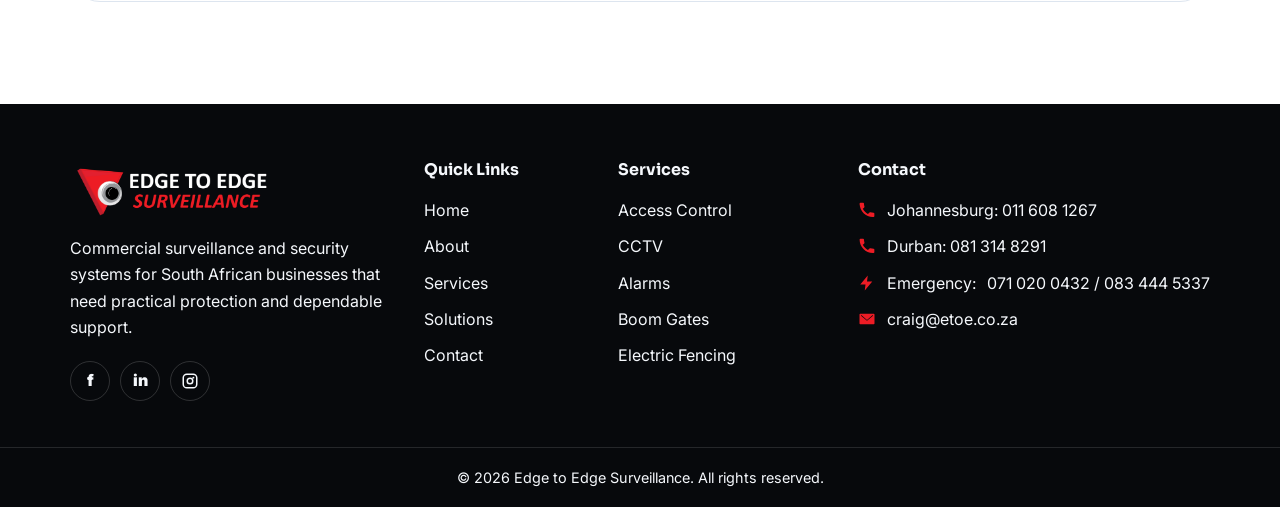
==== commit 06b3bad1: "Bust asset cache for latest styles" ====
--- a/index.html
+++ b/index.html
@@ -9,7 +9,7 @@
     <link rel="preconnect" href="https://fonts.gstatic.com" crossorigin />
     <link href="https://fonts.googleapis.com/css2?family=Inter:wght@400;500;600;700;800&family=Sora:wght@600;700;800&display=swap" rel="stylesheet" />
     <link href="https://fonts.googleapis.com/css2?family=Montserrat:wght@700;800;900&display=swap" rel="stylesheet" />
-    <link rel="stylesheet" href="style.css" />
+    <link rel="stylesheet" href="style.css?v=d2528e1" />
   </head>
   <body data-page="home">
     <header class="site-header">
@@ -299,6 +299,6 @@
       </div>
       <div class="footer-bottom">&copy; <span data-year></span> Edge to Edge Surveillance. All rights reserved.</div>
     </footer>
-    <script src="script.js"></script>
+    <script src="script.js?v=d2528e1"></script>
   </body>
 </html>
--- a/style.css
+++ b/style.css
@@ -8,6 +8,7 @@
   --text-grey: #32465e;
   --shadow: 0 20px 52px rgba(0, 0, 0, 0.36);
   --radius: 22px;
+  --header-height: 122px;
 }
 
 * {
@@ -32,6 +33,10 @@
   overflow: hidden;
 }
 
+body.menu-navigating .nav-panel {
+  transition: none !important;
+}
+
 body.menu-open::before {
   content: "";
   position: fixed;
@@ -61,12 +66,19 @@
 }
 
 .site-header {
-  position: sticky;
+  position: fixed;
   top: 0;
+  left: 0;
+  right: 0;
+  width: 100%;
   z-index: 100;
   background: rgba(10, 13, 17, 0.94);
   border-bottom: 1px solid var(--border-grey);
   backdrop-filter: blur(16px);
+}
+
+main {
+  padding-top: var(--header-height);
 }
 
 .emergency-bar {
@@ -1913,6 +1925,44 @@
   white-space: nowrap;
 }
 
+.footer-grid > div:last-child :is(p, a[href^="mailto:"]) {
+  display: flex;
+  align-items: center;
+  gap: 11px;
+}
+
+.footer-grid > div:last-child :is(p, a[href^="mailto:"])::before {
+  content: "";
+  width: 18px;
+  height: 18px;
+  display: inline-block;
+  flex: 0 0 18px;
+  background-color: #ed1c25;
+  background-repeat: no-repeat;
+  background-position: center;
+  background-size: 18px 18px;
+}
+
+.footer-grid > div:last-child p:nth-of-type(1)::before {
+  mask: url("data:image/svg+xml,%3Csvg viewBox='0 0 24 24' xmlns='http://www.w3.org/2000/svg'%3E%3Cpath d='M6.62 10.79c1.44 2.83 3.76 5.15 6.59 6.59l2.2-2.2c.31-.31.76-.42 1.17-.28 1.29.42 2.67.65 4.08.65.64 0 1.16.52 1.16 1.16v3.49c0 .64-.52 1.16-1.16 1.16C10.56 21.86 2.14 13.44 2.14 3.34c0-.64.52-1.16 1.16-1.16h3.5c.64 0 1.16.52 1.16 1.16 0 1.41.22 2.79.65 4.08.13.41.03.86-.29 1.17l-2.2 2.2Z'/%3E%3C/svg%3E") center / contain no-repeat;
+  -webkit-mask: url("data:image/svg+xml,%3Csvg viewBox='0 0 24 24' xmlns='http://www.w3.org/2000/svg'%3E%3Cpath d='M6.62 10.79c1.44 2.83 3.76 5.15 6.59 6.59l2.2-2.2c.31-.31.76-.42 1.17-.28 1.29.42 2.67.65 4.08.65.64 0 1.16.52 1.16 1.16v3.49c0 .64-.52 1.16-1.16 1.16C10.56 21.86 2.14 13.44 2.14 3.34c0-.64.52-1.16 1.16-1.16h3.5c.64 0 1.16.52 1.16 1.16 0 1.41.22 2.79.65 4.08.13.41.03.86-.29 1.17l-2.2 2.2Z'/%3E%3C/svg%3E") center / contain no-repeat;
+}
+
+.footer-grid > div:last-child p:nth-of-type(2)::before {
+  mask: url("data:image/svg+xml,%3Csvg viewBox='0 0 24 24' xmlns='http://www.w3.org/2000/svg'%3E%3Cpath d='M6.62 10.79c1.44 2.83 3.76 5.15 6.59 6.59l2.2-2.2c.31-.31.76-.42 1.17-.28 1.29.42 2.67.65 4.08.65.64 0 1.16.52 1.16 1.16v3.49c0 .64-.52 1.16-1.16 1.16C10.56 21.86 2.14 13.44 2.14 3.34c0-.64.52-1.16 1.16-1.16h3.5c.64 0 1.16.52 1.16 1.16 0 1.41.22 2.79.65 4.08.13.41.03.86-.29 1.17l-2.2 2.2Z'/%3E%3C/svg%3E") center / contain no-repeat;
+  -webkit-mask: url("data:image/svg+xml,%3Csvg viewBox='0 0 24 24' xmlns='http://www.w3.org/2000/svg'%3E%3Cpath d='M6.62 10.79c1.44 2.83 3.76 5.15 6.59 6.59l2.2-2.2c.31-.31.76-.42 1.17-.28 1.29.42 2.67.65 4.08.65.64 0 1.16.52 1.16 1.16v3.49c0 .64-.52 1.16-1.16 1.16C10.56 21.86 2.14 13.44 2.14 3.34c0-.64.52-1.16 1.16-1.16h3.5c.64 0 1.16.52 1.16 1.16 0 1.41.22 2.79.65 4.08.13.41.03.86-.29 1.17l-2.2 2.2Z'/%3E%3C/svg%3E") center / contain no-repeat;
+}
+
+.footer-grid > div:last-child .footer-emergency::before {
+  mask: url("data:image/svg+xml,%3Csvg viewBox='0 0 24 24' xmlns='http://www.w3.org/2000/svg'%3E%3Cpath d='M13 2 3 14h7l-1 8 10-12h-7l1-8Z'/%3E%3C/svg%3E") center / contain no-repeat;
+  -webkit-mask: url("data:image/svg+xml,%3Csvg viewBox='0 0 24 24' xmlns='http://www.w3.org/2000/svg'%3E%3Cpath d='M13 2 3 14h7l-1 8 10-12h-7l1-8Z'/%3E%3C/svg%3E") center / contain no-repeat;
+}
+
+.footer-grid > div:last-child a[href^="mailto:"]::before {
+  mask: url("data:image/svg+xml,%3Csvg viewBox='0 0 24 24' xmlns='http://www.w3.org/2000/svg'%3E%3Cpath d='M3 5h18c.55 0 1 .45 1 1v12c0 .55-.45 1-1 1H3c-.55 0-1-.45-1-1V6c0-.55.45-1 1-1Zm9 8.2L4.8 7H4v.55l8 6.85 8-6.85V7h-.8L12 13.2Z'/%3E%3C/svg%3E") center / contain no-repeat;
+  -webkit-mask: url("data:image/svg+xml,%3Csvg viewBox='0 0 24 24' xmlns='http://www.w3.org/2000/svg'%3E%3Cpath d='M3 5h18c.55 0 1 .45 1 1v12c0 .55-.45 1-1 1H3c-.55 0-1-.45-1-1V6c0-.55.45-1 1-1Zm9 8.2L4.8 7H4v.55l8 6.85 8-6.85V7h-.8L12 13.2Z'/%3E%3C/svg%3E") center / contain no-repeat;
+}
+
 .footer a:hover {
   color: var(--white);
 }
@@ -2284,6 +2334,10 @@
     margin-right: auto;
   }
 
+  .footer-grid > div:last-child :is(p, a[href^="mailto:"]) {
+    justify-content: center;
+  }
+
   .socials {
     justify-content: center;
   }
@@ -2409,9 +2463,16 @@
 }
 
 .site-header {
+  position: fixed !important;
+  top: 0;
+  left: 0;
+  right: 0;
+  width: 100%;
   background: rgba(255, 255, 255, 0.86);
   border-bottom: 1px solid #e3e8ef;
   backdrop-filter: blur(14px);
+  z-index: 1000;
+  box-shadow: 0 10px 30px rgba(10, 12, 16, 0.08);
 }
 
 .emergency-bar {
@@ -3382,6 +3443,12 @@
     transform: translateX(0) !important;
   }
 
+  .menu-navigating .nav-panel {
+    transition: none !important;
+    opacity: 1 !important;
+    transform: translateX(0) !important;
+  }
+
   .nav-panel > a:not(.btn),
   .nav-dropdown > a {
     width: 100%;
@@ -3612,24 +3679,24 @@
   body[data-page="home"] .hero {
     min-height: 600px !important;
     align-items: start !important;
-    padding-top: 52px !important;
+    padding-top: 66px !important;
     padding-bottom: 58px !important;
   }
 
   body[data-page="home"] .hero-centered {
-    padding-top: 18px !important;
+    padding-top: 24px !important;
   }
 }
 
 @media (max-width: 420px) {
   body[data-page="home"] .hero {
     min-height: 610px !important;
-    padding-top: 42px !important;
+    padding-top: 56px !important;
     padding-bottom: 54px !important;
   }
 
   body[data-page="home"] .hero-centered {
-    padding-top: 14px !important;
+    padding-top: 18px !important;
   }
 }
 
@@ -3641,3 +3708,285 @@
 .footer .footer-emergency span {
   white-space: nowrap !important;
 }
+
+body[data-page="home"] .services-preview .service-card > a[href*="contact.html"] {
+  color: #ffffff !important;
+  -webkit-text-fill-color: #ffffff !important;
+}
+
+a[href*="contact.html#contact-form"],
+a[href*="contact.html#contact-form"] *,
+.btn-primary,
+.btn-primary * {
+  color: #ffffff !important;
+  -webkit-text-fill-color: #ffffff !important;
+}
+
+/* Dedicated Mamba-style mobile menu */
+.mobile-menu {
+  display: none;
+}
+
+/* Final Mamba-style mobile drawer fix */
+@media (max-width: 980px) {
+  body.menu-open {
+    overflow: hidden !important;
+  }
+
+  .nav-panel {
+    display: none !important;
+  }
+
+  .menu-toggle.active span:nth-child(1) {
+    transform: translateY(7px) rotate(45deg);
+  }
+
+  .menu-toggle.active span:nth-child(2) {
+    opacity: 0;
+  }
+
+  .menu-toggle.active span:nth-child(3) {
+    transform: translateY(-7px) rotate(-45deg);
+  }
+
+  .mobile-menu {
+    position: fixed;
+    top: 0;
+    right: 0;
+    width: 100%;
+    height: 100vh;
+    height: 100dvh;
+    display: block;
+    overflow-y: auto;
+    padding: 0 22px 30px;
+    background: #ffffff;
+    box-shadow: -5px 0 20px rgba(0, 0, 0, 0.18);
+    transform: translateX(100%);
+    -webkit-transform: translateX(100%);
+    transition: transform 0.42s cubic-bezier(0.16, 1, 0.3, 1);
+    -webkit-transition: -webkit-transform 0.42s cubic-bezier(0.16, 1, 0.3, 1);
+    z-index: 1001;
+    -webkit-overflow-scrolling: touch;
+    will-change: transform;
+    backface-visibility: hidden;
+    -webkit-backface-visibility: hidden;
+  }
+
+  .mobile-menu.active {
+    transform: translateX(0);
+    -webkit-transform: translateX(0);
+  }
+
+  .mobile-menu-top {
+    position: sticky;
+    top: 0;
+    z-index: 2;
+    display: grid;
+    grid-template-columns: 48px 1fr 48px;
+    align-items: center;
+    gap: 10px;
+    padding: 22px 0 16px;
+    margin-bottom: 16px;
+    border-bottom: 2px solid #ed1c25;
+    background: #ffffff;
+  }
+
+  .mobile-logo {
+    grid-column: 2;
+    padding: 0;
+    text-align: center;
+    border-bottom: 0;
+    margin-bottom: 0;
+  }
+
+  .mobile-logo img {
+    width: min(230px, 68vw);
+    height: auto;
+    margin: 0 auto;
+  }
+
+  .mobile-close {
+    grid-column: 3;
+    position: relative;
+    width: 46px;
+    height: 46px;
+    border: 1px solid #d7d7d7;
+    border-radius: 999px;
+    background: #ffffff;
+    box-shadow: 0 12px 28px rgba(17, 17, 17, 0.12);
+    cursor: pointer;
+  }
+
+  .mobile-close span {
+    position: absolute;
+    left: 50%;
+    top: 50%;
+    width: 20px;
+    height: 2px;
+    border-radius: 999px;
+    background: #111111;
+    transform-origin: center;
+  }
+
+  .mobile-close span:first-child {
+    transform: translate(-50%, -50%) rotate(45deg);
+  }
+
+  .mobile-close span:last-child {
+    transform: translate(-50%, -50%) rotate(-45deg);
+  }
+
+  .mobile-close:hover {
+    border-color: #ed1c25;
+    background: #ed1c25;
+  }
+
+  .mobile-close:hover span {
+    background: #ffffff;
+  }
+
+  .mobile-nav {
+    display: grid;
+    gap: 6px;
+  }
+
+  .mobile-link {
+    width: 100%;
+    display: flex;
+    align-items: center;
+    justify-content: center;
+    padding: 15px 16px;
+    border: 0;
+    border-bottom: 1px solid #eeeeee;
+    background: transparent;
+    color: #111111;
+    font: inherit;
+    font-size: 1.04rem;
+    font-weight: 850;
+    text-align: center;
+    opacity: 0;
+    transform: translate3d(0, 34px, 0);
+    transition: color 0.25s ease, transform 0.62s cubic-bezier(0.16, 1, 0.3, 1), opacity 0.45s ease;
+    transition-delay: 0s;
+  }
+
+  .mobile-menu.active .mobile-link,
+  .mobile-menu.active .mobile-dropdown {
+    opacity: 1;
+    transform: translate3d(0, 0, 0);
+    transition-delay: calc(0.095s * var(--item-index, 0));
+  }
+
+  .mobile-link:hover,
+  .mobile-link.active {
+    color: #ed1c25;
+  }
+
+  .mobile-dropdown {
+    opacity: 0;
+    transform: translate3d(0, 34px, 0);
+    transition: transform 0.62s cubic-bezier(0.16, 1, 0.3, 1), opacity 0.45s ease;
+  }
+
+  .mobile-dropdown-toggle {
+    cursor: pointer;
+    border: 1px solid #eeeeee;
+    border-radius: 16px;
+    background: #f8f8f8;
+  }
+
+  .mobile-dropdown-toggle span {
+    margin-left: 8px;
+    transition: transform 0.22s ease;
+  }
+
+  .mobile-dropdown.is-open .mobile-dropdown-toggle {
+    color: #ed1c25;
+  }
+
+  .mobile-dropdown.is-open .mobile-dropdown-toggle span {
+    transform: rotate(180deg);
+  }
+
+  .mobile-dropdown-menu {
+    max-height: 0;
+    overflow: hidden;
+    margin-top: 0;
+    padding: 0 10px;
+    border: 1px solid transparent;
+    border-radius: 16px;
+    background: #fafafa;
+    transition: max-height 0.3s ease, margin-top 0.3s ease, padding 0.3s ease, border-color 0.3s ease;
+  }
+
+  .mobile-dropdown.is-open .mobile-dropdown-menu {
+    max-height: 440px;
+    margin-top: 8px;
+    padding: 10px;
+    border-color: #eeeeee;
+  }
+
+  .mobile-sub-link {
+    display: block;
+    padding: 12px;
+    border-bottom: 1px solid #eeeeee;
+    border-radius: 12px;
+    color: #111111;
+    font-size: 0.92rem;
+    font-weight: 750;
+    text-align: center;
+  }
+
+  .mobile-sub-link:hover {
+    background: rgba(237, 28, 37, 0.08);
+    color: #ed1c25;
+  }
+
+  .mobile-quote {
+    min-height: 56px;
+    display: grid;
+    place-items: center;
+    margin-top: 14px;
+    border: 0;
+    border-radius: 999px;
+    background: #ed1c25;
+    color: #ffffff !important;
+  }
+
+  .mobile-menu a,
+  .mobile-menu button,
+  .menu-toggle {
+    touch-action: manipulation;
+    -webkit-tap-highlight-color: transparent !important;
+  }
+}
+
+@media (max-width: 839px) {
+  body[data-page="solutions"] .finance-options-block {
+    padding: 22px !important;
+  }
+
+  body[data-page="solutions"] .finance-advantages {
+    padding-top: 18px;
+  }
+
+  body[data-page="solutions"] .finance-advantages ul {
+    gap: 10px;
+    margin-top: 14px;
+  }
+
+  body[data-page="solutions"] .finance-advantages li {
+    min-height: auto !important;
+    padding: 12px 14px 12px 42px;
+    border-radius: 14px;
+    line-height: 1.45;
+  }
+
+  body[data-page="solutions"] .finance-advantages li::before {
+    left: 14px;
+    top: 14px;
+    width: 18px;
+    height: 18px;
+    font-size: 0.68rem;
+  }
+}
